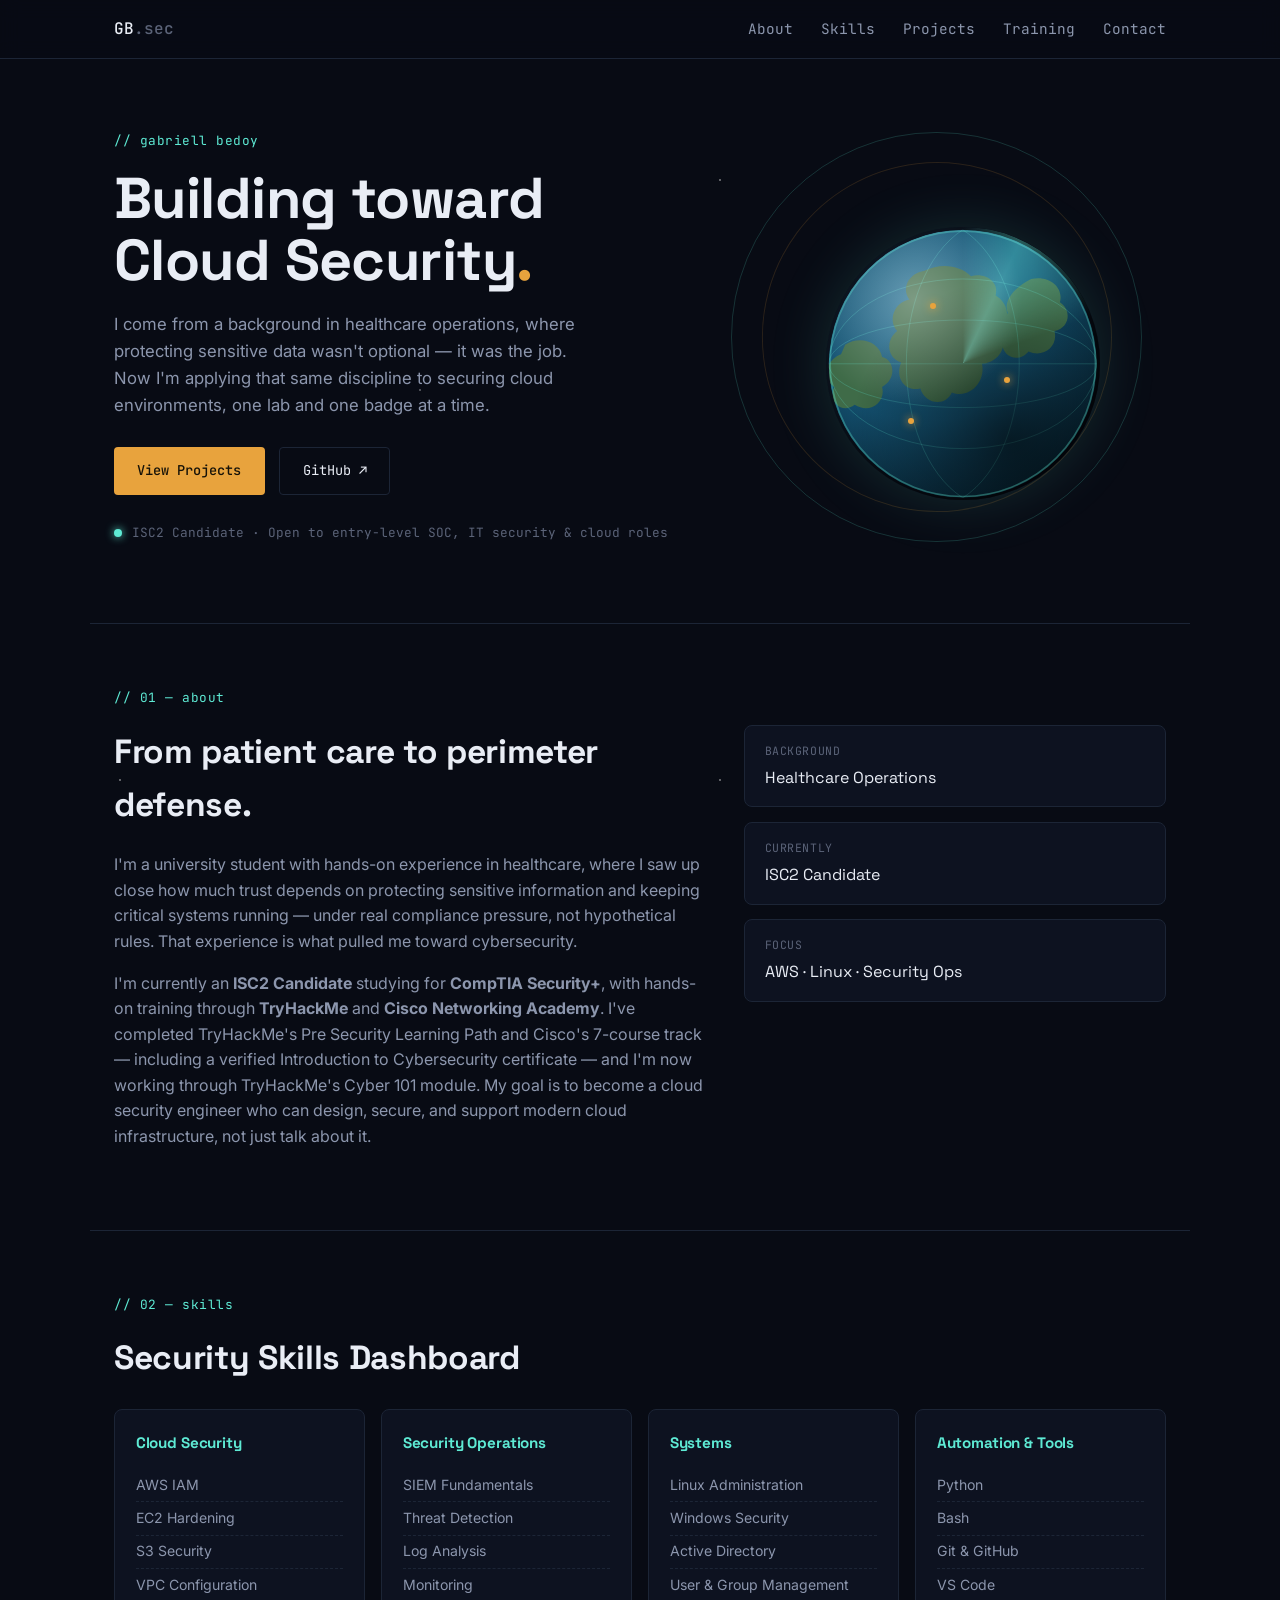
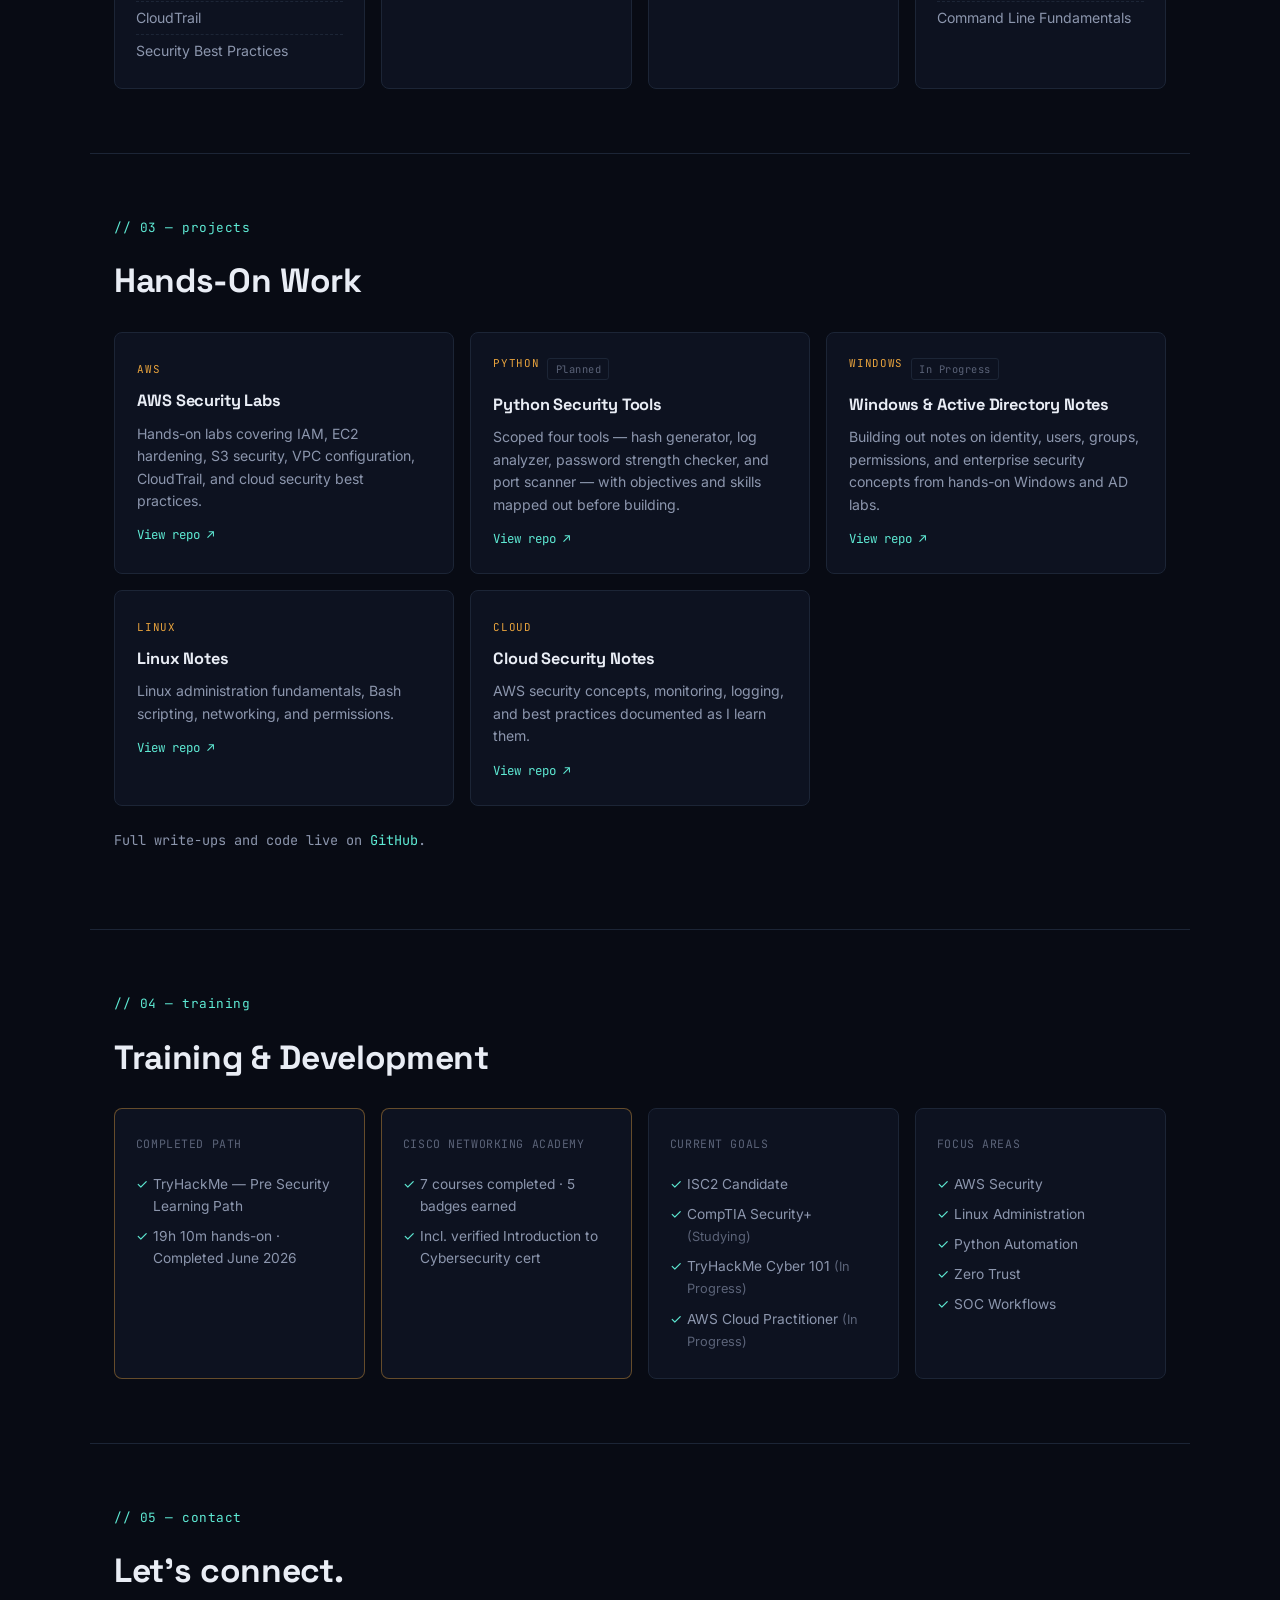
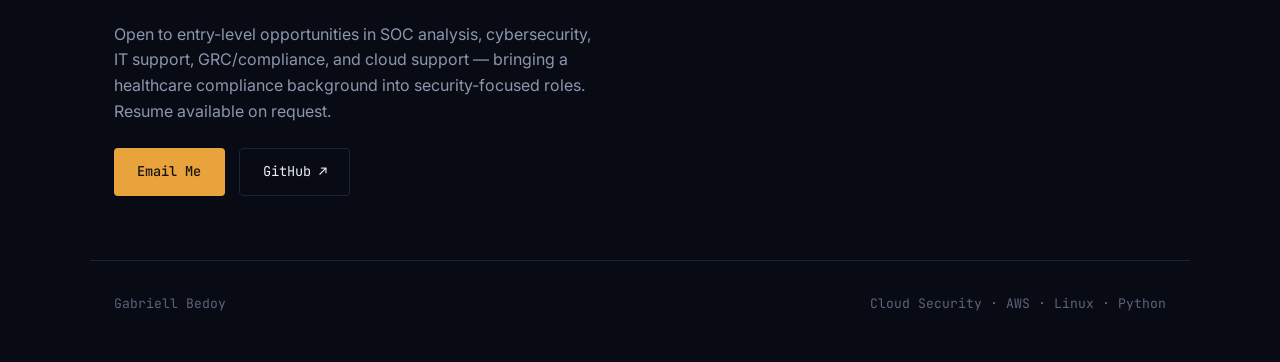
==== index.html @ 632f4a5e "Enhance SEO meta tags and update training details Updated meta tags for better SEO and modified the " ====
<!DOCTYPE html>
<html lang="en">
<head>
<meta charset="UTF-8">
<meta name="viewport" content="width=device-width, initial-scale=1.0">
<title>Gabriell Bedoy | Cloud Security Engineer in Training</title>
<meta name="description" content="Gabriell Bedoy — aspiring cloud security engineer building hands-on skills in AWS, Linux, and security fundamentals, with a background in healthcare operations.">
<meta property="og:title" content="Gabriell Bedoy | Cloud Security Portfolio">
<meta property="og:description" content="Aspiring cloud security engineer with a healthcare background. ISC2 Candidate building hands-on skills in AWS, Linux, and security fundamentals.">
<meta property="og:type" content="website">
<meta property="og:url" content="https://gabbycloudsec.github.io">
<link rel="preconnect" href="https://fonts.googleapis.com">
<link rel="preconnect" href="https://fonts.gstatic.com" crossorigin>
<link href="https://fonts.googleapis.com/css2?family=Space+Grotesk:wght@500;600;700&family=Inter:wght@400;500;600&family=JetBrains+Mono:wght@400;500&display=swap" rel="stylesheet">
<link rel="stylesheet" href="style.css">
<link rel="icon" type="image/svg+xml" href="favicon.svg">
</head>
<body>

<div class="starfield" aria-hidden="true"></div>

<header class="nav">
  <div class="nav-inner">
    <a href="#top" class="nav-brand">GB<span class="nav-brand-dim">.sec</span></a>
    <nav class="nav-links">
      <a href="#about">About</a>
      <a href="#skills">Skills</a>
      <a href="#projects">Projects</a>
      <a href="#training">Training</a>
      <a href="#contact">Contact</a>
    </nav>
  </div>
</header>

<main id="top">

  <!-- HERO -->
  <section class="hero">
    <div class="hero-grid">
      <div class="hero-text">
        <p class="eyebrow">// gabriell bedoy</p>
        <h1>Building toward<br>Cloud Security<span class="accent">.</span></h1>
        <p class="hero-lede">
          I come from a background in healthcare operations, where protecting sensitive
          data wasn't optional &mdash; it was the job. Now I'm applying that same discipline
          to securing cloud environments, one lab and one badge at a time.
        </p>
        <div class="hero-actions">
          <a href="#projects" class="btn btn-primary">View Projects</a>
          <a href="https://github.com/GabbyCloudSec" class="btn btn-ghost" target="_blank" rel="noopener">GitHub ↗</a>
        </div>
        <div class="hero-meta">
          <span class="status-dot"></span>
          <span>ISC2 Candidate &middot; Open to entry-level SOC, IT security &amp; cloud roles</span>
        </div>
      </div>

      <div class="hero-visual" aria-hidden="true">
        <div class="orbit-ring orbit-ring--outer"></div>
        <div class="orbit-ring orbit-ring--inner"></div>
        <div class="orbit-sat orbit-sat--a"></div>
        <div class="orbit-sat orbit-sat--b"></div>
        <div class="earth">
          <svg class="earth-svg" viewBox="0 0 200 200" xmlns="http://www.w3.org/2000/svg">
            <defs>
              <radialGradient id="oceanGrad" cx="35%" cy="28%" r="80%">
                <stop offset="0%" stop-color="#1f6f93"/>
                <stop offset="55%" stop-color="#134f6e"/>
                <stop offset="100%" stop-color="#06202e"/>
              </radialGradient>
              <radialGradient id="shineGrad" cx="32%" cy="26%" r="40%">
                <stop offset="0%" stop-color="rgba(255,255,255,0.32)"/>
                <stop offset="100%" stop-color="rgba(255,255,255,0)"/>
              </radialGradient>
              <radialGradient id="shadowGrad" cx="68%" cy="78%" r="60%">
                <stop offset="0%" stop-color="rgba(0,0,0,0.55)"/>
                <stop offset="100%" stop-color="rgba(0,0,0,0)"/>
              </radialGradient>
              <clipPath id="globeClip">
                <circle cx="100" cy="100" r="98"/>
              </clipPath>
            </defs>

            <g clip-path="url(#globeClip)">
              <circle cx="100" cy="100" r="98" fill="url(#oceanGrad)"/>

              <g class="earth-landmasses" fill="#3f6b48">
                <path d="M72,32 C84,26 98,28 106,36 C116,33 127,40 124,50 C133,55 136,68 127,76 C134,86 127,99 114,100 C117,113 105,126 92,121 C87,132 72,129 69,118 C58,121 50,110 55,99 C45,96 43,83 52,76 C45,68 50,55 61,53 C55,45 60,34 72,32 Z"/>
                <path class="earth-land-alt" d="M150,38 C163,35 174,44 171,55 C180,61 178,74 167,76 C170,87 159,96 148,91 C141,100 128,95 129,84 C122,80 124,67 133,63 C129,54 138,44 150,38 Z"/>
                <path class="earth-land-alt" d="M14,86 C25,79 39,84 41,95 C50,97 52,111 41,117 C44,128 32,137 21,130 C12,137 1,128 6,117 C-3,111 0,97 11,93 Z"/>
              </g>

              <g class="earth-grid" fill="none" stroke="rgba(94,234,212,0.28)" stroke-width="0.6">
                <ellipse cx="100" cy="100" rx="98" ry="32"/>
                <ellipse cx="100" cy="100" rx="98" ry="62"/>
                <path d="M100,2 C45,38 45,162 100,198"/>
                <path d="M100,2 C155,38 155,162 100,198"/>
                <line x1="2" y1="100" x2="198" y2="100"/>
              </g>

              <circle cx="100" cy="100" r="98" fill="url(#shadowGrad)"/>
              <circle cx="100" cy="100" r="98" fill="url(#shineGrad)"/>
            </g>

            <circle cx="100" cy="100" r="97" fill="none" stroke="rgba(94,234,212,0.35)" stroke-width="1.2"/>
          </svg>
          <div class="earth-scan"></div>
          <span class="earth-node earth-node--1"></span>
          <span class="earth-node earth-node--2"></span>
          <span class="earth-node earth-node--3"></span>
        </div>
      </div>
    </div>
  </section>

  <!-- ABOUT -->
  <section class="section" id="about">
    <p class="eyebrow">// 01 &mdash; about</p>
    <div class="about-grid">
      <div class="about-copy">
        <h2>From patient care to perimeter defense.</h2>
        <p>
          I'm a university student with hands-on experience in healthcare, where I saw up
          close how much trust depends on protecting sensitive information and keeping
          critical systems running &mdash; under real compliance pressure, not hypothetical
          rules. That experience is what pulled me toward cybersecurity.
        </p>
       <p>
          I'm currently an <strong>ISC2 Candidate</strong> studying for
          <strong>CompTIA Security+</strong>, with hands-on training through
          <strong>TryHackMe</strong> and <strong>Cisco Networking Academy</strong>.
          I've completed TryHackMe's Pre Security Learning Path and Cisco's
          7-course track &mdash; including a verified Introduction to
          Cybersecurity certificate &mdash; and I'm now working through
          TryHackMe's Cyber 101 module. My goal is to become a cloud security
          engineer who can design, secure, and support modern cloud
          infrastructure, not just talk about it.
        </p>
      </div>
      <div class="about-stats">
        <div class="stat-card">
          <span class="stat-label">Background</span>
          <span class="stat-value">Healthcare Operations</span>
        </div>
        <div class="stat-card">
          <span class="stat-label">Currently</span>
          <span class="stat-value">ISC2 Candidate</span>
        </div>
        <div class="stat-card">
          <span class="stat-label">Focus</span>
          <span class="stat-value">AWS &middot; Linux &middot; Security Ops</span>
        </div>
      </div>
    </div>
  </section>

  <!-- SKILLS -->
  <section class="section" id="skills">
    <p class="eyebrow">// 02 &mdash; skills</p>
    <h2>Security Skills Dashboard</h2>
    <div class="skill-grid">

      <div class="skill-card">
        <h3>Cloud Security</h3>
        <ul>
          <li>AWS IAM</li>
          <li>EC2 Hardening</li>
          <li>S3 Security</li>
          <li>VPC Configuration</li>
          <li>CloudTrail</li>
          <li>Security Best Practices</li>
        </ul>
      </div>

      <div class="skill-card">
        <h3>Security Operations</h3>
        <ul>
          <li>SIEM Fundamentals</li>
          <li>Threat Detection</li>
          <li>Log Analysis</li>
          <li>Monitoring</li>
        </ul>
      </div>

      <div class="skill-card">
        <h3>Systems</h3>
        <ul>
          <li>Linux Administration</li>
          <li>Windows Security</li>
          <li>Active Directory</li>
          <li>User &amp; Group Management</li>
        </ul>
      </div>

      <div class="skill-card">
        <h3>Automation &amp; Tools</h3>
        <ul>
          <li>Python</li>
          <li>Bash</li>
          <li>Git &amp; GitHub</li>
          <li>VS Code</li>
          <li>Command Line Fundamentals</li>
        </ul>
      </div>

    </div>
  </section>

  <!-- PROJECTS -->
  <section class="section" id="projects">
    <p class="eyebrow">// 03 &mdash; projects</p>
    <h2>Hands-On Work</h2>
    <div class="project-grid">

      <a class="project-card" href="https://github.com/GabbyCloudSec/aws-security-labs" target="_blank" rel="noopener">
        <span class="project-tag">AWS</span>
        <h3>AWS Security Labs</h3>
        <p>Hands-on labs covering IAM, EC2 hardening, S3 security, VPC configuration,
          CloudTrail, and cloud security best practices.</p>
        <span class="project-link">View repo ↗</span>
      </a>

      <a class="project-card" href="https://github.com/GabbyCloudSec/python-security-tools" target="_blank" rel="noopener">
        <div class="project-tags">
          <span class="project-tag">PYTHON</span>
          <span class="project-status">Planned</span>
        </div>
        <h3>Python Security Tools</h3>
        <p>Scoped four tools &mdash; hash generator, log analyzer, password
          strength checker, and port scanner &mdash; with objectives and skills
          mapped out before building.</p>
        <span class="project-link">View repo ↗</span>
      </a>

      <a class="project-card" href="https://github.com/GabbyCloudSec/windows-ad-notes" target="_blank" rel="noopener">
        <div class="project-tags">
          <span class="project-tag">WINDOWS</span>
          <span class="project-status">In Progress</span>
        </div>
        <h3>Windows &amp; Active Directory Notes</h3>
        <p>Building out notes on identity, users, groups, permissions, and
          enterprise security concepts from hands-on Windows and AD labs.</p>
        <span class="project-link">View repo ↗</span>
      </a>

      <a class="project-card" href="https://github.com/GabbyCloudSec/linux-notes" target="_blank" rel="noopener">
        <span class="project-tag">LINUX</span>
        <h3>Linux Notes</h3>
        <p>Linux administration fundamentals, Bash scripting, networking,
          and permissions.</p>
        <span class="project-link">View repo ↗</span>
      </a>

      <a class="project-card" href="https://github.com/GabbyCloudSec/cloud-security-notes" target="_blank" rel="noopener">
        <span class="project-tag">CLOUD</span>
        <h3>Cloud Security Notes</h3>
        <p>AWS security concepts, monitoring, logging, and best practices
          documented as I learn them.</p>
        <span class="project-link">View repo ↗</span>
      </a>

    </div>
    <p class="project-footnote">Full write-ups and code live on <a href="https://github.com/GabbyCloudSec" target="_blank" rel="noopener">GitHub</a>.</p>
  </section>

  <!-- TRAINING -->
  <section class="section" id="training">
    <p class="eyebrow">// 04 &mdash; training</p>
    <h2>Training &amp; Development</h2>
    <div class="training-grid">

      <div class="training-card training-card--highlight">
        <span class="stat-label">Completed Path</span>
        <ul class="check-list">
          <li>TryHackMe &mdash; Pre Security Learning Path</li>
          <li>19h 10m hands-on &middot; Completed June 2026</li>
        </ul>
      </div>

      <div class="training-card training-card--highlight">
        <span class="stat-label">Cisco Networking Academy</span>
        <ul class="check-list">
          <li>7 courses completed &middot; 5 badges earned</li>
          <li>Incl. verified Introduction to Cybersecurity cert</li>
        </ul>
      </div>

      <div class="training-card">
        <span class="stat-label">Current Goals</span>
        <ul class="check-list">
          <li>ISC2 Candidate</li>
          <li>CompTIA Security+ <em>(Studying)</em></li>
          <li>TryHackMe Cyber 101 <em>(In Progress)</em></li>
          <li>AWS Cloud Practitioner <em>(In Progress)</em></li>
        </ul>
      </div>

      <div class="training-card">
        <span class="stat-label">Focus Areas</span>
        <ul class="check-list">
          <li>AWS Security</li>
          <li>Linux Administration</li>
          <li>Python Automation</li>
          <li>Zero Trust</li>
          <li>SOC Workflows</li>
        </ul>
      </div>

    </div>
  </section>

  <!-- CONTACT -->
  <section class="section section--contact" id="contact">
    <p class="eyebrow">// 05 &mdash; contact</p>
    <h2>Let's connect.</h2>
    <p class="contact-lede">Open to entry-level opportunities in SOC analysis,
      cybersecurity, IT support, GRC/compliance, and cloud support &mdash;
      bringing a healthcare compliance background into security-focused roles.
      Resume available on request.</p>
    <div class="contact-links">
      <a href="mailto:GabbyCloudSec@protonmail.com" class="btn btn-primary">Email Me</a>
      <a href="https://github.com/GabbyCloudSec" class="btn btn-ghost" target="_blank" rel="noopener">GitHub ↗</a>
    </div>
  </section>

</main>

<footer class="footer">
  <span>Gabriell Bedoy</span>
  <span class="footer-dim">Cloud Security &middot; AWS &middot; Linux &middot; Python</span>
</footer>

</body>
</html>
---- style.css ----
/* ===========================================================
   GabbyCloudSec Portfolio — "Mission Control" theme
   =========================================================== */

:root {
  --bg: #080b14;
  --bg-2: #0d1220;
  --bg-3: #11172a;
  --ink: #e9edf5;
  --ink-dim: #8c96ad;
  --ink-faint: #5b6378;
  --amber: #e8a33d;
  --cyan: #5eead4;
  --line: #1c2536;

  --earth-ocean-1: #0b2e44;
  --earth-ocean-2: #134f6e;
  --earth-land-1: #3c6b48;
  --earth-land-2: #5a8456;

  --font-display: 'Space Grotesk', 'Inter', sans-serif;
  --font-body: 'Inter', -apple-system, BlinkMacSystemFont, sans-serif;
  --font-mono: 'JetBrains Mono', 'SFMono-Regular', Consolas, monospace;

  --maxw: 1100px;
}

* { box-sizing: border-box; }

html { scroll-behavior: smooth; }

body {
  margin: 0;
  background: var(--bg);
  color: var(--ink);
  font-family: var(--font-body);
  line-height: 1.6;
  -webkit-font-smoothing: antialiased;
}

a {
  color: var(--cyan);
  text-decoration: none;
}

h1, h2, h3 {
  font-family: var(--font-display);
  color: var(--ink);
  margin: 0;
  letter-spacing: -0.01em;
}

ul { margin: 0; padding: 0; list-style: none; }
p { color: var(--ink-dim); margin: 0 0 1em; }

.accent { color: var(--amber); }

.eyebrow {
  font-family: var(--font-mono);
  font-size: 0.8rem;
  color: var(--cyan);
  letter-spacing: 0.04em;
  margin: 0 0 1rem;
}

/* ---------- Starfield ---------- */
.starfield {
  position: fixed;
  inset: 0;
  z-index: -1;
  background:
    radial-gradient(1.5px 1.5px at 20% 30%, rgba(255,255,255,0.5) 50%, transparent 51%),
    radial-gradient(1.5px 1.5px at 70% 65%, rgba(255,255,255,0.4) 50%, transparent 51%),
    radial-gradient(1px 1px at 40% 80%, rgba(255,255,255,0.35) 50%, transparent 51%),
    radial-gradient(1px 1px at 85% 15%, rgba(255,255,255,0.4) 50%, transparent 51%),
    radial-gradient(1.5px 1.5px at 55% 45%, rgba(255,255,255,0.3) 50%, transparent 51%),
    radial-gradient(1px 1px at 10% 60%, rgba(255,255,255,0.3) 50%, transparent 51%),
    radial-gradient(1px 1px at 92% 85%, rgba(255,255,255,0.3) 50%, transparent 51%);
  background-size: 600px 600px;
  background-repeat: repeat;
  opacity: 0.7;
}

/* ---------- Nav ---------- */
.nav {
  position: sticky;
  top: 0;
  z-index: 10;
  background: rgba(8, 11, 20, 0.85);
  backdrop-filter: blur(10px);
  border-bottom: 1px solid var(--line);
}

.nav-inner {
  max-width: var(--maxw);
  margin: 0 auto;
  display: flex;
  align-items: center;
  justify-content: space-between;
  padding: 1rem 1.5rem;
}

.nav-brand {
  font-family: var(--font-mono);
  font-weight: 500;
  color: var(--ink);
  font-size: 1rem;
}
.nav-brand-dim { color: var(--ink-faint); }

.nav-links {
  display: flex;
  gap: 1.75rem;
}
.nav-links a {
  color: var(--ink-dim);
  font-size: 0.9rem;
  font-family: var(--font-mono);
}
.nav-links a:hover { color: var(--cyan); }

/* ---------- Hero ---------- */
.hero {
  max-width: var(--maxw);
  margin: 0 auto;
  padding: 4.5rem 1.5rem 5rem;
}

.hero-grid {
  display: grid;
  grid-template-columns: 1.1fr 0.9fr;
  align-items: center;
  gap: 2rem;
}

.hero-text h1 {
  font-size: clamp(2.4rem, 5vw, 3.6rem);
  line-height: 1.08;
  margin-bottom: 1.25rem;
}

.hero-lede {
  font-size: 1.05rem;
  max-width: 480px;
  color: var(--ink-dim);
}

.hero-actions {
  display: flex;
  gap: 0.9rem;
  margin: 1.75rem 0 1.75rem;
}

.btn {
  font-family: var(--font-mono);
  font-size: 0.85rem;
  padding: 0.75rem 1.4rem;
  border-radius: 4px;
  border: 1px solid transparent;
  display: inline-block;
}
.btn-primary {
  background: var(--amber);
  color: #161208;
  font-weight: 500;
}
.btn-primary:hover { background: #f2b157; }
.btn-ghost {
  border-color: var(--line);
  color: var(--ink);
}
.btn-ghost:hover { border-color: var(--cyan); color: var(--cyan); }

.hero-meta {
  display: flex;
  align-items: center;
  gap: 0.6rem;
  font-family: var(--font-mono);
  font-size: 0.8rem;
  color: var(--ink-faint);
}
.status-dot {
  width: 8px; height: 8px;
  border-radius: 50%;
  background: var(--cyan);
  box-shadow: 0 0 8px var(--cyan);
  flex-shrink: 0;
  animation: pulse 2.2s ease-in-out infinite;
}
@keyframes pulse {
  0%, 100% { opacity: 1; }
  50% { opacity: 0.35; }
}

/* ---------- Earth visual ---------- */
.hero-visual {
  position: relative;
  width: 100%;
  max-width: 380px;
  height: 380px;
  margin: 0 auto;
}

.earth {
  position: absolute;
  inset: 0;
  margin: auto;
  width: 72%;
  height: 72%;
  top: 14%;
  left: 14%;
  border-radius: 50%;
  overflow: hidden;
  box-shadow:
    inset -18px -14px 40px rgba(0,0,0,0.65),
    inset 10px 10px 30px rgba(120,200,255,0.08),
    0 0 60px rgba(94,234,212,0.15);
  animation: rotate-wobble 16s ease-in-out infinite;
}

.earth-sphere {
  position: absolute;
  inset: 0;
  background:
    radial-gradient(circle at 32% 28%, rgba(255,255,255,0.25), transparent 45%),
    radial-gradient(ellipse 70% 50% at 30% 35%, var(--earth-land-2) 0%, transparent 60%),
    radial-gradient(ellipse 55% 40% at 70% 65%, var(--earth-land-1) 0%, transparent 55%),
    radial-gradient(ellipse 40% 30% at 60% 20%, var(--earth-land-2) 0%, transparent 60%),
    linear-gradient(160deg, var(--earth-ocean-2), var(--earth-ocean-1) 70%);
}

.earth-scan {
  position: absolute;
  inset: -10%;
  border-radius: 50%;
  background: conic-gradient(from 0deg, transparent 0deg, rgba(94,234,212,0.35) 25deg, transparent 70deg, transparent 360deg);
  mix-blend-mode: screen;
  animation: spin 6s linear infinite;
}

.earth-node {
  position: absolute;
  width: 6px;
  height: 6px;
  border-radius: 50%;
  background: var(--amber);
  box-shadow: 0 0 8px var(--amber);
  animation: pulse 2.4s ease-in-out infinite;
}
.earth-node--1 { top: 28%; left: 38%; }
.earth-node--2 { top: 55%; left: 65%; animation-delay: 0.6s; }
.earth-node--3 { top: 70%; left: 30%; animation-delay: 1.2s; }

.orbit-ring {
  position: absolute;
  border: 1px solid var(--line);
  border-radius: 50%;
  inset: 0;
}
.orbit-ring--outer {
  margin: -4%;
  border-color: rgba(94,234,212,0.18);
}
.orbit-ring--inner {
  margin: 4%;
  border-color: rgba(232,163,61,0.15);
  transform: rotate(15deg);
}

.orbit-sat {
  position: absolute;
  width: 5px;
  height: 5px;
  border-radius: 50%;
  background: var(--cyan);
  box-shadow: 0 0 6px var(--cyan);
  top: 50%;
  left: 50%;
  transform-origin: 0 0;
}
.orbit-sat--a {
  animation: orbit 9s linear infinite;
}
.orbit-sat--b {
  background: var(--amber);
  box-shadow: 0 0 6px var(--amber);
  animation: orbit-rev 13s linear infinite;
}

@keyframes spin { to { transform: rotate(360deg); } }
@keyframes rotate-wobble {
  0%, 100% { transform: rotate(-1.5deg); }
  50% { transform: rotate(1.5deg); }
}
@keyframes orbit {
  from { transform: rotate(0deg) translateX(190px); }
  to   { transform: rotate(360deg) translateX(190px); }
}
@keyframes orbit-rev {
  from { transform: rotate(360deg) translateX(165px); }
  to   { transform: rotate(0deg) translateX(165px); }
}

/* ---------- Sections ---------- */
.section {
  max-width: var(--maxw);
  margin: 0 auto;
  padding: 4rem 1.5rem;
  border-top: 1px solid var(--line);
}

.section h2 {
  font-size: clamp(1.6rem, 3vw, 2.1rem);
  margin-bottom: 1.5rem;
}

/* About */
.about-grid {
  display: grid;
  grid-template-columns: 1.4fr 1fr;
  gap: 2.5rem;
  align-items: start;
}
.about-copy h2 { margin-bottom: 1.25rem; }
.about-stats {
  display: flex;
  flex-direction: column;
  gap: 0.9rem;
}
.stat-card {
  background: var(--bg-2);
  border: 1px solid var(--line);
  border-radius: 8px;
  padding: 1rem 1.2rem;
  display: flex;
  flex-direction: column;
  gap: 0.3rem;
}
.stat-label {
  font-family: var(--font-mono);
  font-size: 0.72rem;
  color: var(--ink-faint);
  letter-spacing: 0.05em;
  text-transform: uppercase;
}
.stat-value {
  font-family: var(--font-display);
  font-size: 1rem;
  color: var(--ink);
}

/* Skills */
.skill-grid {
  display: grid;
  grid-template-columns: repeat(4, 1fr);
  gap: 1rem;
}
.skill-card {
  background: var(--bg-2);
  border: 1px solid var(--line);
  border-radius: 8px;
  padding: 1.3rem;
}
.skill-card h3 {
  font-size: 0.95rem;
  margin-bottom: 0.9rem;
  color: var(--cyan);
}
.skill-card ul li {
  font-size: 0.88rem;
  color: var(--ink-dim);
  padding: 0.3rem 0;
  border-bottom: 1px dashed var(--line);
}
.skill-card ul li:last-child { border-bottom: none; }

/* Projects */
.project-grid {
  display: grid;
  grid-template-columns: repeat(3, 1fr);
  gap: 1rem;
}
.project-card {
  display: block;
  background: var(--bg-2);
  border: 1px solid var(--line);
  border-radius: 8px;
  padding: 1.4rem;
  transition: border-color 0.2s ease, transform 0.2s ease;
}
.project-card:hover {
  border-color: var(--amber);
  transform: translateY(-2px);
}
.project-link {
  display: inline-block;
  margin-top: 0.8rem;
  font-family: var(--font-mono);
  font-size: 0.78rem;
  color: var(--cyan);
}
.project-tags {
  display: flex;
  align-items: center;
  gap: 0.5rem;
  margin-bottom: 0.6rem;
}
.project-status {
  font-family: var(--font-mono);
  font-size: 0.65rem;
  letter-spacing: 0.05em;
  color: var(--ink-faint);
  border: 1px solid var(--line);
  border-radius: 3px;
  padding: 0.1rem 0.45rem;
}
.project-tag {
  font-family: var(--font-mono);
  font-size: 0.68rem;
  color: var(--amber);
  letter-spacing: 0.06em;
  display: inline-block;
  margin-bottom: 0.6rem;
}
.project-card h3 {
  font-size: 1.02rem;
  margin-bottom: 0.5rem;
}
.project-card p { font-size: 0.88rem; margin-bottom: 0; }
.project-footnote {
  margin-top: 1.5rem;
  font-size: 0.85rem;
  font-family: var(--font-mono);
}

/* Training */
.training-grid {
  display: grid;
  grid-template-columns: repeat(4, 1fr);
  gap: 1rem;
}
.training-card {
  background: var(--bg-2);
  border: 1px solid var(--line);
  border-radius: 8px;
  padding: 1.3rem;
}
.training-card--highlight {
  border-color: rgba(232,163,61,0.4);
}
.check-list { margin-top: 0.8rem; }
.check-list li {
  font-size: 0.86rem;
  color: var(--ink-dim);
  padding: 0.25rem 0 0.25rem 1.1rem;
  position: relative;
}
.check-list li::before {
  content: '✓';
  position: absolute;
  left: 0;
  color: var(--cyan);
}
.check-list li em { color: var(--ink-faint); font-style: normal; font-size: 0.8rem; }

/* Contact */
.section--contact { text-align: left; }
.contact-lede { max-width: 480px; }
.contact-links {
  display: flex;
  gap: 0.9rem;
  margin-top: 1.5rem;
}

/* Footer */
.footer {
  max-width: var(--maxw);
  margin: 0 auto;
  padding: 2rem 1.5rem 3rem;
  display: flex;
  justify-content: space-between;
  font-family: var(--font-mono);
  font-size: 0.82rem;
  color: var(--ink-faint);
  border-top: 1px solid var(--line);
}

/* ---------- Responsive ---------- */
@media (max-width: 860px) {
  .hero-grid { grid-template-columns: 1fr; }
  .hero-visual { height: 300px; margin-top: 1rem; }
  .about-grid { grid-template-columns: 1fr; }
  .skill-grid { grid-template-columns: repeat(2, 1fr); }
  .project-grid { grid-template-columns: repeat(2, 1fr); }
  .training-grid { grid-template-columns: repeat(2, 1fr); }
}

@media (max-width: 540px) {
  .skill-grid, .project-grid, .training-grid { grid-template-columns: 1fr; }
  .nav-links { gap: 1rem; }
  .nav-links a { font-size: 0.8rem; }
  .footer { flex-direction: column; gap: 0.4rem; }
}

@media (prefers-reduced-motion: reduce) {
  .earth, .earth-scan, .orbit-sat, .status-dot, .earth-node {
    animation: none !important;
  }
}
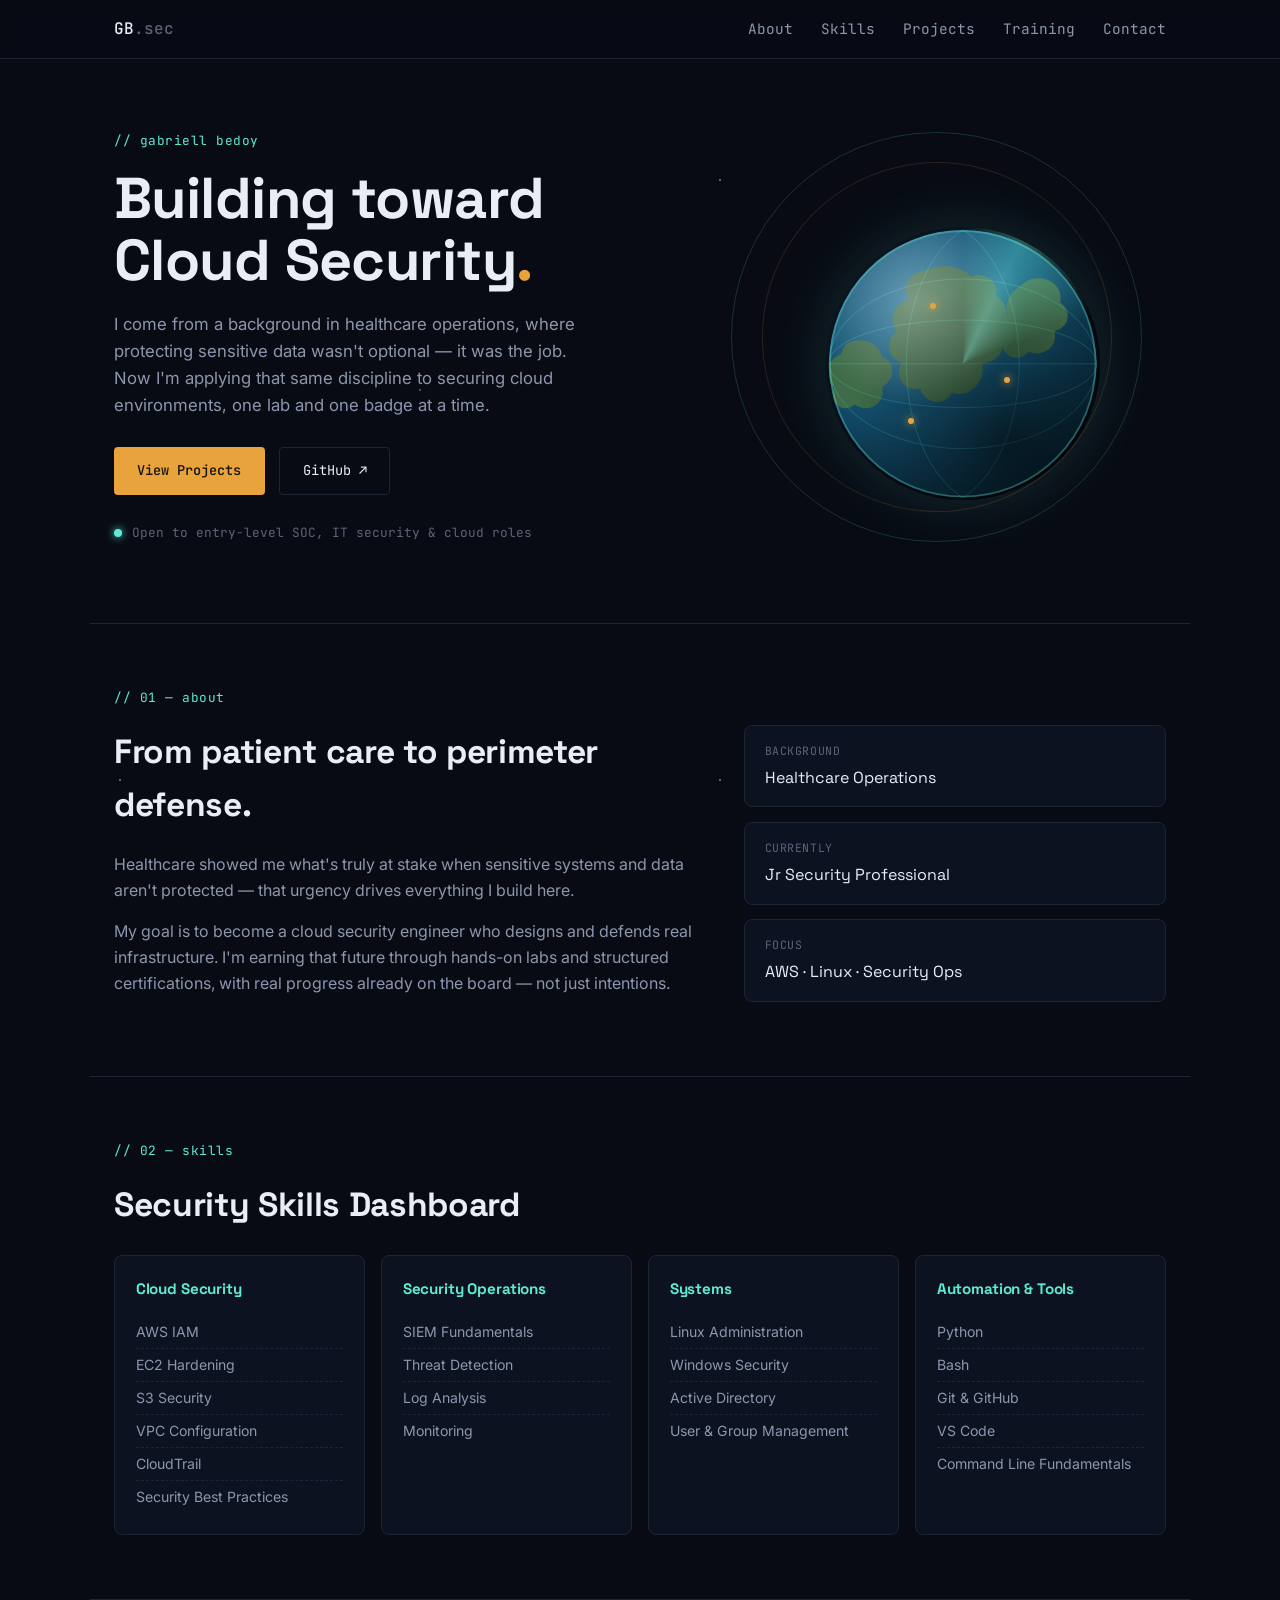
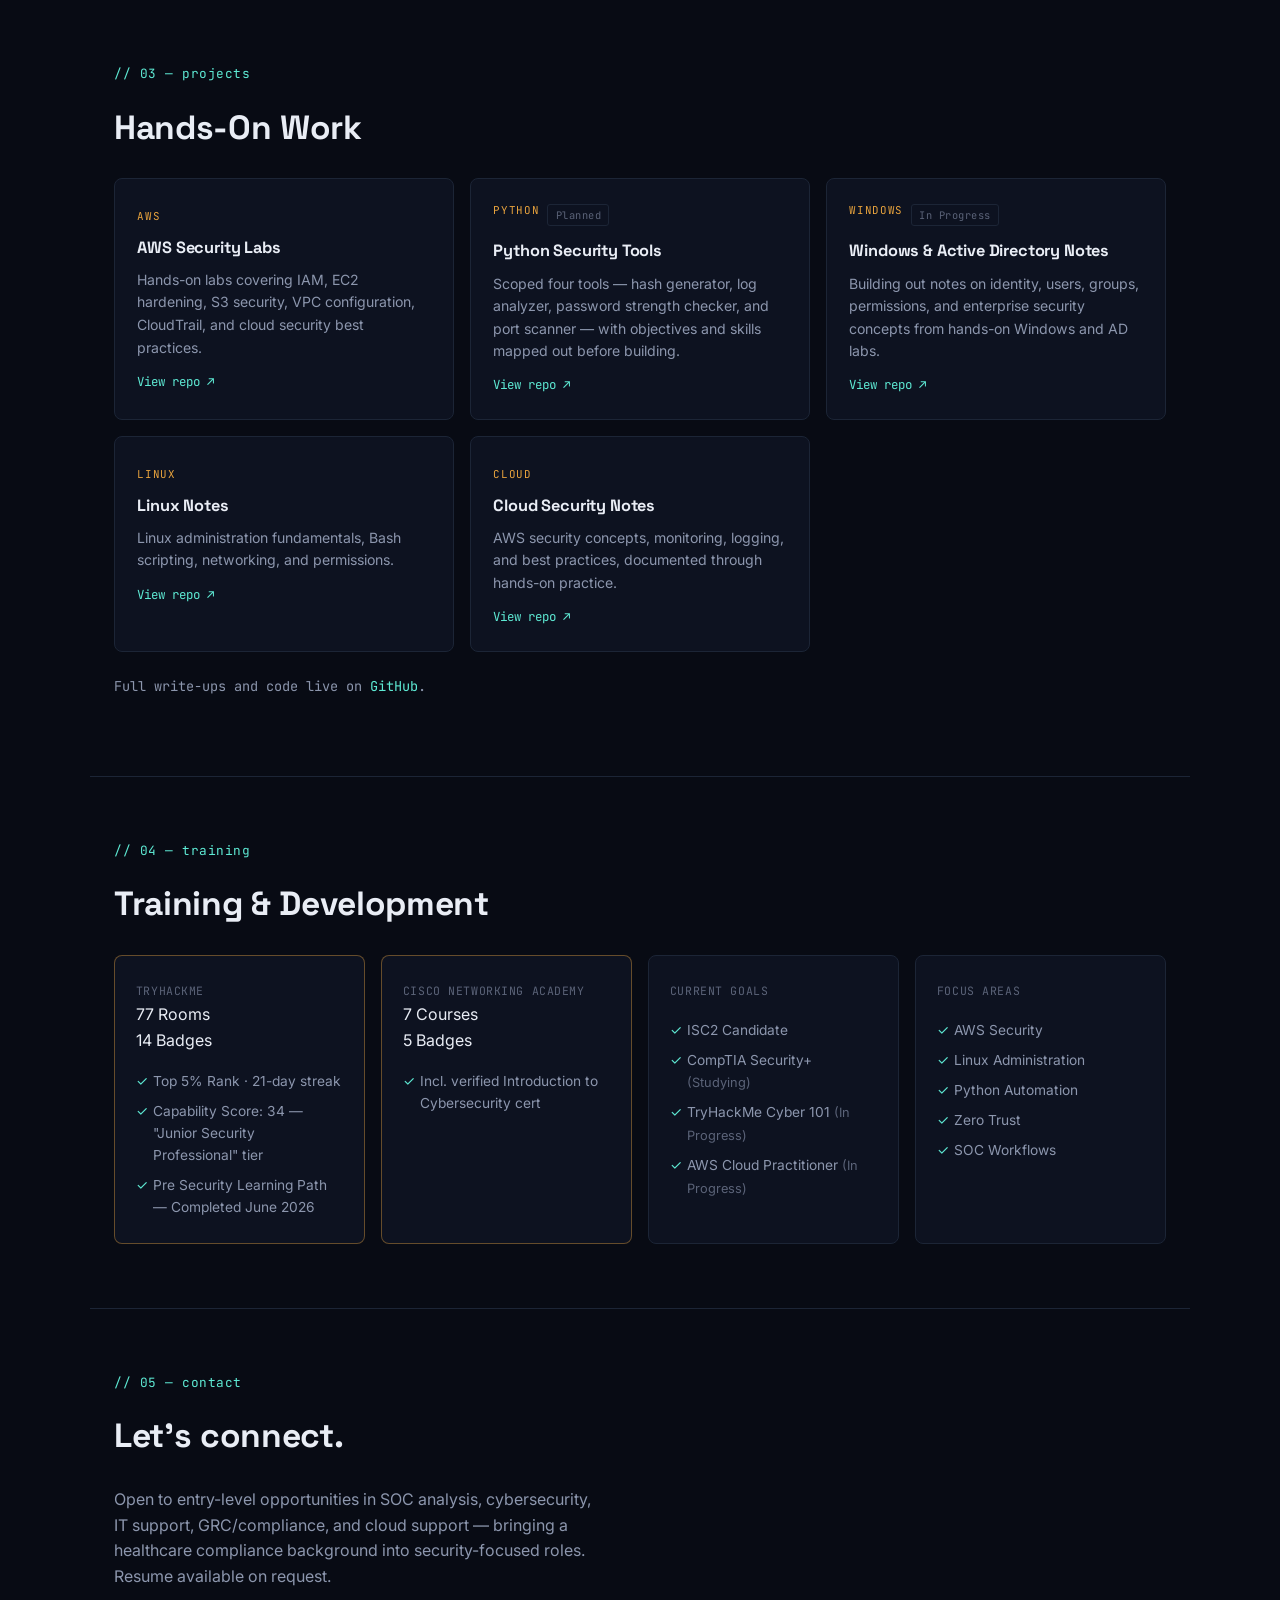
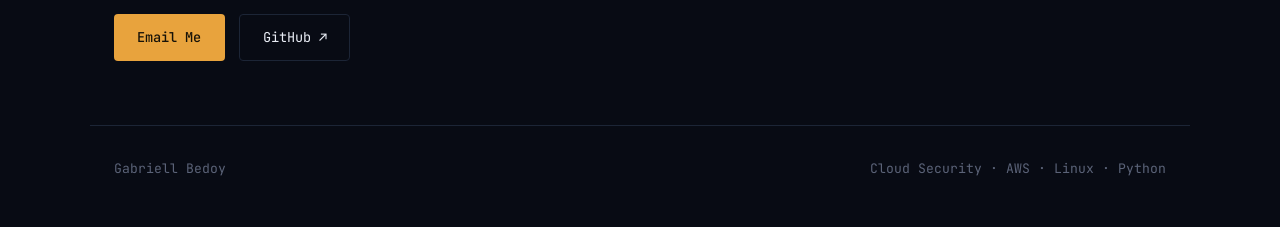
==== commit f75a9409: "Update index.html" ====
--- a/index.html
+++ b/index.html
@@ -51,7 +51,7 @@
         </div>
         <div class="hero-meta">
           <span class="status-dot"></span>
-          <span>ISC2 Candidate &middot; Open to entry-level SOC, IT security &amp; cloud roles</span>
+          <span>Open to entry-level SOC, IT security &amp; cloud roles</span>
         </div>
       </div>
 
@@ -113,6 +113,10 @@
     </div>
   </section>
 
+  <div class="scroll-cue" aria-hidden="true">
+    <span></span>
+  </div>
+
   <!-- ABOUT -->
   <section class="section" id="about">
     <p class="eyebrow">// 01 &mdash; about</p>
@@ -120,21 +124,15 @@
       <div class="about-copy">
         <h2>From patient care to perimeter defense.</h2>
         <p>
-          I'm a university student with hands-on experience in healthcare, where I saw up
-          close how much trust depends on protecting sensitive information and keeping
-          critical systems running &mdash; under real compliance pressure, not hypothetical
-          rules. That experience is what pulled me toward cybersecurity.
+          Healthcare showed me what's truly at stake when sensitive systems
+          and data aren't protected &mdash; that urgency drives everything
+          I build here.
         </p>
-       <p>
-          I'm currently an <strong>ISC2 Candidate</strong> studying for
-          <strong>CompTIA Security+</strong>, with hands-on training through
-          <strong>TryHackMe</strong> and <strong>Cisco Networking Academy</strong>.
-          I've completed TryHackMe's Pre Security Learning Path and Cisco's
-          7-course track &mdash; including a verified Introduction to
-          Cybersecurity certificate &mdash; and I'm now working through
-          TryHackMe's Cyber 101 module. My goal is to become a cloud security
-          engineer who can design, secure, and support modern cloud
-          infrastructure, not just talk about it.
+        <p>
+          My goal is to become a cloud security engineer who designs and
+          defends real infrastructure. I'm earning that future through
+          hands-on labs and structured certifications, with real progress
+          already on the board &mdash; not just intentions.
         </p>
       </div>
       <div class="about-stats">
@@ -144,7 +142,7 @@
         </div>
         <div class="stat-card">
           <span class="stat-label">Currently</span>
-          <span class="stat-value">ISC2 Candidate</span>
+          <span class="stat-value">Jr Security Professional</span>
         </div>
         <div class="stat-card">
           <span class="stat-label">Focus</span>
@@ -163,43 +161,43 @@
       <div class="skill-card">
         <h3>Cloud Security</h3>
         <ul>
-          <li>AWS IAM</li>
-          <li>EC2 Hardening</li>
-          <li>S3 Security</li>
-          <li>VPC Configuration</li>
-          <li>CloudTrail</li>
-          <li>Security Best Practices</li>
+          <li><span>AWS IAM</span><span class="dots" data-level="4"></span></li>
+          <li><span>EC2 Hardening</span><span class="dots" data-level="3"></span></li>
+          <li><span>S3 Security</span><span class="dots" data-level="4"></span></li>
+          <li><span>VPC Configuration</span><span class="dots" data-level="3"></span></li>
+          <li><span>CloudTrail</span><span class="dots" data-level="3"></span></li>
+          <li><span>Security Best Practices</span><span class="dots" data-level="4"></span></li>
         </ul>
       </div>
 
       <div class="skill-card">
         <h3>Security Operations</h3>
         <ul>
-          <li>SIEM Fundamentals</li>
-          <li>Threat Detection</li>
-          <li>Log Analysis</li>
-          <li>Monitoring</li>
+          <li><span>SIEM Fundamentals</span><span class="dots" data-level="3"></span></li>
+          <li><span>Threat Detection</span><span class="dots" data-level="3"></span></li>
+          <li><span>Log Analysis</span><span class="dots" data-level="3"></span></li>
+          <li><span>Monitoring</span><span class="dots" data-level="3"></span></li>
         </ul>
       </div>
 
       <div class="skill-card">
         <h3>Systems</h3>
         <ul>
-          <li>Linux Administration</li>
-          <li>Windows Security</li>
-          <li>Active Directory</li>
-          <li>User &amp; Group Management</li>
+          <li><span>Linux Administration</span><span class="dots" data-level="4"></span></li>
+          <li><span>Windows Security</span><span class="dots" data-level="3"></span></li>
+          <li><span>Active Directory</span><span class="dots" data-level="2"></span></li>
+          <li><span>User &amp; Group Management</span><span class="dots" data-level="3"></span></li>
         </ul>
       </div>
 
       <div class="skill-card">
         <h3>Automation &amp; Tools</h3>
         <ul>
-          <li>Python</li>
-          <li>Bash</li>
-          <li>Git &amp; GitHub</li>
-          <li>VS Code</li>
-          <li>Command Line Fundamentals</li>
+          <li><span>Python</span><span class="dots" data-level="3"></span></li>
+          <li><span>Bash</span><span class="dots" data-level="3"></span></li>
+          <li><span>Git &amp; GitHub</span><span class="dots" data-level="4"></span></li>
+          <li><span>VS Code</span><span class="dots" data-level="4"></span></li>
+          <li><span>Command Line Fundamentals</span><span class="dots" data-level="4"></span></li>
         </ul>
       </div>
 
@@ -212,7 +210,7 @@
     <h2>Hands-On Work</h2>
     <div class="project-grid">
 
-      <a class="project-card" href="https://github.com/GabbyCloudSec/aws-security-labs" target="_blank" rel="noopener">
+      <a class="project-card" href="https://github.com/GabbyCloudSec/aws-security-labs" target="_blank" rel="noopener" data-cat="aws">
         <span class="project-tag">AWS</span>
         <h3>AWS Security Labs</h3>
         <p>Hands-on labs covering IAM, EC2 hardening, S3 security, VPC configuration,
@@ -220,7 +218,7 @@
         <span class="project-link">View repo ↗</span>
       </a>
 
-      <a class="project-card" href="https://github.com/GabbyCloudSec/python-security-tools" target="_blank" rel="noopener">
+      <a class="project-card" href="https://github.com/GabbyCloudSec/python-security-tools" target="_blank" rel="noopener" data-cat="python">
         <div class="project-tags">
           <span class="project-tag">PYTHON</span>
           <span class="project-status">Planned</span>
@@ -232,7 +230,7 @@
         <span class="project-link">View repo ↗</span>
       </a>
 
-      <a class="project-card" href="https://github.com/GabbyCloudSec/windows-ad-notes" target="_blank" rel="noopener">
+      <a class="project-card" href="https://github.com/GabbyCloudSec/windows-ad-notes" target="_blank" rel="noopener" data-cat="windows">
         <div class="project-tags">
           <span class="project-tag">WINDOWS</span>
           <span class="project-status">In Progress</span>
@@ -243,7 +241,7 @@
         <span class="project-link">View repo ↗</span>
       </a>
 
-      <a class="project-card" href="https://github.com/GabbyCloudSec/linux-notes" target="_blank" rel="noopener">
+      <a class="project-card" href="https://github.com/GabbyCloudSec/linux-notes" target="_blank" rel="noopener" data-cat="linux">
         <span class="project-tag">LINUX</span>
         <h3>Linux Notes</h3>
         <p>Linux administration fundamentals, Bash scripting, networking,
@@ -251,11 +249,11 @@
         <span class="project-link">View repo ↗</span>
       </a>
 
-      <a class="project-card" href="https://github.com/GabbyCloudSec/cloud-security-notes" target="_blank" rel="noopener">
+      <a class="project-card" href="https://github.com/GabbyCloudSec/cloud-security-notes" target="_blank" rel="noopener" data-cat="cloud">
         <span class="project-tag">CLOUD</span>
         <h3>Cloud Security Notes</h3>
-        <p>AWS security concepts, monitoring, logging, and best practices
-          documented as I learn them.</p>
+        <p>AWS security concepts, monitoring, logging, and best practices,
+          documented through hands-on practice.</p>
         <span class="project-link">View repo ↗</span>
       </a>
 
@@ -270,17 +268,37 @@
     <div class="training-grid">
 
       <div class="training-card training-card--highlight">
-        <span class="stat-label">Completed Path</span>
+        <span class="stat-label">TryHackMe</span>
+        <div class="count-row">
+          <div class="count-block">
+            <span class="count-num">77</span>
+            <span class="count-label">Rooms</span>
+          </div>
+          <div class="count-block">
+            <span class="count-num">14</span>
+            <span class="count-label">Badges</span>
+          </div>
+        </div>
         <ul class="check-list">
-          <li>TryHackMe &mdash; Pre Security Learning Path</li>
-          <li>19h 10m hands-on &middot; Completed June 2026</li>
+          <li>Top 5% Rank &middot; 21-day streak</li>
+          <li>Capability Score: 34 &mdash; "Junior Security Professional" tier</li>
+          <li>Pre Security Learning Path &mdash; Completed June 2026</li>
         </ul>
       </div>
 
       <div class="training-card training-card--highlight">
         <span class="stat-label">Cisco Networking Academy</span>
+        <div class="count-row">
+          <div class="count-block">
+            <span class="count-num">7</span>
+            <span class="count-label">Courses</span>
+          </div>
+          <div class="count-block">
+            <span class="count-num">5</span>
+            <span class="count-label">Badges</span>
+          </div>
+        </div>
         <ul class="check-list">
-          <li>7 courses completed &middot; 5 badges earned</li>
           <li>Incl. verified Introduction to Cybersecurity cert</li>
         </ul>
       </div>
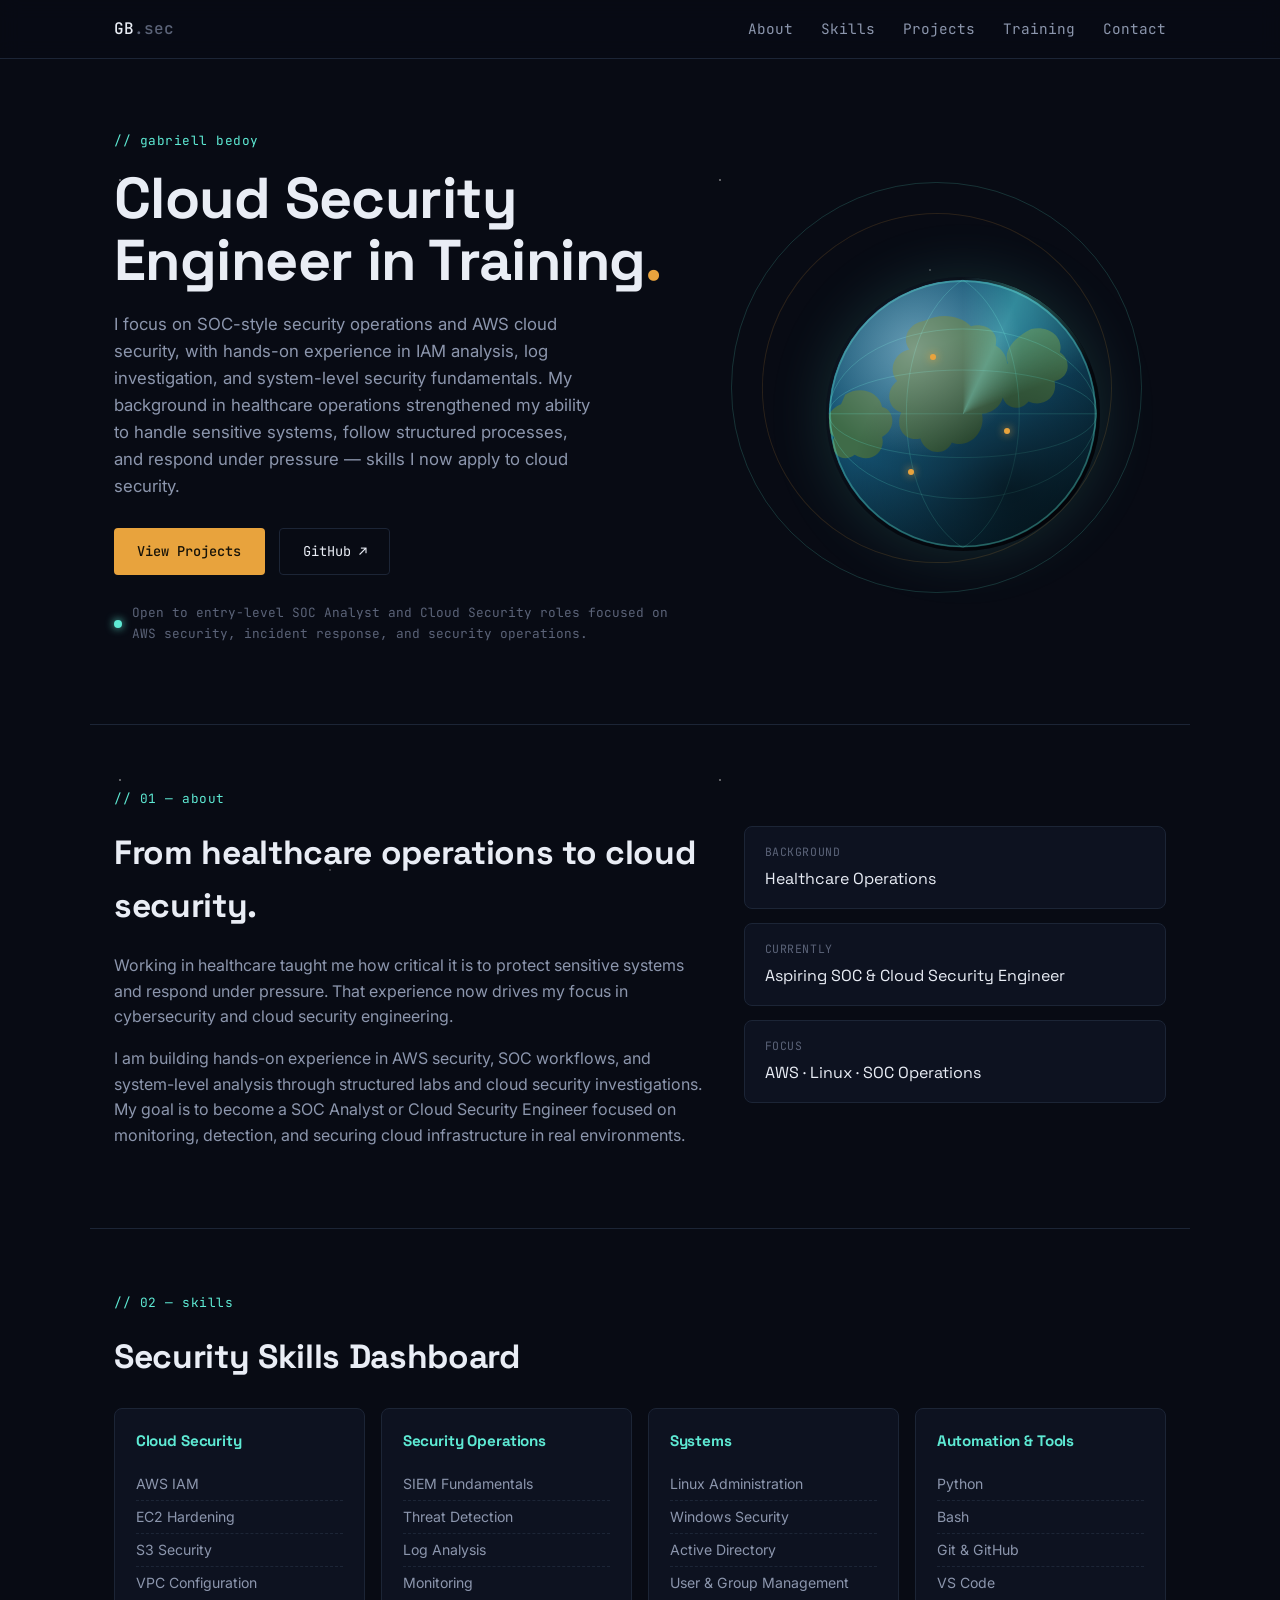
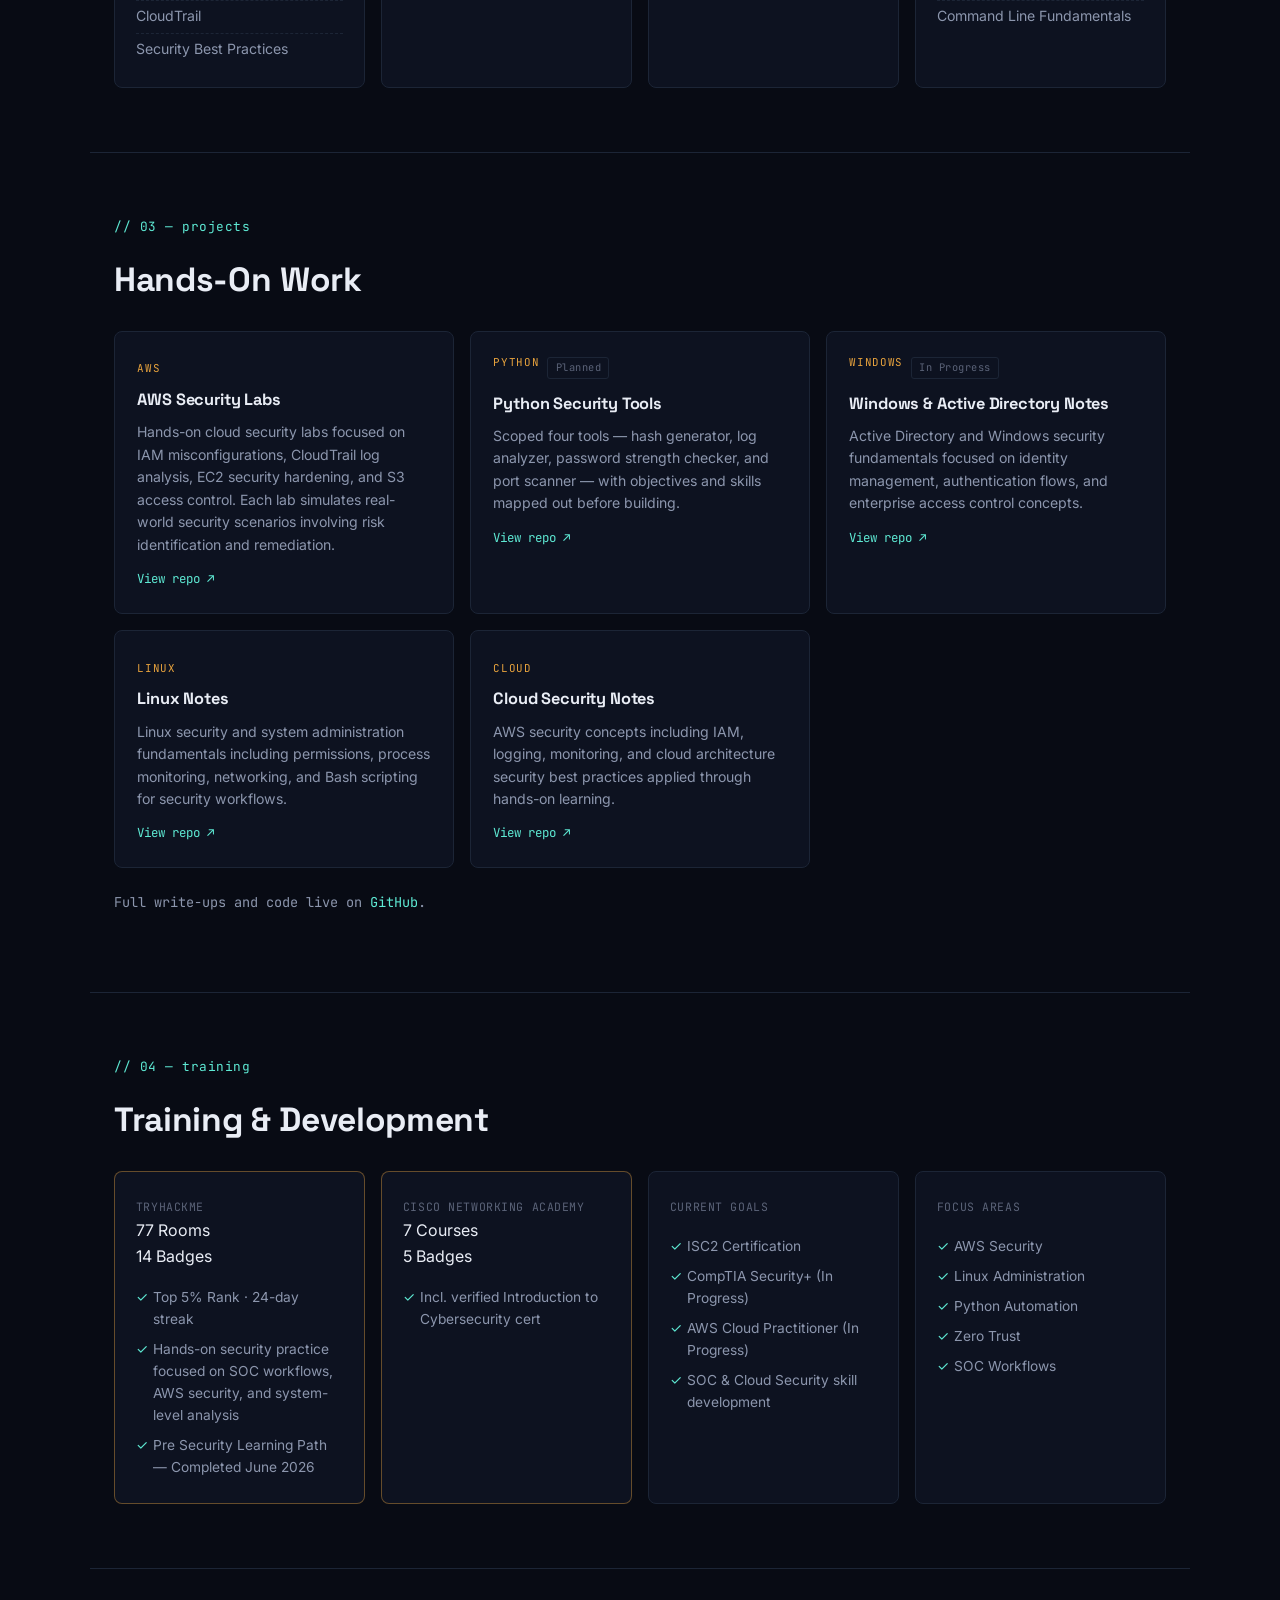
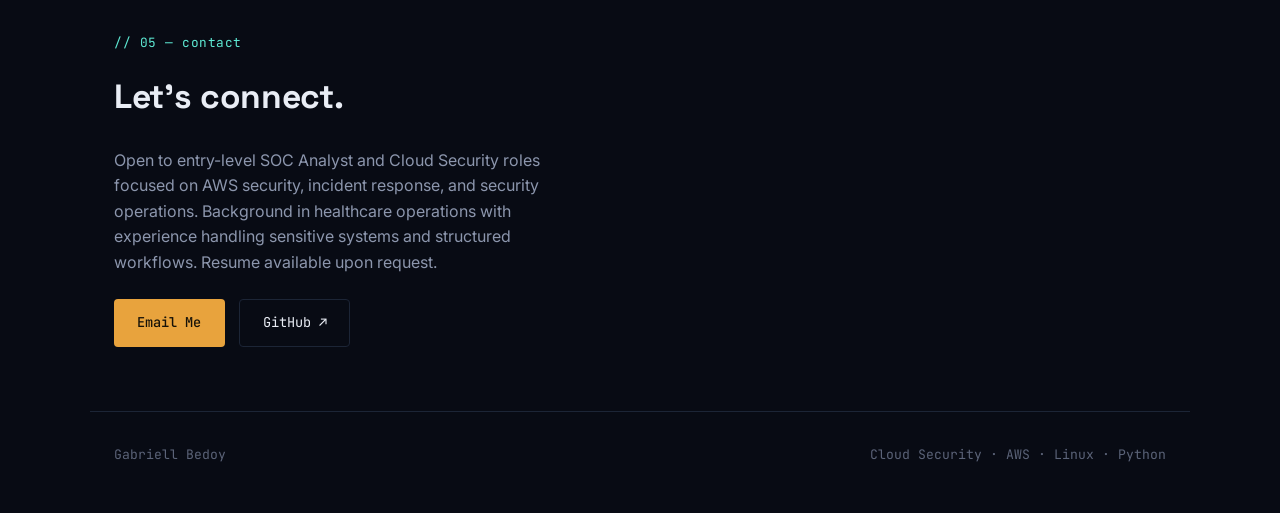
==== commit 38382556: "Update page title Updated meta description and Open Graph tags to reflect current focus and skills." ====
--- a/index.html
+++ b/index.html
@@ -1,12 +1,13 @@
 <!DOCTYPE html>
-<html lang="en">
-<head>
+<html lang="en"><head>
 <meta charset="UTF-8">
 <meta name="viewport" content="width=device-width, initial-scale=1.0">
-<title>Gabriell Bedoy | Cloud Security Engineer in Training</title>
-<meta name="description" content="Gabriell Bedoy — aspiring cloud security engineer building hands-on skills in AWS, Linux, and security fundamentals, with a background in healthcare operations.">
+
+<title>Gabriell Bedoy | SOC Analyst & Cloud Security (AWS) Focus</title>
+
+<meta name="description" content="Gabriell Bedoy — aspiring SOC Analyst & Cloud Security engineer building hands-on AWS security and incident response skills.">
 <meta property="og:title" content="Gabriell Bedoy | Cloud Security Portfolio">
-<meta property="og:description" content="Aspiring cloud security engineer with a healthcare background. ISC2 Candidate building hands-on skills in AWS, Linux, and security fundamentals.">
+<meta property="og:description" content="Aspiring cloud security engineer with a healthcare background. Building hands-on skills in AWS, Linux, and security fundamentals.">
 <meta property="og:type" content="website">
 <meta property="og:url" content="https://gabbycloudsec.github.io">
 <link rel="preconnect" href="https://fonts.googleapis.com">
@@ -39,19 +40,20 @@
     <div class="hero-grid">
       <div class="hero-text">
         <p class="eyebrow">// gabriell bedoy</p>
-        <h1>Building toward<br>Cloud Security<span class="accent">.</span></h1>
-        <p class="hero-lede">
-          I come from a background in healthcare operations, where protecting sensitive
-          data wasn't optional &mdash; it was the job. Now I'm applying that same discipline
-          to securing cloud environments, one lab and one badge at a time.
-        </p>
+        <h1>Cloud Security<br>Engineer in Training<span class="accent">.</span></h1>
+
+<p class="hero-lede">
+I focus on SOC-style security operations and AWS cloud security, with hands-on experience in IAM analysis, log investigation, and system-level security fundamentals.
+
+My background in healthcare operations strengthened my ability to handle sensitive systems, follow structured processes, and respond under pressure — skills I now apply to cloud security.
+</p>
         <div class="hero-actions">
           <a href="#projects" class="btn btn-primary">View Projects</a>
           <a href="https://github.com/GabbyCloudSec" class="btn btn-ghost" target="_blank" rel="noopener">GitHub ↗</a>
         </div>
         <div class="hero-meta">
           <span class="status-dot"></span>
-          <span>Open to entry-level SOC, IT security &amp; cloud roles</span>
+          <span>Open to entry-level SOC Analyst and Cloud Security roles focused on AWS security, incident response, and security operations.</span>
         </div>
       </div>
 
@@ -122,18 +124,17 @@
     <p class="eyebrow">// 01 &mdash; about</p>
     <div class="about-grid">
       <div class="about-copy">
-        <h2>From patient care to perimeter defense.</h2>
-        <p>
-          Healthcare showed me what's truly at stake when sensitive systems
-          and data aren't protected &mdash; that urgency drives everything
-          I build here.
-        </p>
-        <p>
-          My goal is to become a cloud security engineer who designs and
-          defends real infrastructure. I'm earning that future through
-          hands-on labs and structured certifications, with real progress
-          already on the board &mdash; not just intentions.
-        </p>
+        <h2>From healthcare operations to cloud security.</h2>
+
+<p>
+Working in healthcare taught me how critical it is to protect sensitive systems and respond under pressure.
+That experience now drives my focus in cybersecurity and cloud security engineering.
+</p>
+
+<p>I am building hands-on experience in AWS security, SOC workflows, and system-level analysis through structured labs and cloud security investigations.
+
+My goal is to become a SOC Analyst or Cloud Security Engineer focused on monitoring, detection, and securing cloud infrastructure in real environments.
+</p>
       </div>
       <div class="about-stats">
         <div class="stat-card">
@@ -142,11 +143,11 @@
         </div>
         <div class="stat-card">
           <span class="stat-label">Currently</span>
-          <span class="stat-value">Jr Security Professional</span>
+          <span class="stat-value">Aspiring SOC & Cloud Security Engineer</span>
         </div>
         <div class="stat-card">
           <span class="stat-label">Focus</span>
-          <span class="stat-value">AWS &middot; Linux &middot; Security Ops</span>
+          <span class="stat-value">AWS &middot; Linux &middot; SOC Operations</span>
         </div>
       </div>
     </div>
@@ -213,8 +214,10 @@
       <a class="project-card" href="https://github.com/GabbyCloudSec/aws-security-labs" target="_blank" rel="noopener" data-cat="aws">
         <span class="project-tag">AWS</span>
         <h3>AWS Security Labs</h3>
-        <p>Hands-on labs covering IAM, EC2 hardening, S3 security, VPC configuration,
-          CloudTrail, and cloud security best practices.</p>
+     <p>
+Hands-on cloud security labs focused on IAM misconfigurations, CloudTrail log analysis, EC2 security hardening, and S3 access control.
+Each lab simulates real-world security scenarios involving risk identification and remediation.
+</p>
         <span class="project-link">View repo ↗</span>
       </a>
 
@@ -236,24 +239,27 @@
           <span class="project-status">In Progress</span>
         </div>
         <h3>Windows &amp; Active Directory Notes</h3>
-        <p>Building out notes on identity, users, groups, permissions, and
-          enterprise security concepts from hands-on Windows and AD labs.</p>
+       <p>
+Active Directory and Windows security fundamentals focused on identity management, authentication flows, and enterprise access control concepts.
+</p>
         <span class="project-link">View repo ↗</span>
       </a>
 
       <a class="project-card" href="https://github.com/GabbyCloudSec/linux-notes" target="_blank" rel="noopener" data-cat="linux">
         <span class="project-tag">LINUX</span>
         <h3>Linux Notes</h3>
-        <p>Linux administration fundamentals, Bash scripting, networking,
-          and permissions.</p>
+      <p>
+Linux security and system administration fundamentals including permissions, process monitoring, networking, and Bash scripting for security workflows.
+</p>
         <span class="project-link">View repo ↗</span>
       </a>
 
       <a class="project-card" href="https://github.com/GabbyCloudSec/cloud-security-notes" target="_blank" rel="noopener" data-cat="cloud">
         <span class="project-tag">CLOUD</span>
         <h3>Cloud Security Notes</h3>
-        <p>AWS security concepts, monitoring, logging, and best practices,
-          documented through hands-on practice.</p>
+       <p>
+AWS security concepts including IAM, logging, monitoring, and cloud architecture security best practices applied through hands-on learning.
+</p>
         <span class="project-link">View repo ↗</span>
       </a>
 
@@ -280,8 +286,8 @@
           </div>
         </div>
         <ul class="check-list">
-          <li>Top 5% Rank &middot; 21-day streak</li>
-          <li>Capability Score: 34 &mdash; "Junior Security Professional" tier</li>
+          <li>Top 5% Rank &middot; 24-day streak</li>
+        <li>Hands-on security practice focused on SOC workflows, AWS security, and system-level analysis</li>
           <li>Pre Security Learning Path &mdash; Completed June 2026</li>
         </ul>
       </div>
@@ -306,10 +312,10 @@
       <div class="training-card">
         <span class="stat-label">Current Goals</span>
         <ul class="check-list">
-          <li>ISC2 Candidate</li>
-          <li>CompTIA Security+ <em>(Studying)</em></li>
-          <li>TryHackMe Cyber 101 <em>(In Progress)</em></li>
-          <li>AWS Cloud Practitioner <em>(In Progress)</em></li>
+          <li>ISC2 Certification</li>
+          <li>CompTIA Security+ (In Progress)</li>
+<li>AWS Cloud Practitioner (In Progress)</li>
+<li>SOC & Cloud Security skill development</li>
         </ul>
       </div>
 
@@ -331,10 +337,11 @@
   <section class="section section--contact" id="contact">
     <p class="eyebrow">// 05 &mdash; contact</p>
     <h2>Let's connect.</h2>
-    <p class="contact-lede">Open to entry-level opportunities in SOC analysis,
-      cybersecurity, IT support, GRC/compliance, and cloud support &mdash;
-      bringing a healthcare compliance background into security-focused roles.
-      Resume available on request.</p>
+    <p class="contact-lede">Open to entry-level SOC Analyst and Cloud Security roles focused on AWS security, incident response, and security operations.
+
+Background in healthcare operations with experience handling sensitive systems and structured workflows.
+
+Resume available upon request.</p>
     <div class="contact-links">
       <a href="mailto:GabbyCloudSec@protonmail.com" class="btn btn-primary">Email Me</a>
       <a href="https://github.com/GabbyCloudSec" class="btn btn-ghost" target="_blank" rel="noopener">GitHub ↗</a>
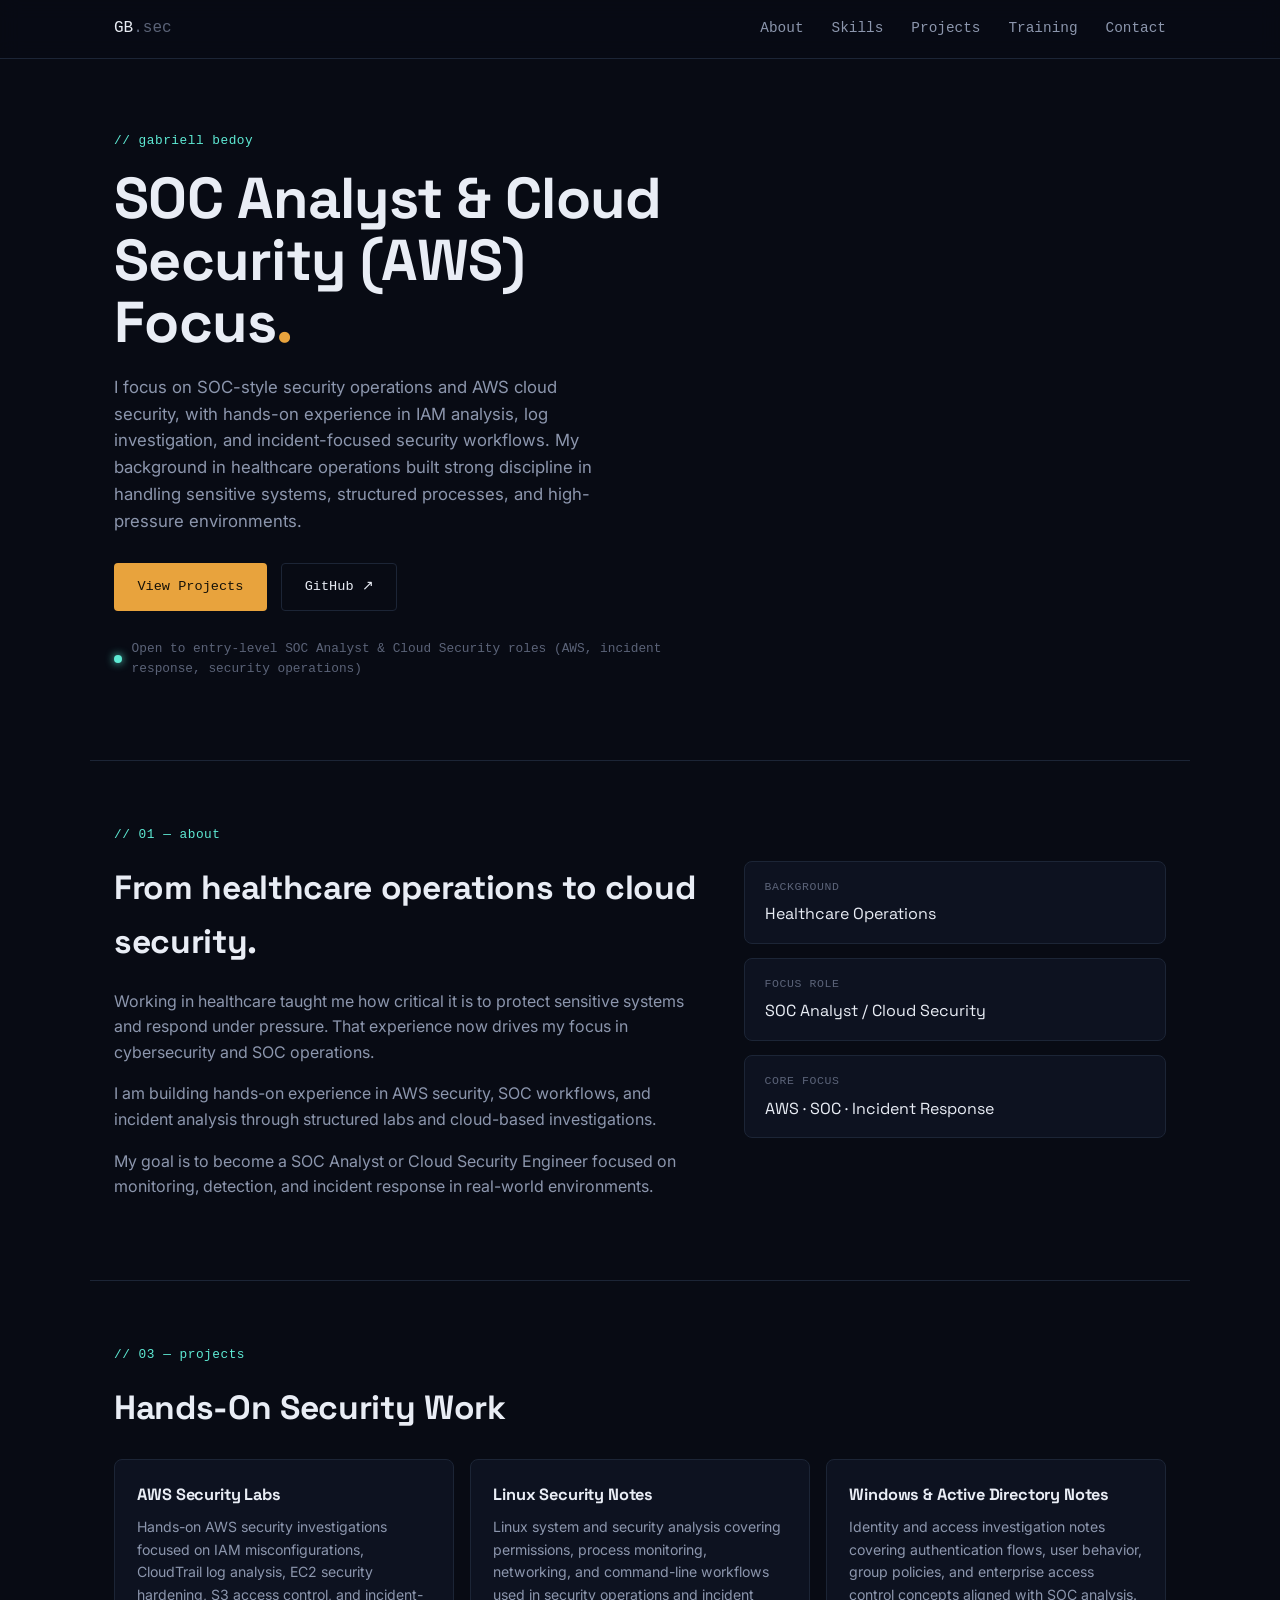
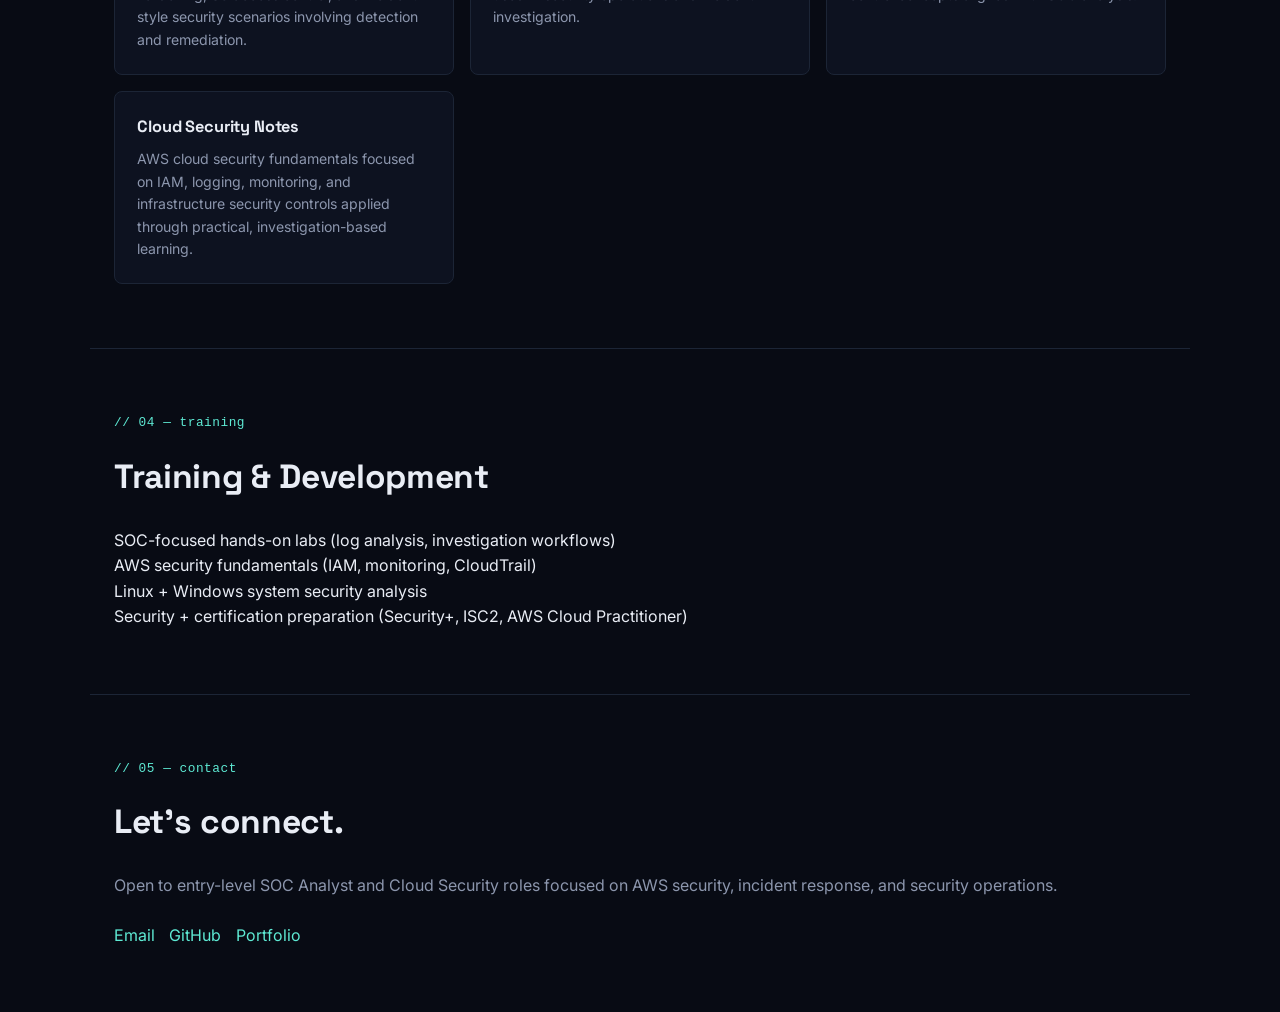
==== commit 64397b85: "Revise project descriptions in index.html Updated project descriptions for clarity and detail." ====
--- a/index.html
+++ b/index.html
@@ -1,24 +1,26 @@
 <!DOCTYPE html>
-<html lang="en"><head>
+<html lang="en">
+<head>
 <meta charset="UTF-8">
 <meta name="viewport" content="width=device-width, initial-scale=1.0">
 
 <title>Gabriell Bedoy | SOC Analyst & Cloud Security (AWS) Focus</title>
 
-<meta name="description" content="Gabriell Bedoy — aspiring SOC Analyst & Cloud Security engineer building hands-on AWS security and incident response skills.">
-<meta property="og:title" content="Gabriell Bedoy | Cloud Security Portfolio">
-<meta property="og:description" content="Aspiring cloud security engineer with a healthcare background. Building hands-on skills in AWS, Linux, and security fundamentals.">
+<meta name="description" content="Gabriell Bedoy — aspiring SOC Analyst & Cloud Security Engineer building hands-on AWS security, incident response, and SOC operations skills.">
+<meta property="og:title" content="Gabriell Bedoy | SOC & Cloud Security Portfolio">
+<meta property="og:description" content="Aspiring SOC Analyst & Cloud Security Engineer focused on AWS security, log analysis, and incident response.">
 <meta property="og:type" content="website">
 <meta property="og:url" content="https://gabbycloudsec.github.io">
+
 <link rel="preconnect" href="https://fonts.googleapis.com">
 <link rel="preconnect" href="https://fonts.gstatic.com" crossorigin>
-<link href="https://fonts.googleapis.com/css2?family=Space+Grotesk:wght@500;600;700&family=Inter:wght@400;500;600&family=JetBrains+Mono:wght@400;500&display=swap" rel="stylesheet">
+<link href="https://fonts.googleapis.com/css2?family=Space+Grotesk:wght@500;600;700&family=Inter:wght@400;500;600&display=swap" rel="stylesheet">
+
 <link rel="stylesheet" href="style.css">
 <link rel="icon" type="image/svg+xml" href="favicon.svg">
 </head>
+
 <body>
-
-<div class="starfield" aria-hidden="true"></div>
 
 <header class="nav">
   <div class="nav-inner">
@@ -35,325 +37,154 @@
 
 <main id="top">
 
-  <!-- HERO -->
-  <section class="hero">
-    <div class="hero-grid">
-      <div class="hero-text">
-        <p class="eyebrow">// gabriell bedoy</p>
-        <h1>Cloud Security<br>Engineer in Training<span class="accent">.</span></h1>
-
-<p class="hero-lede">
-I focus on SOC-style security operations and AWS cloud security, with hands-on experience in IAM analysis, log investigation, and system-level security fundamentals.
-
-My background in healthcare operations strengthened my ability to handle sensitive systems, follow structured processes, and respond under pressure — skills I now apply to cloud security.
-</p>
-        <div class="hero-actions">
-          <a href="#projects" class="btn btn-primary">View Projects</a>
-          <a href="https://github.com/GabbyCloudSec" class="btn btn-ghost" target="_blank" rel="noopener">GitHub ↗</a>
-        </div>
-        <div class="hero-meta">
-          <span class="status-dot"></span>
-          <span>Open to entry-level SOC Analyst and Cloud Security roles focused on AWS security, incident response, and security operations.</span>
-        </div>
-      </div>
-
-      <div class="hero-visual" aria-hidden="true">
-        <div class="orbit-ring orbit-ring--outer"></div>
-        <div class="orbit-ring orbit-ring--inner"></div>
-        <div class="orbit-sat orbit-sat--a"></div>
-        <div class="orbit-sat orbit-sat--b"></div>
-        <div class="earth">
-          <svg class="earth-svg" viewBox="0 0 200 200" xmlns="http://www.w3.org/2000/svg">
-            <defs>
-              <radialGradient id="oceanGrad" cx="35%" cy="28%" r="80%">
-                <stop offset="0%" stop-color="#1f6f93"/>
-                <stop offset="55%" stop-color="#134f6e"/>
-                <stop offset="100%" stop-color="#06202e"/>
-              </radialGradient>
-              <radialGradient id="shineGrad" cx="32%" cy="26%" r="40%">
-                <stop offset="0%" stop-color="rgba(255,255,255,0.32)"/>
-                <stop offset="100%" stop-color="rgba(255,255,255,0)"/>
-              </radialGradient>
-              <radialGradient id="shadowGrad" cx="68%" cy="78%" r="60%">
-                <stop offset="0%" stop-color="rgba(0,0,0,0.55)"/>
-                <stop offset="100%" stop-color="rgba(0,0,0,0)"/>
-              </radialGradient>
-              <clipPath id="globeClip">
-                <circle cx="100" cy="100" r="98"/>
-              </clipPath>
-            </defs>
-
-            <g clip-path="url(#globeClip)">
-              <circle cx="100" cy="100" r="98" fill="url(#oceanGrad)"/>
-
-              <g class="earth-landmasses" fill="#3f6b48">
-                <path d="M72,32 C84,26 98,28 106,36 C116,33 127,40 124,50 C133,55 136,68 127,76 C134,86 127,99 114,100 C117,113 105,126 92,121 C87,132 72,129 69,118 C58,121 50,110 55,99 C45,96 43,83 52,76 C45,68 50,55 61,53 C55,45 60,34 72,32 Z"/>
-                <path class="earth-land-alt" d="M150,38 C163,35 174,44 171,55 C180,61 178,74 167,76 C170,87 159,96 148,91 C141,100 128,95 129,84 C122,80 124,67 133,63 C129,54 138,44 150,38 Z"/>
-                <path class="earth-land-alt" d="M14,86 C25,79 39,84 41,95 C50,97 52,111 41,117 C44,128 32,137 21,130 C12,137 1,128 6,117 C-3,111 0,97 11,93 Z"/>
-              </g>
-
-              <g class="earth-grid" fill="none" stroke="rgba(94,234,212,0.28)" stroke-width="0.6">
-                <ellipse cx="100" cy="100" rx="98" ry="32"/>
-                <ellipse cx="100" cy="100" rx="98" ry="62"/>
-                <path d="M100,2 C45,38 45,162 100,198"/>
-                <path d="M100,2 C155,38 155,162 100,198"/>
-                <line x1="2" y1="100" x2="198" y2="100"/>
-              </g>
-
-              <circle cx="100" cy="100" r="98" fill="url(#shadowGrad)"/>
-              <circle cx="100" cy="100" r="98" fill="url(#shineGrad)"/>
-            </g>
-
-            <circle cx="100" cy="100" r="97" fill="none" stroke="rgba(94,234,212,0.35)" stroke-width="1.2"/>
-          </svg>
-          <div class="earth-scan"></div>
-          <span class="earth-node earth-node--1"></span>
-          <span class="earth-node earth-node--2"></span>
-          <span class="earth-node earth-node--3"></span>
-        </div>
+<!-- HERO -->
+<section class="hero">
+  <div class="hero-grid">
+
+    <div class="hero-text">
+      <p class="eyebrow">// gabriell bedoy</p>
+
+      <h1>SOC Analyst & Cloud Security (AWS) Focus<span class="accent">.</span></h1>
+
+      <p class="hero-lede">
+        I focus on SOC-style security operations and AWS cloud security, with hands-on experience in IAM analysis, log investigation, and incident-focused security workflows.
+
+        My background in healthcare operations built strong discipline in handling sensitive systems, structured processes, and high-pressure environments.
+      </p>
+
+      <div class="hero-actions">
+        <a href="#projects" class="btn btn-primary">View Projects</a>
+        <a href="https://github.com/GabbyCloudSec" class="btn btn-ghost" target="_blank">GitHub ↗</a>
+      </div>
+
+      <div class="hero-meta">
+        <span class="status-dot"></span>
+        <span>Open to entry-level SOC Analyst & Cloud Security roles (AWS, incident response, security operations)</span>
       </div>
     </div>
-  </section>
-
-  <div class="scroll-cue" aria-hidden="true">
-    <span></span>
-  </div>
-
-  <!-- ABOUT -->
-  <section class="section" id="about">
-    <p class="eyebrow">// 01 &mdash; about</p>
-    <div class="about-grid">
-      <div class="about-copy">
-        <h2>From healthcare operations to cloud security.</h2>
-
-<p>
-Working in healthcare taught me how critical it is to protect sensitive systems and respond under pressure.
-That experience now drives my focus in cybersecurity and cloud security engineering.
-</p>
-
-<p>I am building hands-on experience in AWS security, SOC workflows, and system-level analysis through structured labs and cloud security investigations.
-
-My goal is to become a SOC Analyst or Cloud Security Engineer focused on monitoring, detection, and securing cloud infrastructure in real environments.
-</p>
-      </div>
-      <div class="about-stats">
-        <div class="stat-card">
-          <span class="stat-label">Background</span>
-          <span class="stat-value">Healthcare Operations</span>
-        </div>
-        <div class="stat-card">
-          <span class="stat-label">Currently</span>
-          <span class="stat-value">Aspiring SOC & Cloud Security Engineer</span>
-        </div>
-        <div class="stat-card">
-          <span class="stat-label">Focus</span>
-          <span class="stat-value">AWS &middot; Linux &middot; SOC Operations</span>
-        </div>
-      </div>
+
+  </div>
+</section>
+
+<!-- ABOUT -->
+<section class="section" id="about">
+  <p class="eyebrow">// 01 — about</p>
+
+  <div class="about-grid">
+    <div class="about-copy">
+
+      <h2>From healthcare operations to cloud security.</h2>
+
+      <p>
+        Working in healthcare taught me how critical it is to protect sensitive systems and respond under pressure.
+        That experience now drives my focus in cybersecurity and SOC operations.
+      </p>
+
+      <p>
+        I am building hands-on experience in AWS security, SOC workflows, and incident analysis through structured labs and cloud-based investigations.
+      </p>
+
+      <p>
+        My goal is to become a SOC Analyst or Cloud Security Engineer focused on monitoring, detection, and incident response in real-world environments.
+      </p>
+
     </div>
-  </section>
-
-  <!-- SKILLS -->
-  <section class="section" id="skills">
-    <p class="eyebrow">// 02 &mdash; skills</p>
-    <h2>Security Skills Dashboard</h2>
-    <div class="skill-grid">
-
-      <div class="skill-card">
-        <h3>Cloud Security</h3>
-        <ul>
-          <li><span>AWS IAM</span><span class="dots" data-level="4"></span></li>
-          <li><span>EC2 Hardening</span><span class="dots" data-level="3"></span></li>
-          <li><span>S3 Security</span><span class="dots" data-level="4"></span></li>
-          <li><span>VPC Configuration</span><span class="dots" data-level="3"></span></li>
-          <li><span>CloudTrail</span><span class="dots" data-level="3"></span></li>
-          <li><span>Security Best Practices</span><span class="dots" data-level="4"></span></li>
-        </ul>
-      </div>
-
-      <div class="skill-card">
-        <h3>Security Operations</h3>
-        <ul>
-          <li><span>SIEM Fundamentals</span><span class="dots" data-level="3"></span></li>
-          <li><span>Threat Detection</span><span class="dots" data-level="3"></span></li>
-          <li><span>Log Analysis</span><span class="dots" data-level="3"></span></li>
-          <li><span>Monitoring</span><span class="dots" data-level="3"></span></li>
-        </ul>
-      </div>
-
-      <div class="skill-card">
-        <h3>Systems</h3>
-        <ul>
-          <li><span>Linux Administration</span><span class="dots" data-level="4"></span></li>
-          <li><span>Windows Security</span><span class="dots" data-level="3"></span></li>
-          <li><span>Active Directory</span><span class="dots" data-level="2"></span></li>
-          <li><span>User &amp; Group Management</span><span class="dots" data-level="3"></span></li>
-        </ul>
-      </div>
-
-      <div class="skill-card">
-        <h3>Automation &amp; Tools</h3>
-        <ul>
-          <li><span>Python</span><span class="dots" data-level="3"></span></li>
-          <li><span>Bash</span><span class="dots" data-level="3"></span></li>
-          <li><span>Git &amp; GitHub</span><span class="dots" data-level="4"></span></li>
-          <li><span>VS Code</span><span class="dots" data-level="4"></span></li>
-          <li><span>Command Line Fundamentals</span><span class="dots" data-level="4"></span></li>
-        </ul>
-      </div>
-
+
+    <div class="about-stats">
+      <div class="stat-card">
+        <span class="stat-label">Background</span>
+        <span class="stat-value">Healthcare Operations</span>
+      </div>
+
+      <div class="stat-card">
+        <span class="stat-label">Focus Role</span>
+        <span class="stat-value">SOC Analyst / Cloud Security</span>
+      </div>
+
+      <div class="stat-card">
+        <span class="stat-label">Core Focus</span>
+        <span class="stat-value">AWS · SOC · Incident Response</span>
+      </div>
     </div>
-  </section>
-
-  <!-- PROJECTS -->
-  <section class="section" id="projects">
-    <p class="eyebrow">// 03 &mdash; projects</p>
-    <h2>Hands-On Work</h2>
-    <div class="project-grid">
-
-      <a class="project-card" href="https://github.com/GabbyCloudSec/aws-security-labs" target="_blank" rel="noopener" data-cat="aws">
-        <span class="project-tag">AWS</span>
-        <h3>AWS Security Labs</h3>
-     <p>
-Hands-on cloud security labs focused on IAM misconfigurations, CloudTrail log analysis, EC2 security hardening, and S3 access control.
-Each lab simulates real-world security scenarios involving risk identification and remediation.
-</p>
-        <span class="project-link">View repo ↗</span>
-      </a>
-
-      <a class="project-card" href="https://github.com/GabbyCloudSec/python-security-tools" target="_blank" rel="noopener" data-cat="python">
-        <div class="project-tags">
-          <span class="project-tag">PYTHON</span>
-          <span class="project-status">Planned</span>
-        </div>
-        <h3>Python Security Tools</h3>
-        <p>Scoped four tools &mdash; hash generator, log analyzer, password
-          strength checker, and port scanner &mdash; with objectives and skills
-          mapped out before building.</p>
-        <span class="project-link">View repo ↗</span>
-      </a>
-
-      <a class="project-card" href="https://github.com/GabbyCloudSec/windows-ad-notes" target="_blank" rel="noopener" data-cat="windows">
-        <div class="project-tags">
-          <span class="project-tag">WINDOWS</span>
-          <span class="project-status">In Progress</span>
-        </div>
-        <h3>Windows &amp; Active Directory Notes</h3>
-       <p>
-Active Directory and Windows security fundamentals focused on identity management, authentication flows, and enterprise access control concepts.
-</p>
-        <span class="project-link">View repo ↗</span>
-      </a>
-
-      <a class="project-card" href="https://github.com/GabbyCloudSec/linux-notes" target="_blank" rel="noopener" data-cat="linux">
-        <span class="project-tag">LINUX</span>
-        <h3>Linux Notes</h3>
-      <p>
-Linux security and system administration fundamentals including permissions, process monitoring, networking, and Bash scripting for security workflows.
-</p>
-        <span class="project-link">View repo ↗</span>
-      </a>
-
-      <a class="project-card" href="https://github.com/GabbyCloudSec/cloud-security-notes" target="_blank" rel="noopener" data-cat="cloud">
-        <span class="project-tag">CLOUD</span>
-        <h3>Cloud Security Notes</h3>
-       <p>
-AWS security concepts including IAM, logging, monitoring, and cloud architecture security best practices applied through hands-on learning.
-</p>
-        <span class="project-link">View repo ↗</span>
-      </a>
-
-    </div>
-    <p class="project-footnote">Full write-ups and code live on <a href="https://github.com/GabbyCloudSec" target="_blank" rel="noopener">GitHub</a>.</p>
-  </section>
-
-  <!-- TRAINING -->
-  <section class="section" id="training">
-    <p class="eyebrow">// 04 &mdash; training</p>
-    <h2>Training &amp; Development</h2>
-    <div class="training-grid">
-
-      <div class="training-card training-card--highlight">
-        <span class="stat-label">TryHackMe</span>
-        <div class="count-row">
-          <div class="count-block">
-            <span class="count-num">77</span>
-            <span class="count-label">Rooms</span>
-          </div>
-          <div class="count-block">
-            <span class="count-num">14</span>
-            <span class="count-label">Badges</span>
-          </div>
-        </div>
-        <ul class="check-list">
-          <li>Top 5% Rank &middot; 24-day streak</li>
-        <li>Hands-on security practice focused on SOC workflows, AWS security, and system-level analysis</li>
-          <li>Pre Security Learning Path &mdash; Completed June 2026</li>
-        </ul>
-      </div>
-
-      <div class="training-card training-card--highlight">
-        <span class="stat-label">Cisco Networking Academy</span>
-        <div class="count-row">
-          <div class="count-block">
-            <span class="count-num">7</span>
-            <span class="count-label">Courses</span>
-          </div>
-          <div class="count-block">
-            <span class="count-num">5</span>
-            <span class="count-label">Badges</span>
-          </div>
-        </div>
-        <ul class="check-list">
-          <li>Incl. verified Introduction to Cybersecurity cert</li>
-        </ul>
-      </div>
-
-      <div class="training-card">
-        <span class="stat-label">Current Goals</span>
-        <ul class="check-list">
-          <li>ISC2 Certification</li>
-          <li>CompTIA Security+ (In Progress)</li>
-<li>AWS Cloud Practitioner (In Progress)</li>
-<li>SOC & Cloud Security skill development</li>
-        </ul>
-      </div>
-
-      <div class="training-card">
-        <span class="stat-label">Focus Areas</span>
-        <ul class="check-list">
-          <li>AWS Security</li>
-          <li>Linux Administration</li>
-          <li>Python Automation</li>
-          <li>Zero Trust</li>
-          <li>SOC Workflows</li>
-        </ul>
-      </div>
-
-    </div>
-  </section>
-
-  <!-- CONTACT -->
-  <section class="section section--contact" id="contact">
-    <p class="eyebrow">// 05 &mdash; contact</p>
-    <h2>Let's connect.</h2>
-    <p class="contact-lede">Open to entry-level SOC Analyst and Cloud Security roles focused on AWS security, incident response, and security operations.
-
-Background in healthcare operations with experience handling sensitive systems and structured workflows.
-
-Resume available upon request.</p>
-    <div class="contact-links">
-      <a href="mailto:GabbyCloudSec@protonmail.com" class="btn btn-primary">Email Me</a>
-      <a href="https://github.com/GabbyCloudSec" class="btn btn-ghost" target="_blank" rel="noopener">GitHub ↗</a>
-    </div>
-  </section>
+  </div>
+</section>
+
+<!-- PROJECTS -->
+<section class="section" id="projects">
+  <p class="eyebrow">// 03 — projects</p>
+
+  <h2>Hands-On Security Work</h2>
+
+<div class="project-grid">
+
+  <a class="project-card" href="https://github.com/GabbyCloudSec/aws-security-labs" target="_blank">
+    <h3>AWS Security Labs</h3>
+    <p>
+      Hands-on AWS security investigations focused on IAM misconfigurations, CloudTrail log analysis,
+      EC2 security hardening, S3 access control, and incident-style security scenarios involving detection and remediation.
+    </p>
+  </a>
+
+  <a class="project-card" href="https://github.com/GabbyCloudSec/linux-notes" target="_blank">
+    <h3>Linux Security Notes</h3>
+    <p>
+      Linux system and security analysis covering permissions, process monitoring, networking,
+      and command-line workflows used in security operations and incident investigation.
+    </p>
+  </a>
+
+  <a class="project-card" href="https://github.com/GabbyCloudSec/windows-ad-notes" target="_blank">
+    <h3>Windows & Active Directory Notes</h3>
+    <p>
+      Identity and access investigation notes covering authentication flows, user behavior, group policies,
+      and enterprise access control concepts aligned with SOC analysis.
+    </p>
+  </a>
+
+  <a class="project-card" href="https://github.com/GabbyCloudSec/cloud-security-notes" target="_blank">
+    <h3>Cloud Security Notes</h3>
+    <p>
+      AWS cloud security fundamentals focused on IAM, logging, monitoring, and infrastructure security controls
+      applied through practical, investigation-based learning.
+    </p>
+  </a>
+
+</div>
+</section>
+
+<!-- TRAINING -->
+<section class="section" id="training">
+  <p class="eyebrow">// 04 — training</p>
+
+  <h2>Training & Development</h2>
+
+  <ul>
+    <li>SOC-focused hands-on labs (log analysis, investigation workflows)</li>
+    <li>AWS security fundamentals (IAM, monitoring, CloudTrail)</li>
+    <li>Linux + Windows system security analysis</li>
+    <li>Security + certification preparation (Security+, ISC2, AWS Cloud Practitioner)</li>
+  </ul>
+</section>
+
+<!-- CONTACT -->
+<section class="section" id="contact">
+  <p class="eyebrow">// 05 — contact</p>
+
+  <h2>Let’s connect.</h2>
+
+  <p>
+    Open to entry-level SOC Analyst and Cloud Security roles focused on AWS security,
+    incident response, and security operations.
+  </p>
+
+  <div class="contact-links">
+    <a href="mailto:GabbyCloudSec@protonmail.com">Email</a>
+    <a href="https://github.com/GabbyCloudSec" target="_blank">GitHub</a>
+    <a href="https://gabbycloudsec.github.io" target="_blank">Portfolio</a>
+  </div>
+</section>
 
 </main>
-
-<footer class="footer">
-  <span>Gabriell Bedoy</span>
-  <span class="footer-dim">Cloud Security &middot; AWS &middot; Linux &middot; Python</span>
-</footer>
 
 </body>
 </html>
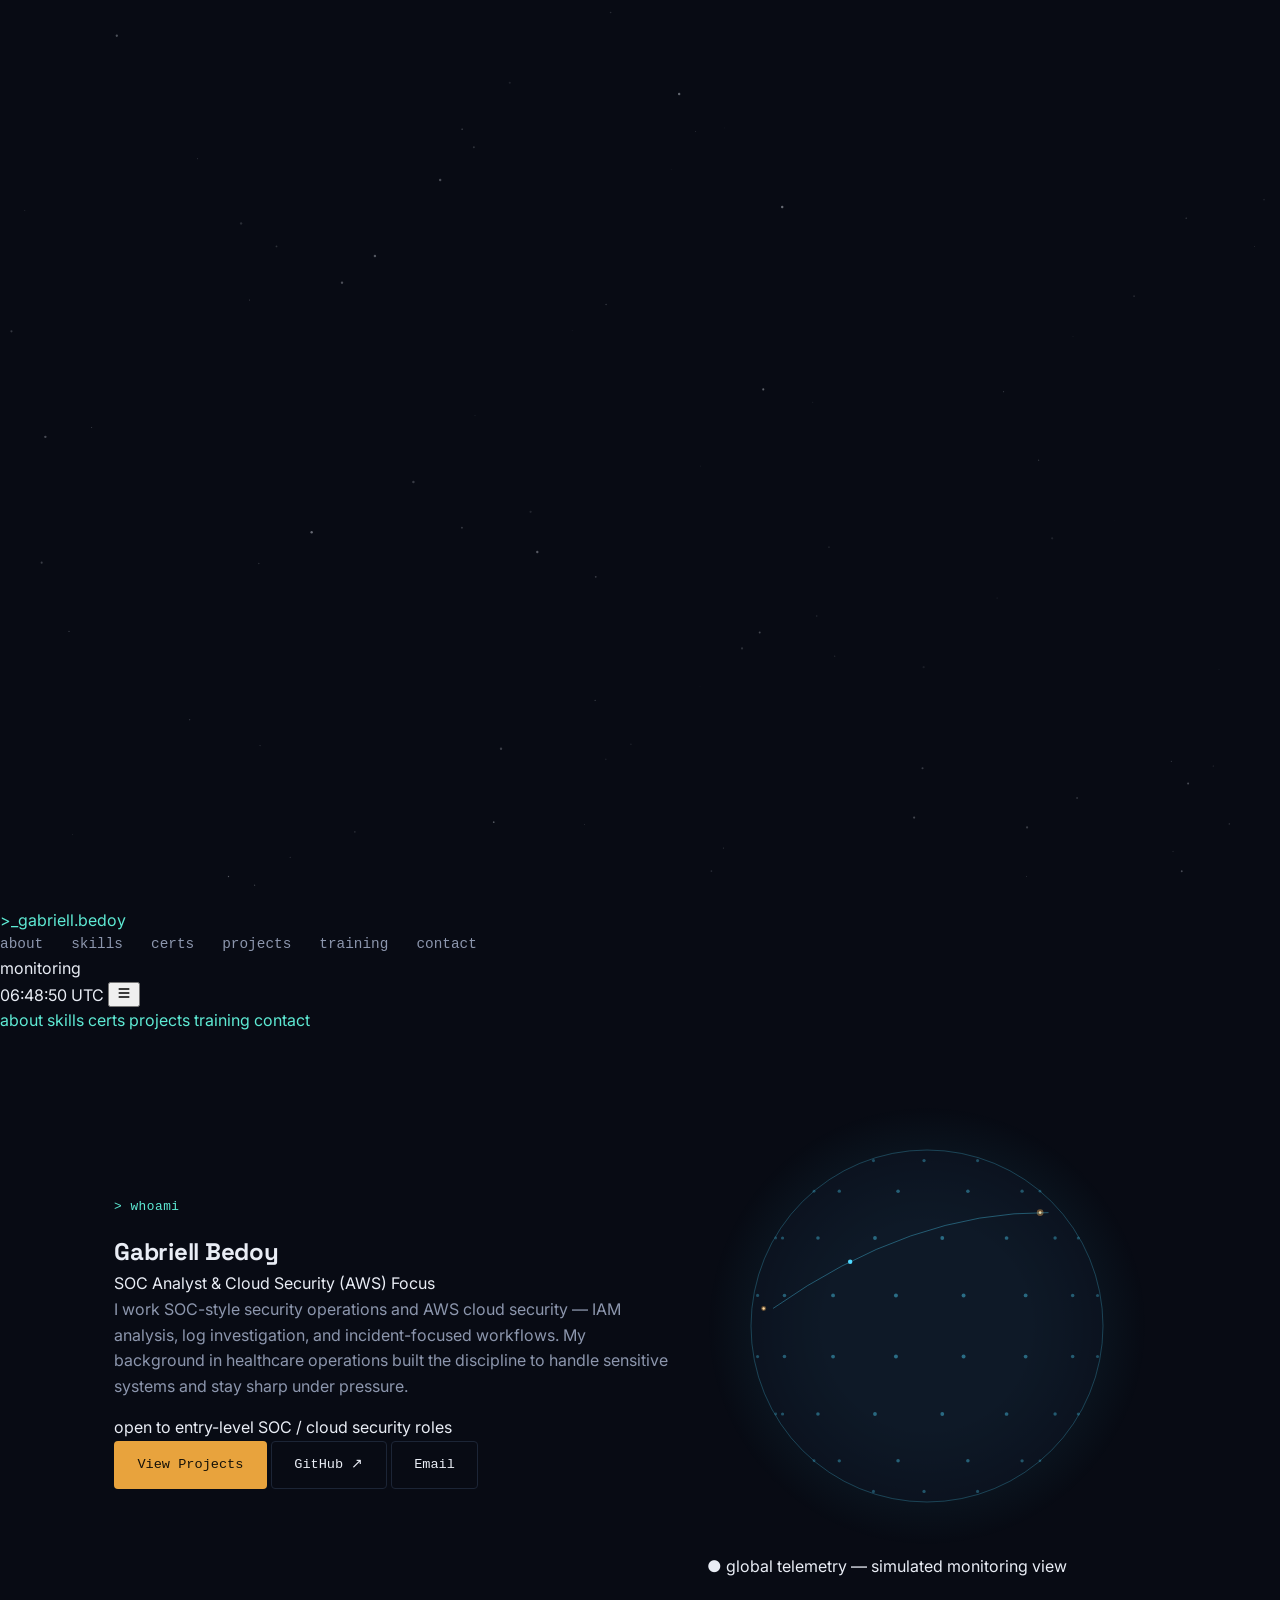
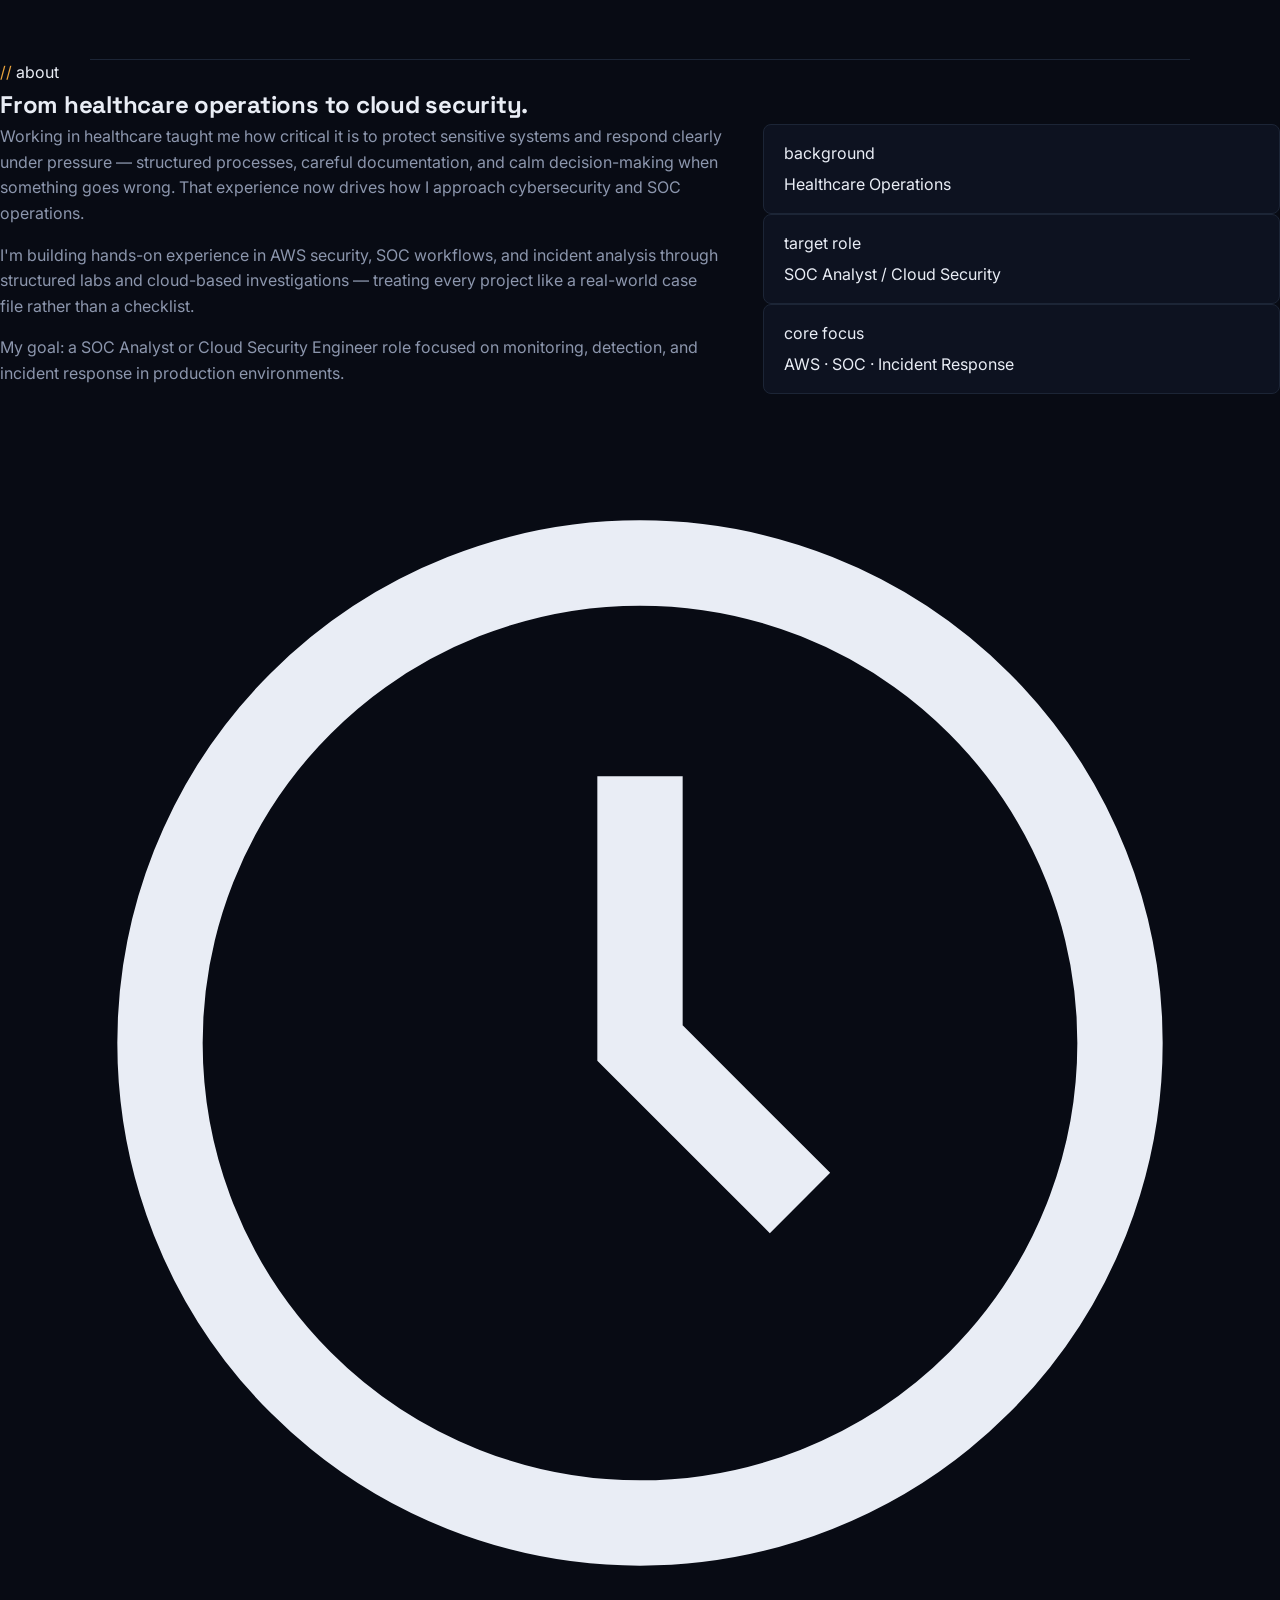
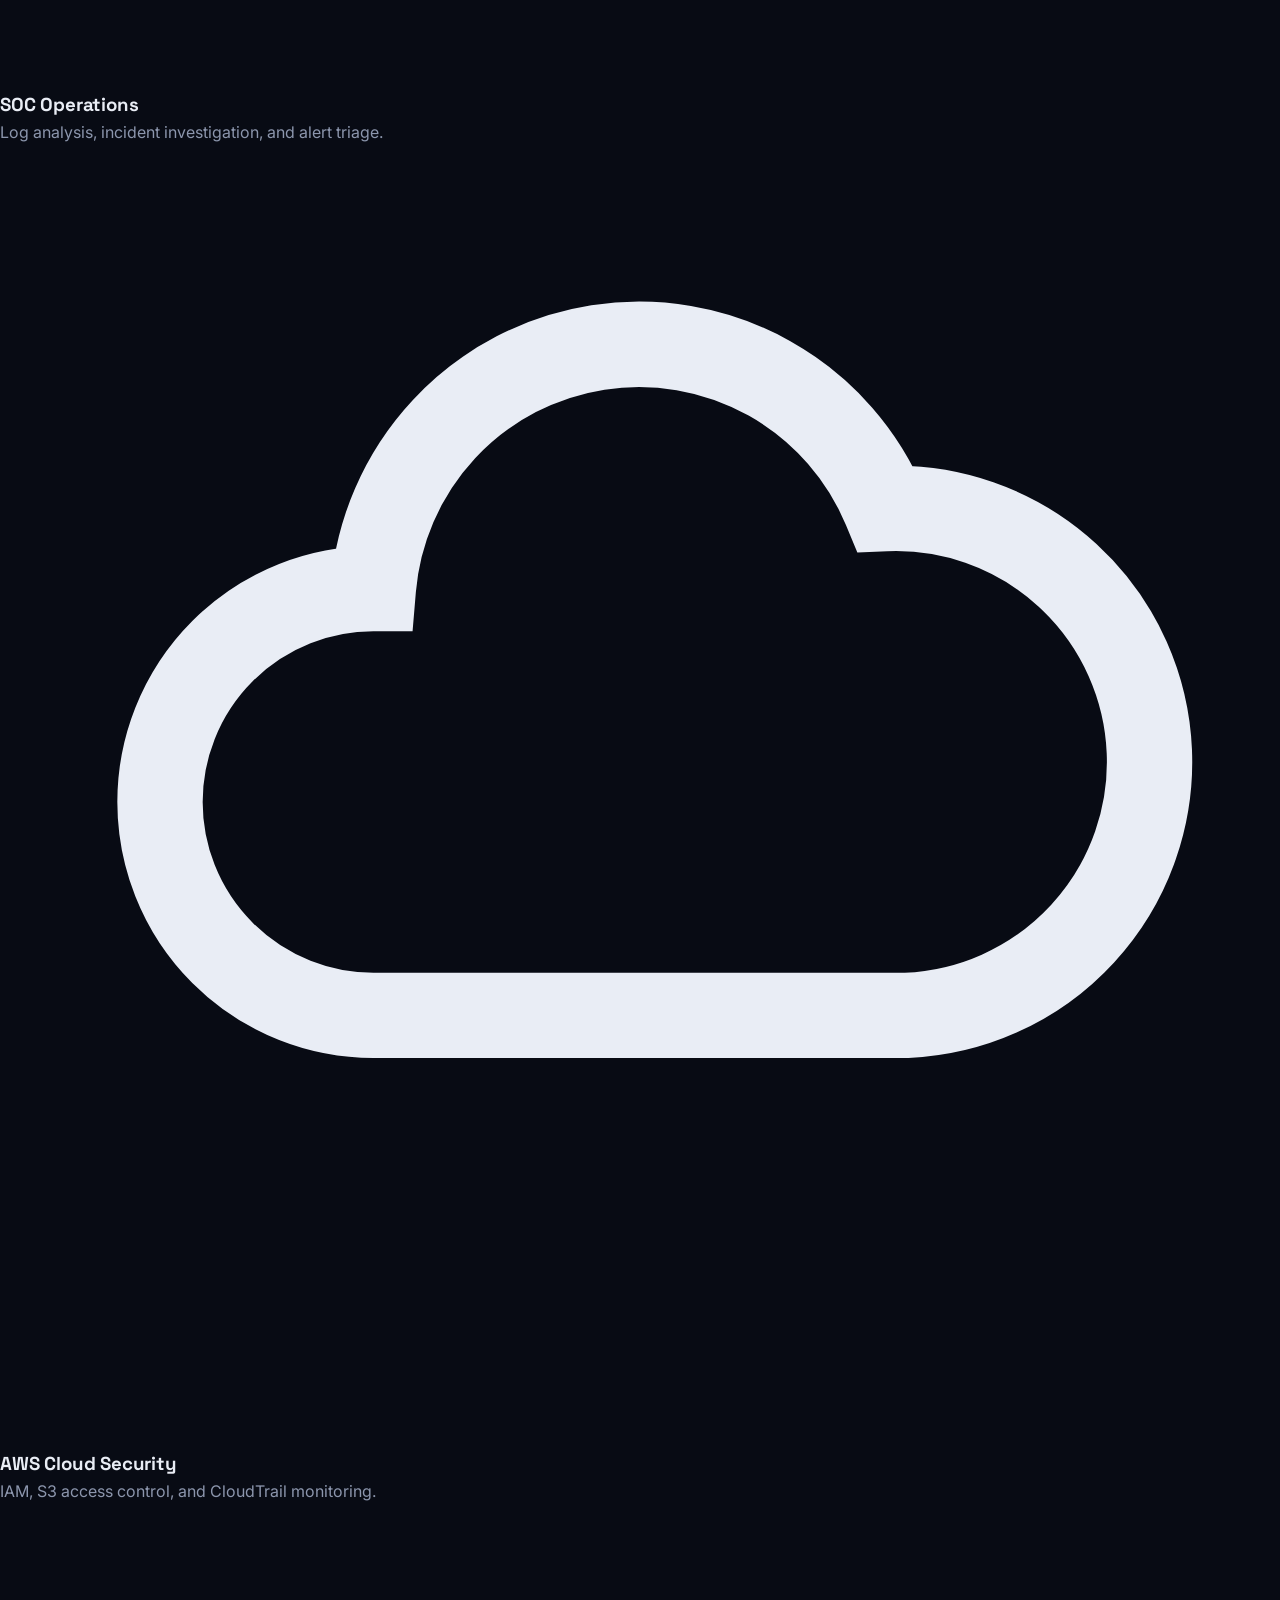
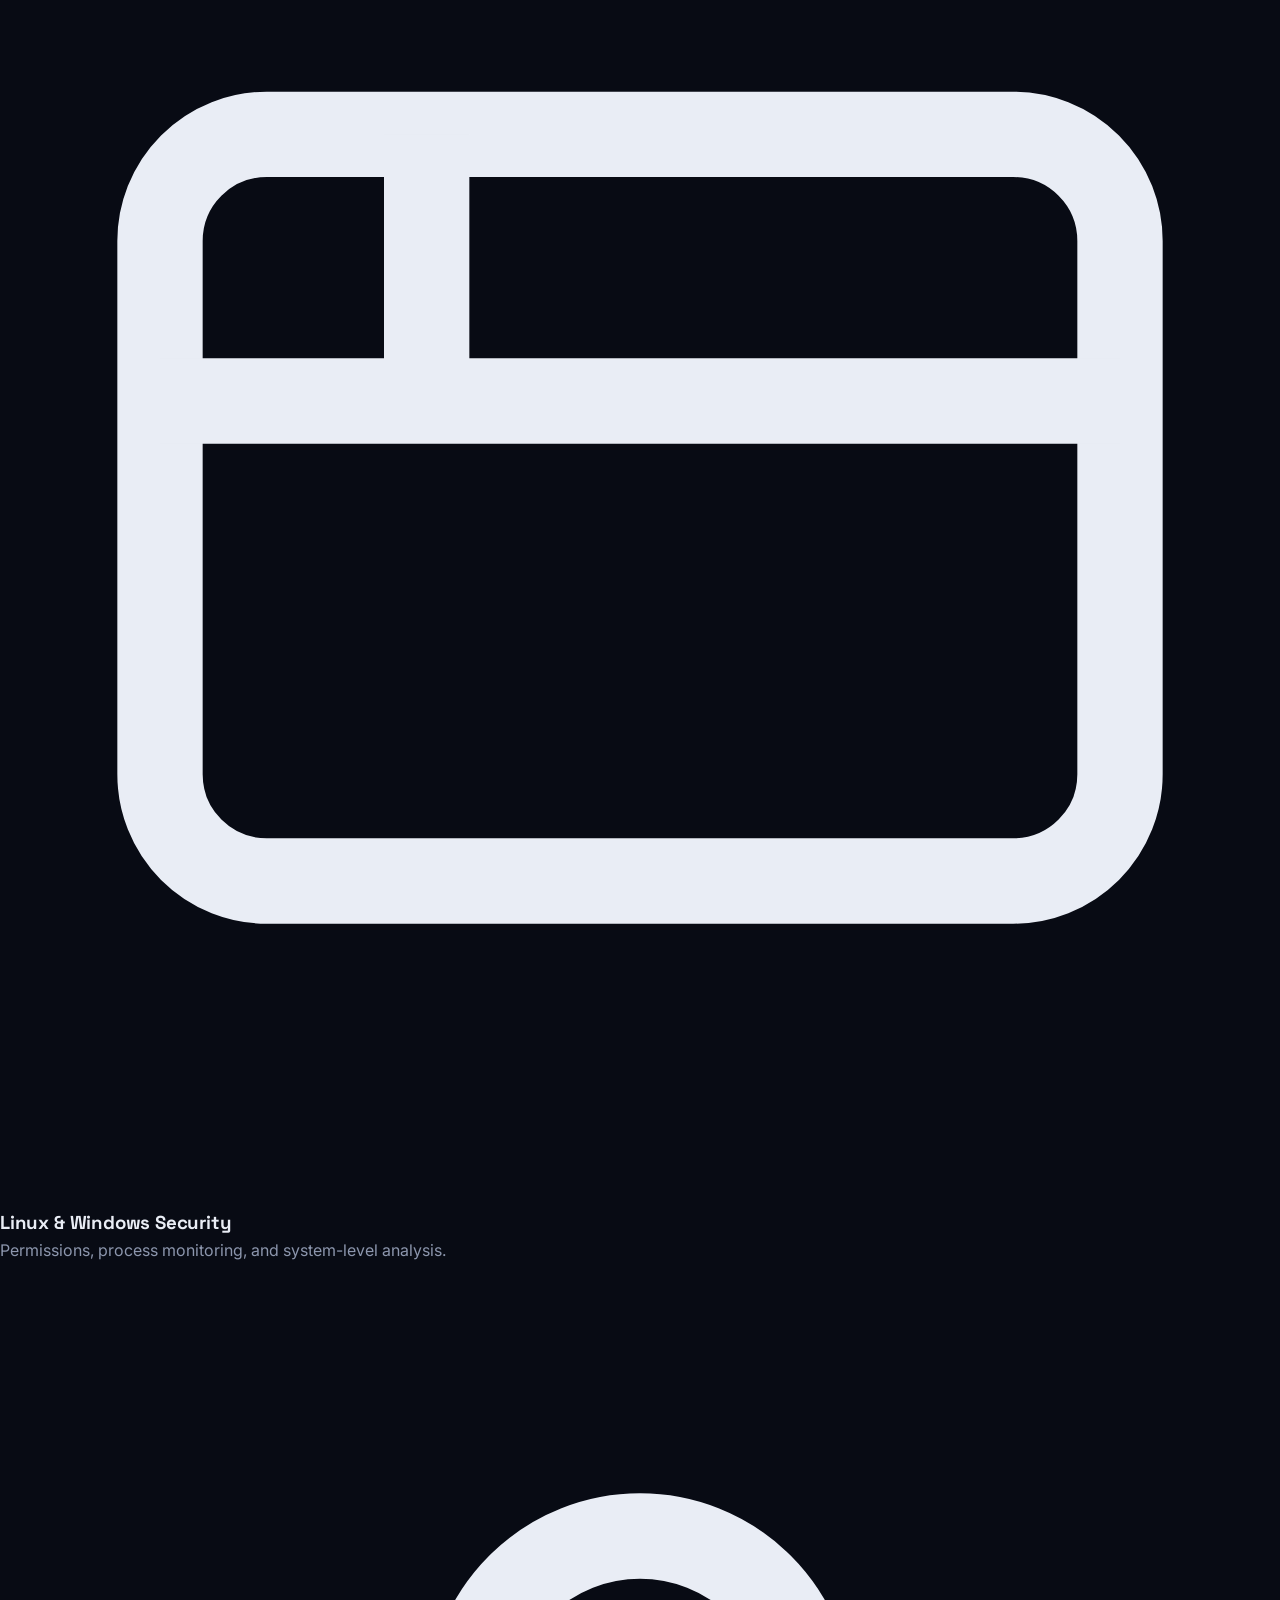
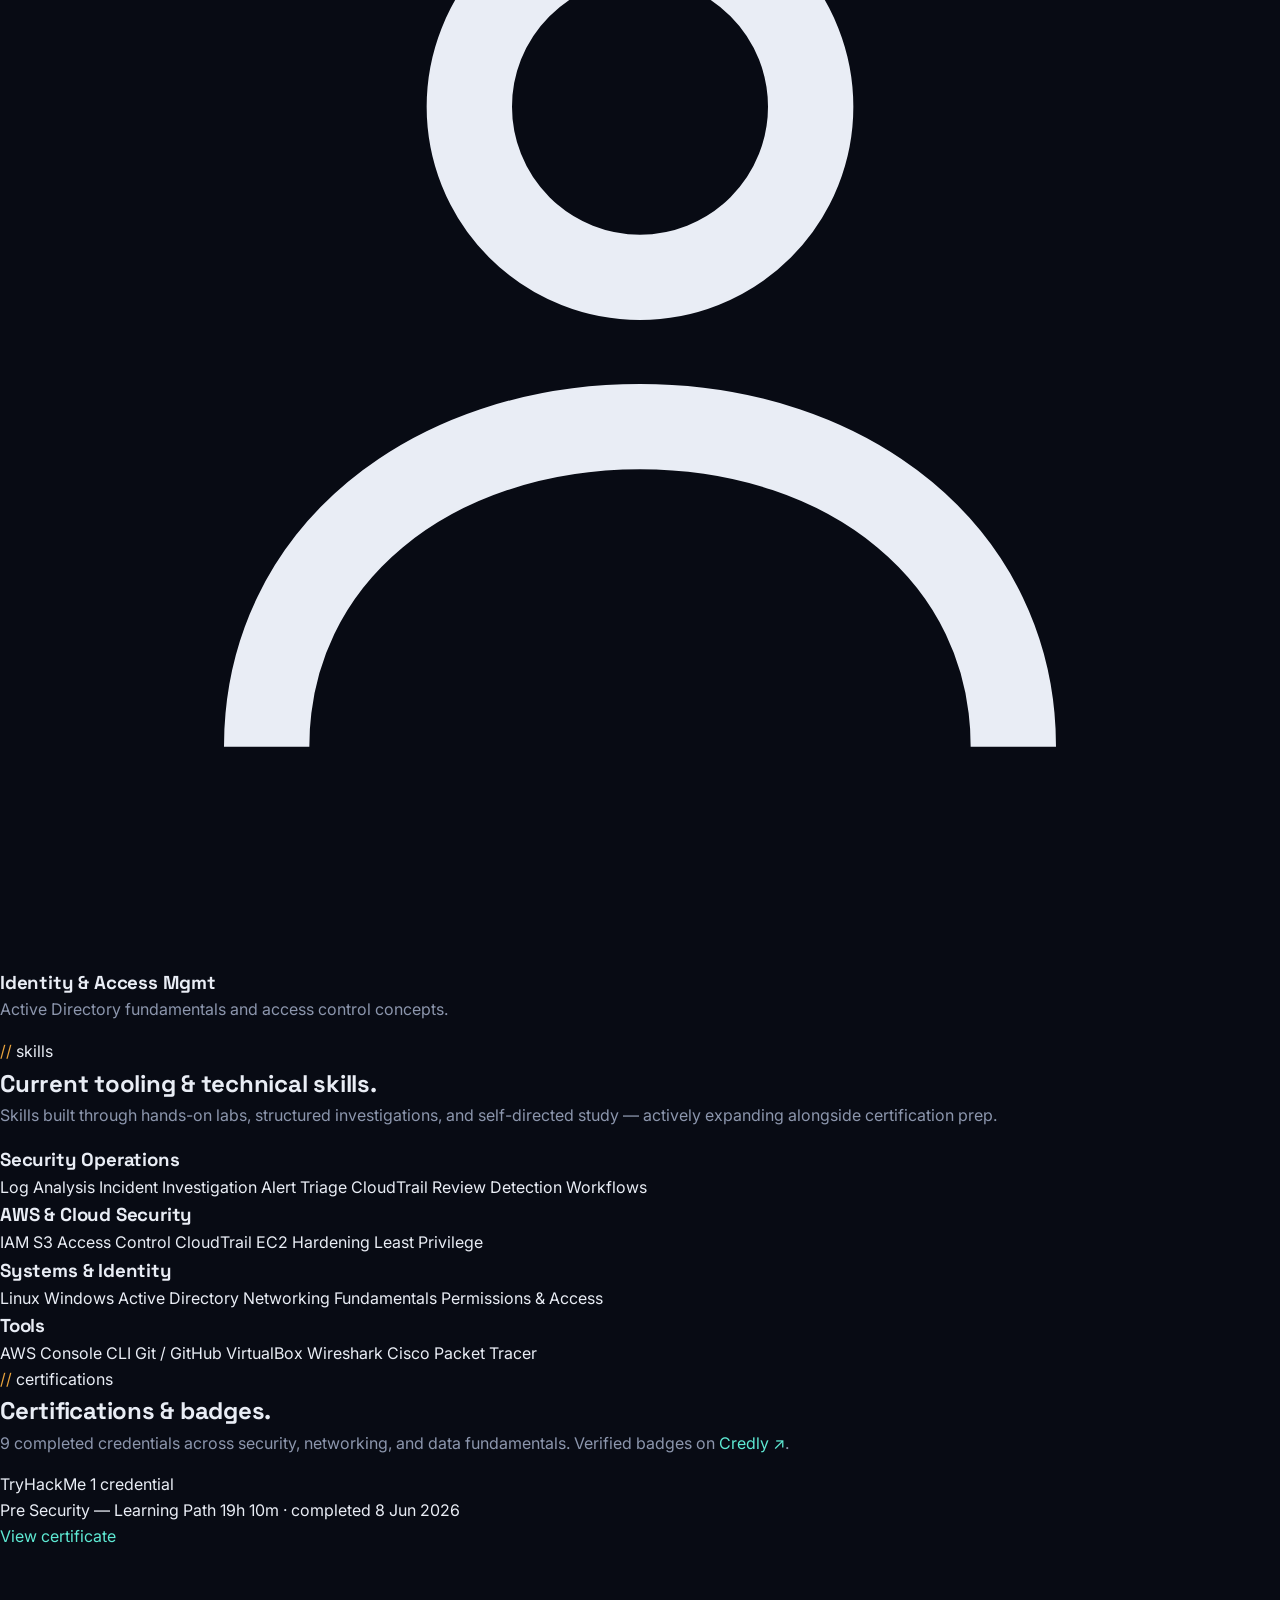
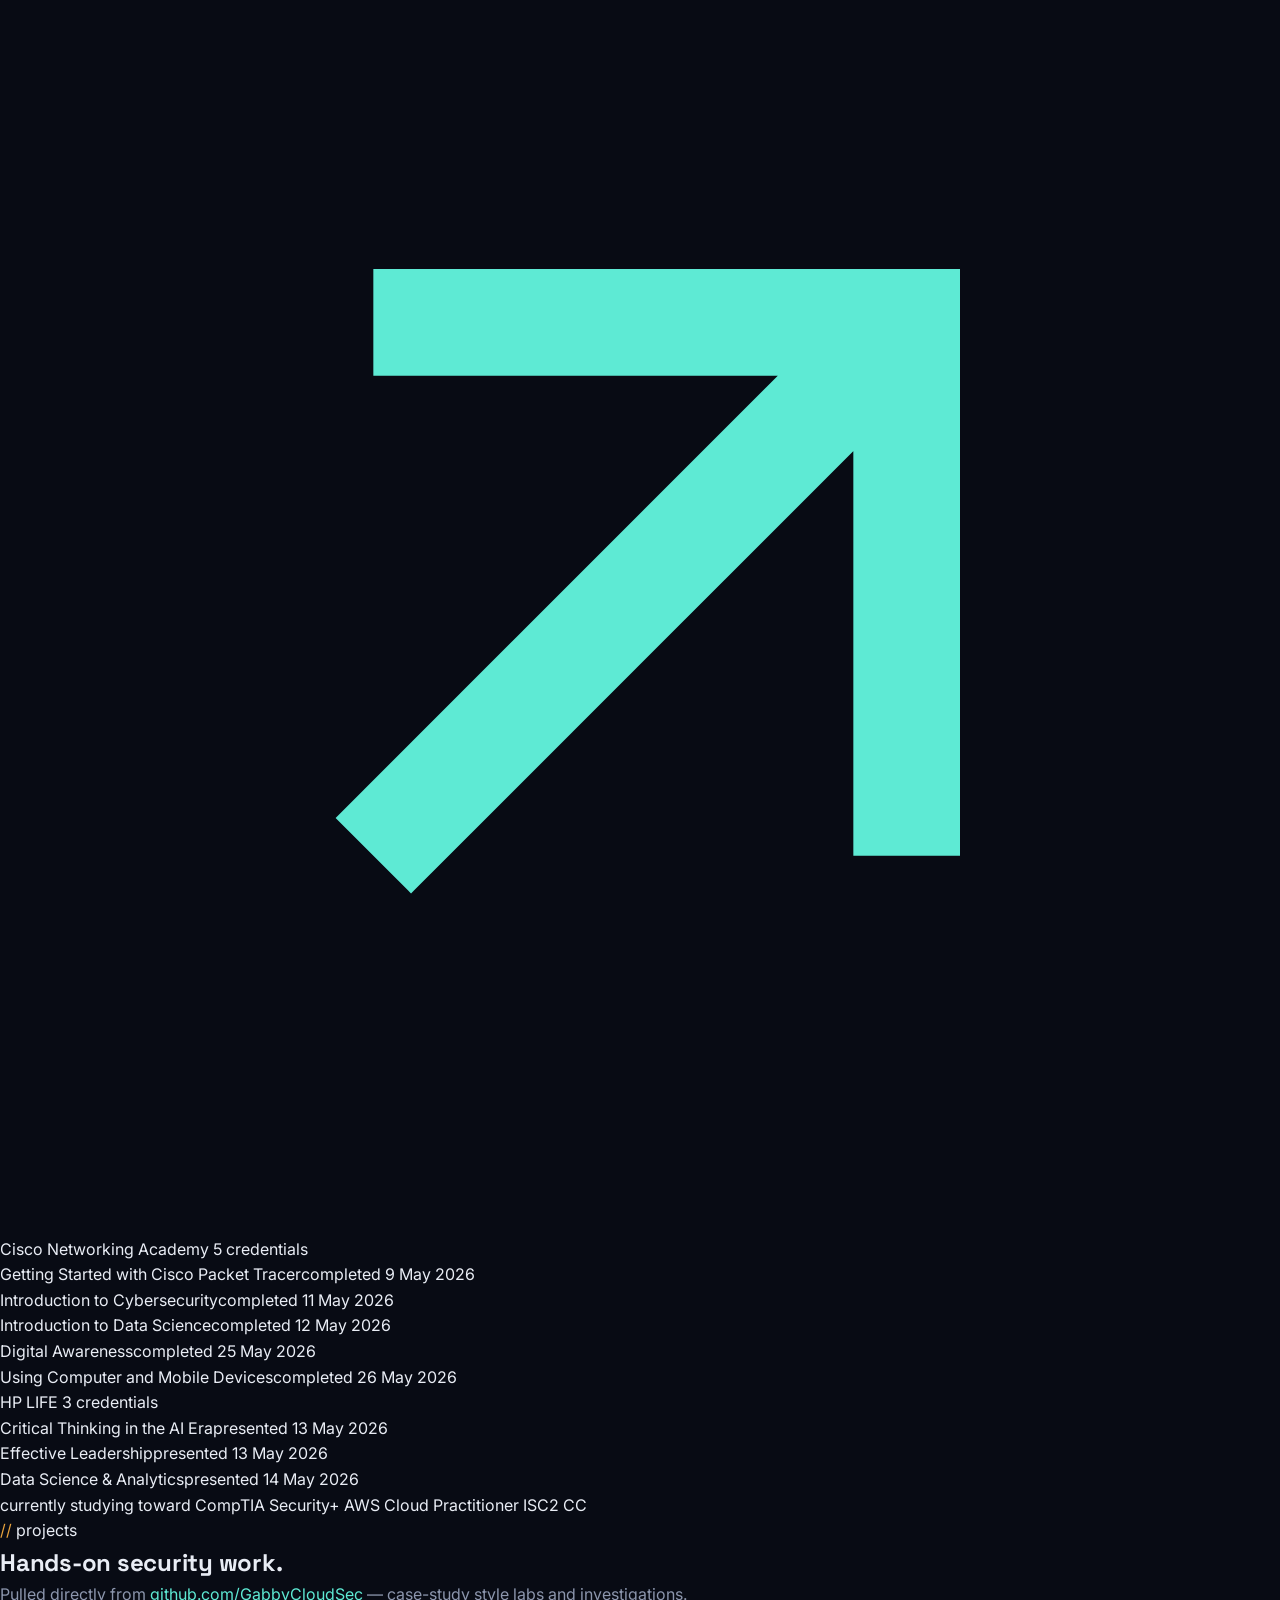
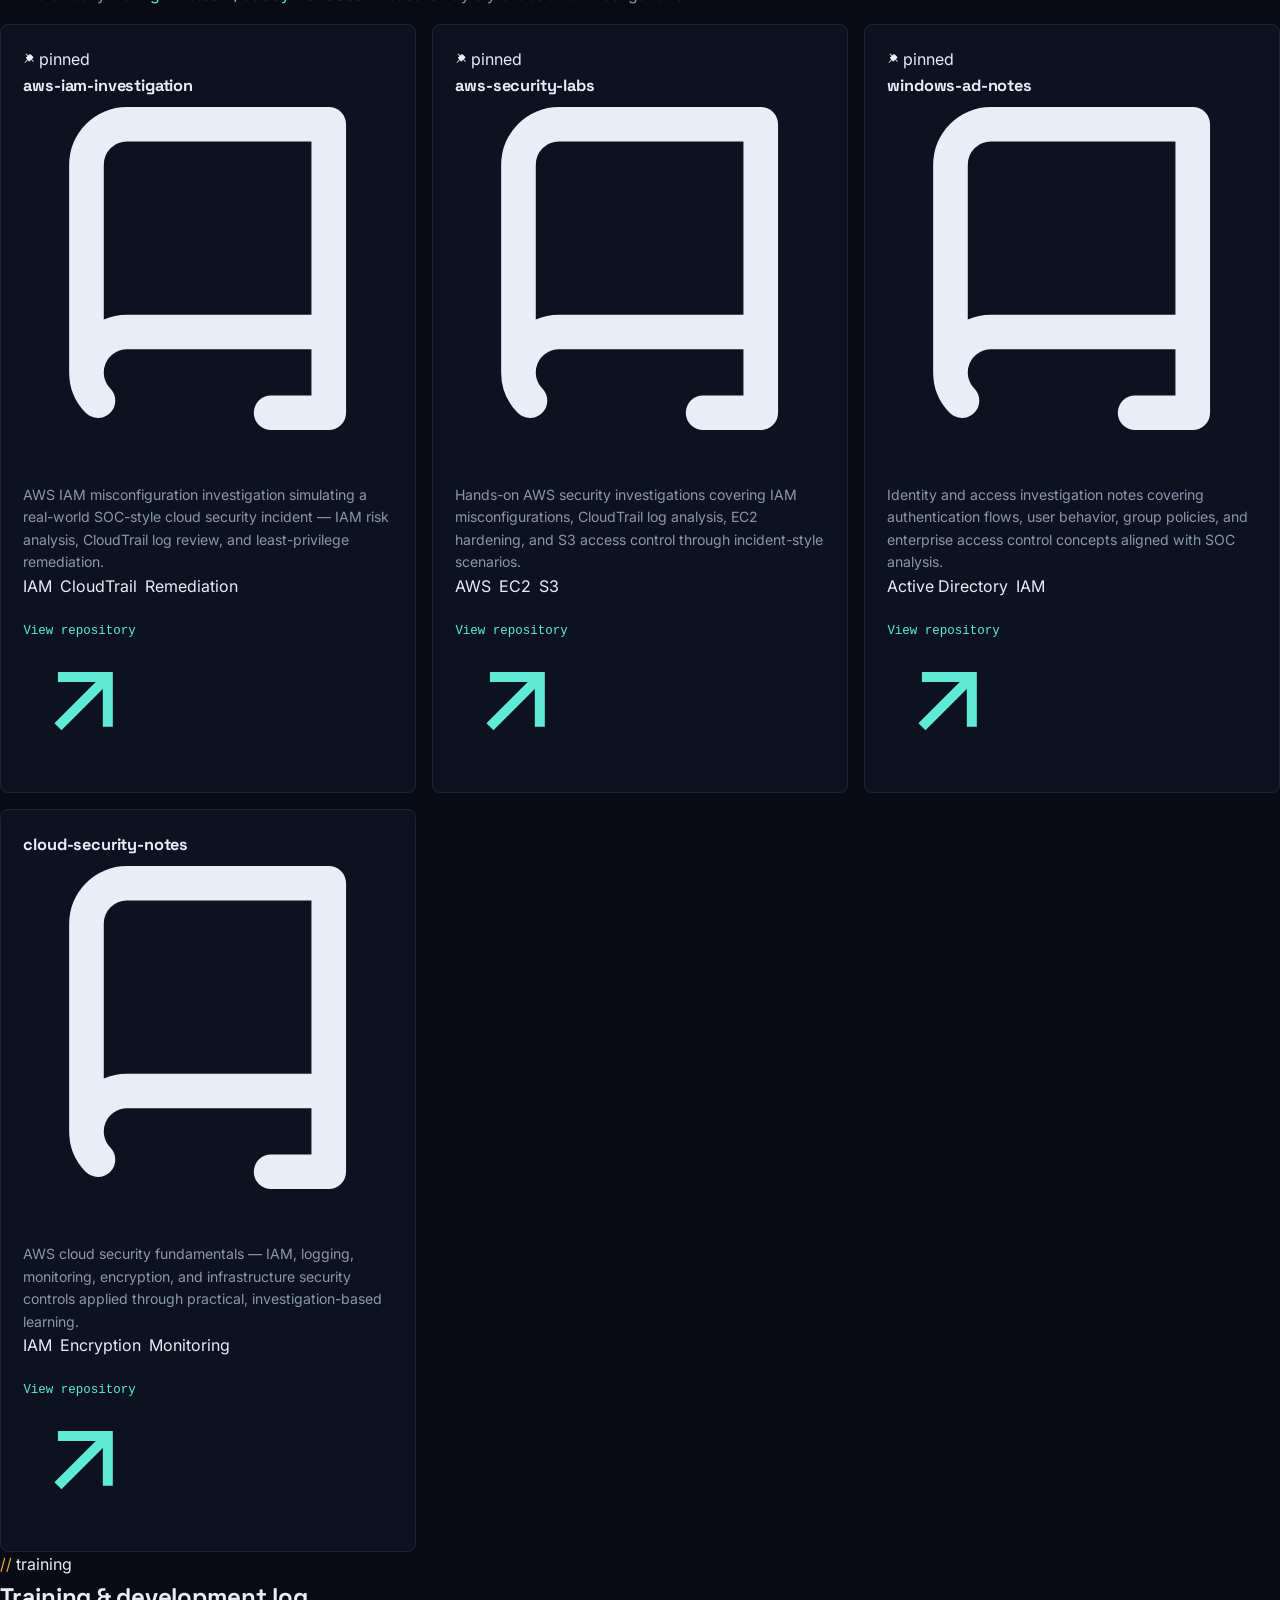
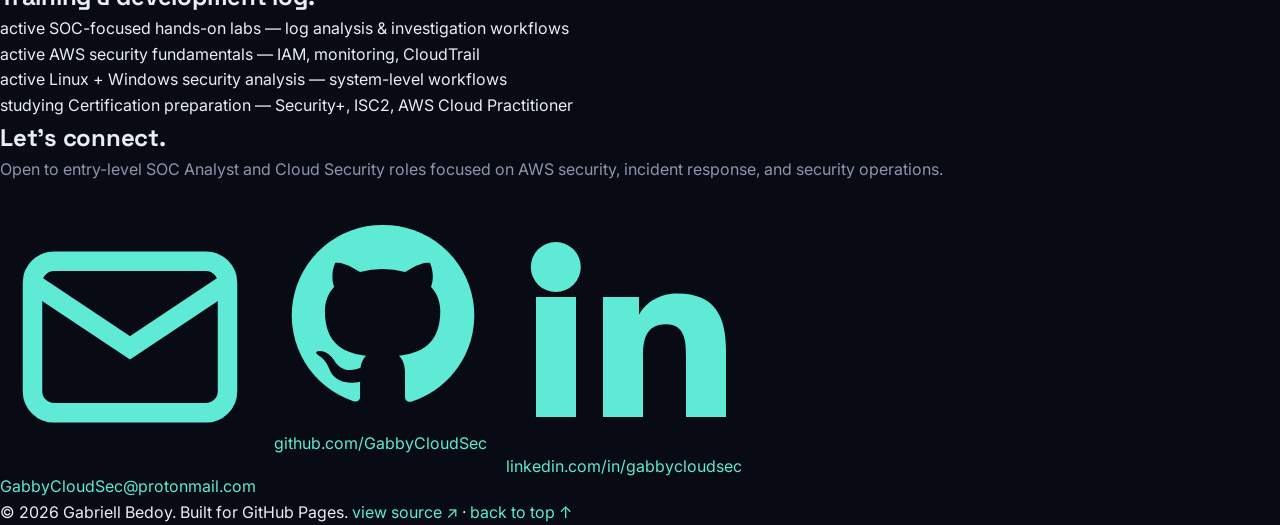
==== commit c913baca: "Change stylesheet link from styles.css to style.css" ====
--- a/index.html
+++ b/index.html
@@ -3,188 +3,575 @@
 <head>
 <meta charset="UTF-8">
 <meta name="viewport" content="width=device-width, initial-scale=1.0">
-
-<title>Gabriell Bedoy | SOC Analyst & Cloud Security (AWS) Focus</title>
-
-<meta name="description" content="Gabriell Bedoy — aspiring SOC Analyst & Cloud Security Engineer building hands-on AWS security, incident response, and SOC operations skills.">
-<meta property="og:title" content="Gabriell Bedoy | SOC & Cloud Security Portfolio">
-<meta property="og:description" content="Aspiring SOC Analyst & Cloud Security Engineer focused on AWS security, log analysis, and incident response.">
+<title>Gabriell Bedoy | SOC Analyst &amp; Cloud Security (AWS)</title>
+<meta name="description" content="Gabriell Bedoy — aspiring SOC Analyst &amp; Cloud Security Engineer building hands-on AWS security, incident response, and SOC operations skills.">
+<meta property="og:title" content="Gabriell Bedoy | SOC Analyst &amp; Cloud Security (AWS)">
+<meta property="og:description" content="Aspiring SOC Analyst &amp; Cloud Security Engineer focused on AWS security, log analysis, and incident response.">
 <meta property="og:type" content="website">
 <meta property="og:url" content="https://gabbycloudsec.github.io">
-
+<link rel="icon" href="data:image/svg+xml,%3Csvg xmlns='http://www.w3.org/2000/svg' viewBox='0 0 100 100'%3E%3Ccircle cx='50' cy='50' r='46' fill='%23060A12' stroke='%234FD8FF' stroke-width='4'/%3E%3Ccircle cx='50' cy='50' r='10' fill='%234FD8FF'/%3E%3C/svg%3E">
 <link rel="preconnect" href="https://fonts.googleapis.com">
 <link rel="preconnect" href="https://fonts.gstatic.com" crossorigin>
-<link href="https://fonts.googleapis.com/css2?family=Space+Grotesk:wght@500;600;700&family=Inter:wght@400;500;600&display=swap" rel="stylesheet">
-
+<link href="https://fonts.googleapis.com/css2?family=Space+Grotesk:wght@400;500;600;700&family=Inter:wght@400;500;600&family=IBM+Plex+Mono:wght@400;500;600&display=swap" rel="stylesheet">
 <link rel="stylesheet" href="style.css">
-<link rel="icon" type="image/svg+xml" href="favicon.svg">
 </head>
-
 <body>
 
-<header class="nav">
-  <div class="nav-inner">
-    <a href="#top" class="nav-brand">GB<span class="nav-brand-dim">.sec</span></a>
-    <nav class="nav-links">
-      <a href="#about">About</a>
-      <a href="#skills">Skills</a>
-      <a href="#projects">Projects</a>
-      <a href="#training">Training</a>
-      <a href="#contact">Contact</a>
+<div id="starfield"><canvas id="starCanvas"></canvas></div>
+
+<!-- ================= STATUS BAR / NAV ================= -->
+<header class="statusbar">
+  <div class="statusbar-inner">
+    <a href="#top" class="brand"><span class="caret">&gt;_</span>gabriell.bedoy</a>
+    <nav class="nav-links" id="navLinks">
+      <a href="#about">about</a>
+      <a href="#skills">skills</a>
+      <a href="#certifications">certs</a>
+      <a href="#projects">projects</a>
+      <a href="#training">training</a>
+      <a href="#contact">contact</a>
     </nav>
+    <div class="status-cluster mono">
+      <div class="status-dot-row"><span class="pulse-dot"></span> monitoring</div>
+      <span id="clock">--:--:-- UTC</span>
+      <button class="menu-toggle" id="menuToggle" aria-label="Open menu" aria-expanded="false">
+        <svg width="16" height="16" viewBox="0 0 24 24" fill="none" stroke="currentColor" stroke-width="2"><path d="M4 6h16M4 12h16M4 18h16"/></svg>
+      </button>
+    </div>
+  </div>
+  <div class="mobile-menu" id="mobileMenu">
+    <a href="#about">about</a>
+    <a href="#skills">skills</a>
+    <a href="#certifications">certs</a>
+    <a href="#projects">projects</a>
+    <a href="#training">training</a>
+    <a href="#contact">contact</a>
   </div>
 </header>
 
 <main id="top">
 
-<!-- HERO -->
-<section class="hero">
-  <div class="hero-grid">
-
-    <div class="hero-text">
-      <p class="eyebrow">// gabriell bedoy</p>
-
-      <h1>SOC Analyst & Cloud Security (AWS) Focus<span class="accent">.</span></h1>
-
-      <p class="hero-lede">
-        I focus on SOC-style security operations and AWS cloud security, with hands-on experience in IAM analysis, log investigation, and incident-focused security workflows.
-
-        My background in healthcare operations built strong discipline in handling sensitive systems, structured processes, and high-pressure environments.
-      </p>
-
-      <div class="hero-actions">
-        <a href="#projects" class="btn btn-primary">View Projects</a>
-        <a href="https://github.com/GabbyCloudSec" class="btn btn-ghost" target="_blank">GitHub ↗</a>
-      </div>
-
-      <div class="hero-meta">
-        <span class="status-dot"></span>
-        <span>Open to entry-level SOC Analyst & Cloud Security roles (AWS, incident response, security operations)</span>
-      </div>
-    </div>
-
+  <!-- ================= HERO ================= -->
+  <section class="hero" style="border-bottom:1px solid var(--line);">
+    <div class="wrap hero-grid">
+      <div>
+        <div class="eyebrow"><span class="blink">&gt;</span> whoami</div>
+        <h1 class="name">Gabriell Bedoy</h1>
+        <div class="role-line">SOC Analyst &amp; Cloud Security (AWS) Focus</div>
+        <p class="lede">I work SOC-style security operations and AWS cloud security — IAM analysis, log investigation, and incident-focused workflows. My background in healthcare operations built the discipline to handle sensitive systems and stay sharp under pressure.</p>
+        <div class="pill-row">
+          <span class="pill"><span class="dot"></span> open to entry-level SOC / cloud security roles</span>
+        </div>
+        <div class="cta-row">
+          <a href="#projects" class="btn btn-primary">View Projects</a>
+          <a href="https://github.com/GabbyCloudSec" target="_blank" rel="noopener" class="btn btn-ghost">GitHub ↗</a>
+          <a href="mailto:GabbyCloudSec@protonmail.com" class="btn btn-ghost">Email</a>
+        </div>
+      </div>
+      <div class="globe-stage">
+        <canvas id="globeCanvas" width="440" height="440"></canvas>
+        <div class="globe-caption"><span>●</span> global telemetry — simulated monitoring view</div>
+      </div>
+    </div>
+  </section>
+
+  <!-- ================= ABOUT ================= -->
+  <section id="about">
+    <div class="wrap">
+      <div class="sec-eyebrow"><span class="accent">//</span> about</div>
+      <h2 class="sec-title">From healthcare operations to cloud security.</h2>
+      <div class="about-grid">
+        <div class="about-copy">
+          <p>Working in healthcare taught me how critical it is to protect sensitive systems and respond clearly under pressure — structured processes, careful documentation, and calm decision-making when something goes wrong. That experience now drives how I approach cybersecurity and SOC operations.</p>
+          <p>I'm building hands-on experience in AWS security, SOC workflows, and incident analysis through structured labs and cloud-based investigations — treating every project like a real-world case file rather than a checklist.</p>
+          <p>My goal: a SOC Analyst or Cloud Security Engineer role focused on monitoring, detection, and incident response in production environments.</p>
+        </div>
+        <div class="stat-stack">
+          <div class="stat-card"><div class="k">background</div><div class="v">Healthcare Operations</div></div>
+          <div class="stat-card"><div class="k">target role</div><div class="v">SOC Analyst / Cloud Security</div></div>
+          <div class="stat-card"><div class="k">core focus</div><div class="v">AWS · SOC · Incident Response</div></div>
+        </div>
+      </div>
+
+      <div class="focus-grid">
+        <div class="focus-card">
+          <svg class="icon" viewBox="0 0 24 24" fill="none" stroke="currentColor" stroke-width="1.6"><circle cx="12" cy="12" r="9"/><path d="M12 7v5l3 3"/></svg>
+          <h3>SOC Operations</h3>
+          <p>Log analysis, incident investigation, and alert triage.</p>
+        </div>
+        <div class="focus-card">
+          <svg class="icon" viewBox="0 0 24 24" fill="none" stroke="currentColor" stroke-width="1.6"><path d="M7 16a4 4 0 0 1 0-8 5 5 0 0 1 9.6-1.5A4.5 4.5 0 0 1 17 16H7Z"/></svg>
+          <h3>AWS Cloud Security</h3>
+          <p>IAM, S3 access control, and CloudTrail monitoring.</p>
+        </div>
+        <div class="focus-card">
+          <svg class="icon" viewBox="0 0 24 24" fill="none" stroke="currentColor" stroke-width="1.6"><rect x="3" y="4" width="18" height="14" rx="2"/><path d="M3 9h18M8 4v5"/></svg>
+          <h3>Linux &amp; Windows Security</h3>
+          <p>Permissions, process monitoring, and system-level analysis.</p>
+        </div>
+        <div class="focus-card">
+          <svg class="icon" viewBox="0 0 24 24" fill="none" stroke="currentColor" stroke-width="1.6"><circle cx="12" cy="8" r="3.2"/><path d="M5 20c0-3.6 3.1-6 7-6s7 2.4 7 6"/></svg>
+          <h3>Identity &amp; Access Mgmt</h3>
+          <p>Active Directory fundamentals and access control concepts.</p>
+        </div>
+      </div>
+    </div>
+  </section>
+
+  <!-- ================= SKILLS ================= -->
+  <section id="skills">
+    <div class="wrap">
+      <div class="sec-eyebrow"><span class="accent">//</span> skills</div>
+      <h2 class="sec-title">Current tooling &amp; technical skills.</h2>
+      <p class="sec-intro">Skills built through hands-on labs, structured investigations, and self-directed study — actively expanding alongside certification prep.</p>
+      <div class="skills-grid">
+        <div class="skill-group">
+          <h3>Security Operations</h3>
+          <div class="tag-row">
+            <span class="tag">Log Analysis</span>
+            <span class="tag">Incident Investigation</span>
+            <span class="tag">Alert Triage</span>
+            <span class="tag">CloudTrail Review</span>
+            <span class="tag">Detection Workflows</span>
+          </div>
+        </div>
+        <div class="skill-group">
+          <h3>AWS &amp; Cloud Security</h3>
+          <div class="tag-row">
+            <span class="tag">IAM</span>
+            <span class="tag">S3 Access Control</span>
+            <span class="tag">CloudTrail</span>
+            <span class="tag">EC2 Hardening</span>
+            <span class="tag">Least Privilege</span>
+          </div>
+        </div>
+        <div class="skill-group">
+          <h3>Systems &amp; Identity</h3>
+          <div class="tag-row">
+            <span class="tag">Linux</span>
+            <span class="tag">Windows</span>
+            <span class="tag">Active Directory</span>
+            <span class="tag">Networking Fundamentals</span>
+            <span class="tag">Permissions &amp; Access</span>
+          </div>
+        </div>
+        <div class="skill-group">
+          <h3>Tools</h3>
+          <div class="tag-row">
+            <span class="tag">AWS Console</span>
+            <span class="tag">CLI</span>
+            <span class="tag">Git / GitHub</span>
+            <span class="tag">VirtualBox</span>
+            <span class="tag">Wireshark</span>
+            <span class="tag">Cisco Packet Tracer</span>
+          </div>
+        </div>
+      </div>
+    </div>
+  </section>
+
+  <!-- ================= CERTIFICATIONS ================= -->
+  <section id="certifications">
+    <div class="wrap">
+      <div class="sec-eyebrow"><span class="accent">//</span> certifications</div>
+      <h2 class="sec-title">Certifications &amp; badges.</h2>
+      <p class="sec-intro">9 completed credentials across security, networking, and data fundamentals. Verified badges on <a href="https://www.credly.com/users/gabriell-bedoy/badges/credly" target="_blank" rel="noopener" style="color:var(--cyan);">Credly ↗</a>.</p>
+
+      <div class="cred-groups">
+
+        <div class="cred-group">
+          <div class="cred-group-head">
+            <span class="cred-issuer">TryHackMe</span>
+            <span class="cred-count">1 credential</span>
+          </div>
+          <div class="cred-row">
+            <div class="cred-main">
+              <span class="cred-title">Pre Security — Learning Path</span>
+              <span class="cred-sub">19h 10m · completed 8 Jun 2026</span>
+            </div>
+            <a href="https://tryhackme.com/certificate/THM-MPXLUWFHU9" target="_blank" rel="noopener" class="cred-link">
+              View certificate <svg viewBox="0 0 24 24" fill="none" stroke="currentColor" stroke-width="2"><path d="M7 17 17 7M7 7h10v10"/></svg>
+            </a>
+          </div>
+        </div>
+
+        <div class="cred-group">
+          <div class="cred-group-head">
+            <span class="cred-issuer">Cisco Networking Academy</span>
+            <span class="cred-count">5 credentials</span>
+          </div>
+          <div class="cred-row"><div class="cred-main"><span class="cred-title">Getting Started with Cisco Packet Tracer</span><span class="cred-sub">completed 9 May 2026</span></div></div>
+          <div class="cred-row"><div class="cred-main"><span class="cred-title">Introduction to Cybersecurity</span><span class="cred-sub">completed 11 May 2026</span></div></div>
+          <div class="cred-row"><div class="cred-main"><span class="cred-title">Introduction to Data Science</span><span class="cred-sub">completed 12 May 2026</span></div></div>
+          <div class="cred-row"><div class="cred-main"><span class="cred-title">Digital Awareness</span><span class="cred-sub">completed 25 May 2026</span></div></div>
+          <div class="cred-row"><div class="cred-main"><span class="cred-title">Using Computer and Mobile Devices</span><span class="cred-sub">completed 26 May 2026</span></div></div>
+        </div>
+
+        <div class="cred-group">
+          <div class="cred-group-head">
+            <span class="cred-issuer">HP LIFE</span>
+            <span class="cred-count">3 credentials</span>
+          </div>
+          <div class="cred-row"><div class="cred-main"><span class="cred-title">Critical Thinking in the AI Era</span><span class="cred-sub">presented 13 May 2026</span></div></div>
+          <div class="cred-row"><div class="cred-main"><span class="cred-title">Effective Leadership</span><span class="cred-sub">presented 13 May 2026</span></div></div>
+          <div class="cred-row"><div class="cred-main"><span class="cred-title">Data Science &amp; Analytics</span><span class="cred-sub">presented 14 May 2026</span></div></div>
+        </div>
+
+      </div>
+
+      <div class="progress-strip">
+        <span class="progress-label">currently studying toward</span>
+        <span class="pill"><span class="dot" style="background:var(--amber);"></span> CompTIA Security+</span>
+        <span class="pill"><span class="dot" style="background:var(--amber);"></span> AWS Cloud Practitioner</span>
+        <span class="pill"><span class="dot" style="background:var(--text-faint);"></span> ISC2 CC</span>
+      </div>
+    </div>
+  </section>
+
+  <!-- ================= PROJECTS ================= -->
+  <section id="projects">
+    <div class="wrap">
+      <div class="sec-eyebrow"><span class="accent">//</span> projects</div>
+      <h2 class="sec-title">Hands-on security work.</h2>
+      <p class="sec-intro">Pulled directly from <a href="https://github.com/GabbyCloudSec" target="_blank" rel="noopener" style="color:var(--cyan);">github.com/GabbyCloudSec</a> — case-study style labs and investigations.</p>
+
+      <div class="project-grid">
+
+        <div class="project-card pinned">
+          <div class="pin-flag">
+            <svg width="12" height="12" viewBox="0 0 24 24" fill="currentColor"><path d="M16 2 8 10l-5 1 6 6-1 5 5-5 6 6 1-5-8-8 4-8Z" opacity="0"/><path d="M14.7 3.3a1 1 0 0 1 1.4 0l4.6 4.6a1 1 0 0 1 0 1.4l-3 3 4 4-1.4 1.4-4-4-3 3a1 1 0 0 1-1.4 0L9.5 14.3 4 19.8l-1-1L8.5 13l-2.4-2.4a1 1 0 0 1 0-1.4l3-3-4-4L6.5 1l4 4 3-3a1 1 0 0 1 1.2.3Z"/></svg>
+            pinned
+          </div>
+          <div class="project-head">
+            <h3>aws-iam-investigation</h3>
+            <svg class="repo-icon" viewBox="0 0 16 16" fill="currentColor"><path d="M2 2.5A2.5 2.5 0 0 1 4.5 0h8.75a.75.75 0 0 1 .75.75v12.5a.75.75 0 0 1-.75.75h-2.5a.75.75 0 1 1 0-1.5h1.75v-2H4.5a1 1 0 0 0-.714 1.7.75.75 0 0 1-1.072 1.05A2.495 2.495 0 0 1 2 11.5Zm10.5-1H4.5a1 1 0 0 0-1 1v6.708A2.5 2.5 0 0 1 4.5 9h8Z"/></svg>
+          </div>
+          <p class="desc">AWS IAM misconfiguration investigation simulating a real-world SOC-style cloud security incident — IAM risk analysis, CloudTrail log review, and least-privilege remediation.</p>
+          <div class="project-tags">
+            <span class="tag">IAM</span><span class="tag">CloudTrail</span><span class="tag">Remediation</span>
+          </div>
+          <a href="https://github.com/GabbyCloudSec/aws-iam-investigation" target="_blank" rel="noopener" class="project-link">
+            View repository <svg viewBox="0 0 24 24" fill="none" stroke="currentColor" stroke-width="2"><path d="M7 17 17 7M7 7h10v10"/></svg>
+          </a>
+        </div>
+
+        <div class="project-card pinned">
+          <div class="pin-flag">
+            <svg width="12" height="12" viewBox="0 0 24 24" fill="currentColor"><path d="M14.7 3.3a1 1 0 0 1 1.4 0l4.6 4.6a1 1 0 0 1 0 1.4l-3 3 4 4-1.4 1.4-4-4-3 3a1 1 0 0 1-1.4 0L9.5 14.3 4 19.8l-1-1L8.5 13l-2.4-2.4a1 1 0 0 1 0-1.4l3-3-4-4L6.5 1l4 4 3-3a1 1 0 0 1 1.2.3Z"/></svg>
+            pinned
+          </div>
+          <div class="project-head">
+            <h3>aws-security-labs</h3>
+            <svg class="repo-icon" viewBox="0 0 16 16" fill="currentColor"><path d="M2 2.5A2.5 2.5 0 0 1 4.5 0h8.75a.75.75 0 0 1 .75.75v12.5a.75.75 0 0 1-.75.75h-2.5a.75.75 0 1 1 0-1.5h1.75v-2H4.5a1 1 0 0 0-.714 1.7.75.75 0 0 1-1.072 1.05A2.495 2.495 0 0 1 2 11.5Zm10.5-1H4.5a1 1 0 0 0-1 1v6.708A2.5 2.5 0 0 1 4.5 9h8Z"/></svg>
+          </div>
+          <p class="desc">Hands-on AWS security investigations covering IAM misconfigurations, CloudTrail log analysis, EC2 hardening, and S3 access control through incident-style scenarios.</p>
+          <div class="project-tags">
+            <span class="tag">AWS</span><span class="tag">EC2</span><span class="tag">S3</span>
+          </div>
+          <a href="https://github.com/GabbyCloudSec/aws-security-labs" target="_blank" rel="noopener" class="project-link">
+            View repository <svg viewBox="0 0 24 24" fill="none" stroke="currentColor" stroke-width="2"><path d="M7 17 17 7M7 7h10v10"/></svg>
+          </a>
+        </div>
+
+        <div class="project-card pinned">
+          <div class="pin-flag">
+            <svg width="12" height="12" viewBox="0 0 24 24" fill="currentColor"><path d="M14.7 3.3a1 1 0 0 1 1.4 0l4.6 4.6a1 1 0 0 1 0 1.4l-3 3 4 4-1.4 1.4-4-4-3 3a1 1 0 0 1-1.4 0L9.5 14.3 4 19.8l-1-1L8.5 13l-2.4-2.4a1 1 0 0 1 0-1.4l3-3-4-4L6.5 1l4 4 3-3a1 1 0 0 1 1.2.3Z"/></svg>
+            pinned
+          </div>
+          <div class="project-head">
+            <h3>windows-ad-notes</h3>
+            <svg class="repo-icon" viewBox="0 0 16 16" fill="currentColor"><path d="M2 2.5A2.5 2.5 0 0 1 4.5 0h8.75a.75.75 0 0 1 .75.75v12.5a.75.75 0 0 1-.75.75h-2.5a.75.75 0 1 1 0-1.5h1.75v-2H4.5a1 1 0 0 0-.714 1.7.75.75 0 0 1-1.072 1.05A2.495 2.495 0 0 1 2 11.5Zm10.5-1H4.5a1 1 0 0 0-1 1v6.708A2.5 2.5 0 0 1 4.5 9h8Z"/></svg>
+          </div>
+          <p class="desc">Identity and access investigation notes covering authentication flows, user behavior, group policies, and enterprise access control concepts aligned with SOC analysis.</p>
+          <div class="project-tags">
+            <span class="tag">Active Directory</span><span class="tag">IAM</span>
+          </div>
+          <a href="https://github.com/GabbyCloudSec/windows-ad-notes" target="_blank" rel="noopener" class="project-link">
+            View repository <svg viewBox="0 0 24 24" fill="none" stroke="currentColor" stroke-width="2"><path d="M7 17 17 7M7 7h10v10"/></svg>
+          </a>
+        </div>
+
+        <div class="project-card">
+          <div class="project-head">
+            <h3>cloud-security-notes</h3>
+            <svg class="repo-icon" viewBox="0 0 16 16" fill="currentColor"><path d="M2 2.5A2.5 2.5 0 0 1 4.5 0h8.75a.75.75 0 0 1 .75.75v12.5a.75.75 0 0 1-.75.75h-2.5a.75.75 0 1 1 0-1.5h1.75v-2H4.5a1 1 0 0 0-.714 1.7.75.75 0 0 1-1.072 1.05A2.495 2.495 0 0 1 2 11.5Zm10.5-1H4.5a1 1 0 0 0-1 1v6.708A2.5 2.5 0 0 1 4.5 9h8Z"/></svg>
+          </div>
+          <p class="desc">AWS cloud security fundamentals — IAM, logging, monitoring, encryption, and infrastructure security controls applied through practical, investigation-based learning.</p>
+          <div class="project-tags">
+            <span class="tag">IAM</span><span class="tag">Encryption</span><span class="tag">Monitoring</span>
+          </div>
+          <a href="https://github.com/GabbyCloudSec/cloud-security-notes" target="_blank" rel="noopener" class="project-link">
+            View repository <svg viewBox="0 0 24 24" fill="none" stroke="currentColor" stroke-width="2"><path d="M7 17 17 7M7 7h10v10"/></svg>
+          </a>
+        </div>
+
+      </div>
+    </div>
+  </section>
+
+  <!-- ================= TRAINING ================= -->
+  <section id="training">
+    <div class="wrap">
+      <div class="sec-eyebrow"><span class="accent">//</span> training</div>
+      <h2 class="sec-title">Training &amp; development log.</h2>
+      <div class="training-list">
+        <div class="training-row"><span class="status-tag t-active">active</span> <span class="label">SOC-focused hands-on labs <span>— log analysis &amp; investigation workflows</span></span></div>
+        <div class="training-row"><span class="status-tag t-active">active</span> <span class="label">AWS security fundamentals <span>— IAM, monitoring, CloudTrail</span></span></div>
+        <div class="training-row"><span class="status-tag t-active">active</span> <span class="label">Linux + Windows security analysis <span>— system-level workflows</span></span></div>
+        <div class="training-row"><span class="status-tag t-progress">studying</span> <span class="label">Certification preparation <span>— Security+, ISC2, AWS Cloud Practitioner</span></span></div>
+      </div>
+    </div>
+  </section>
+
+  <!-- ================= CONTACT ================= -->
+  <section id="contact" class="contact-section">
+    <div class="wrap">
+      <div class="contact-panel">
+        <div class="contact-copy">
+          <h2>Let's connect.</h2>
+          <p>Open to entry-level SOC Analyst and Cloud Security roles focused on AWS security, incident response, and security operations.</p>
+        </div>
+        <div class="contact-links">
+          <a href="mailto:GabbyCloudSec@protonmail.com" class="contact-link-btn">
+            <svg viewBox="0 0 24 24" fill="none" stroke="currentColor" stroke-width="1.8"><rect x="3" y="5" width="18" height="14" rx="2"/><path d="m3 7 9 6 9-6"/></svg>
+            GabbyCloudSec@protonmail.com
+          </a>
+          <a href="https://github.com/GabbyCloudSec" target="_blank" rel="noopener" class="contact-link-btn">
+            <svg viewBox="0 0 24 24" fill="currentColor"><path d="M12 2a10 10 0 0 0-3.16 19.5c.5.1.68-.22.68-.48v-1.7c-2.78.6-3.37-1.34-3.37-1.34-.45-1.15-1.1-1.46-1.1-1.46-.9-.62.07-.6.07-.6 1 .07 1.53 1.03 1.53 1.03.89 1.52 2.34 1.08 2.91.83.09-.65.35-1.08.63-1.33-2.22-.25-4.56-1.11-4.56-4.94 0-1.1.39-1.99 1.03-2.69-.1-.25-.45-1.27.1-2.64 0 0 .84-.27 2.75 1.02a9.5 9.5 0 0 1 5 0c1.91-1.3 2.75-1.02 2.75-1.02.55 1.37.2 2.39.1 2.64.64.7 1.03 1.59 1.03 2.69 0 3.84-2.35 4.69-4.58 4.94.36.31.68.92.68 1.85v2.75c0 .26.18.58.69.48A10 10 0 0 0 12 2Z"/></svg>
+            github.com/GabbyCloudSec
+          </a>
+          <a href="https://www.linkedin.com/in/gabbycloudsec" target="_blank" rel="noopener" class="contact-link-btn">
+            <svg viewBox="0 0 24 24" fill="currentColor"><path d="M4.98 3.5a2.5 2.5 0 1 1 0 5 2.5 2.5 0 0 1 0-5ZM3 9h4v12H3V9Zm6.5 0h3.8v1.71h.05c.53-1 1.83-2.06 3.77-2.06C21 8.65 22 11.05 22 14.4V21h-4v-6c0-1.43-.03-3.27-2-3.27-2 0-2.3 1.56-2.3 3.17V21h-4V9Z"/></svg>
+            linkedin.com/in/gabbycloudsec
+          </a>
+        </div>
+      </div>
+    </div>
+  </section>
+
+</main>
+
+<footer>
+  <div class="wrap footer-inner">
+    <span>© 2026 Gabriell Bedoy. Built for GitHub Pages.</span>
+    <span><a href="https://github.com/GabbyCloudSec/gabbycloudsec.github.io" target="_blank" rel="noopener">view source ↗</a> · <a href="#top">back to top ↑</a></span>
   </div>
-</section>
-
-<!-- ABOUT -->
-<section class="section" id="about">
-  <p class="eyebrow">// 01 — about</p>
-
-  <div class="about-grid">
-    <div class="about-copy">
-
-      <h2>From healthcare operations to cloud security.</h2>
-
-      <p>
-        Working in healthcare taught me how critical it is to protect sensitive systems and respond under pressure.
-        That experience now drives my focus in cybersecurity and SOC operations.
-      </p>
-
-      <p>
-        I am building hands-on experience in AWS security, SOC workflows, and incident analysis through structured labs and cloud-based investigations.
-      </p>
-
-      <p>
-        My goal is to become a SOC Analyst or Cloud Security Engineer focused on monitoring, detection, and incident response in real-world environments.
-      </p>
-
-    </div>
-
-    <div class="about-stats">
-      <div class="stat-card">
-        <span class="stat-label">Background</span>
-        <span class="stat-value">Healthcare Operations</span>
-      </div>
-
-      <div class="stat-card">
-        <span class="stat-label">Focus Role</span>
-        <span class="stat-value">SOC Analyst / Cloud Security</span>
-      </div>
-
-      <div class="stat-card">
-        <span class="stat-label">Core Focus</span>
-        <span class="stat-value">AWS · SOC · Incident Response</span>
-      </div>
-    </div>
-  </div>
-</section>
-
-<!-- PROJECTS -->
-<section class="section" id="projects">
-  <p class="eyebrow">// 03 — projects</p>
-
-  <h2>Hands-On Security Work</h2>
-
-<div class="project-grid">
-
-  <a class="project-card" href="https://github.com/GabbyCloudSec/aws-security-labs" target="_blank">
-    <h3>AWS Security Labs</h3>
-    <p>
-      Hands-on AWS security investigations focused on IAM misconfigurations, CloudTrail log analysis,
-      EC2 security hardening, S3 access control, and incident-style security scenarios involving detection and remediation.
-    </p>
-  </a>
-
-  <a class="project-card" href="https://github.com/GabbyCloudSec/linux-notes" target="_blank">
-    <h3>Linux Security Notes</h3>
-    <p>
-      Linux system and security analysis covering permissions, process monitoring, networking,
-      and command-line workflows used in security operations and incident investigation.
-    </p>
-  </a>
-
-  <a class="project-card" href="https://github.com/GabbyCloudSec/windows-ad-notes" target="_blank">
-    <h3>Windows & Active Directory Notes</h3>
-    <p>
-      Identity and access investigation notes covering authentication flows, user behavior, group policies,
-      and enterprise access control concepts aligned with SOC analysis.
-    </p>
-  </a>
-
-  <a class="project-card" href="https://github.com/GabbyCloudSec/cloud-security-notes" target="_blank">
-    <h3>Cloud Security Notes</h3>
-    <p>
-      AWS cloud security fundamentals focused on IAM, logging, monitoring, and infrastructure security controls
-      applied through practical, investigation-based learning.
-    </p>
-  </a>
-
-</div>
-</section>
-
-<!-- TRAINING -->
-<section class="section" id="training">
-  <p class="eyebrow">// 04 — training</p>
-
-  <h2>Training & Development</h2>
-
-  <ul>
-    <li>SOC-focused hands-on labs (log analysis, investigation workflows)</li>
-    <li>AWS security fundamentals (IAM, monitoring, CloudTrail)</li>
-    <li>Linux + Windows system security analysis</li>
-    <li>Security + certification preparation (Security+, ISC2, AWS Cloud Practitioner)</li>
-  </ul>
-</section>
-
-<!-- CONTACT -->
-<section class="section" id="contact">
-  <p class="eyebrow">// 05 — contact</p>
-
-  <h2>Let’s connect.</h2>
-
-  <p>
-    Open to entry-level SOC Analyst and Cloud Security roles focused on AWS security,
-    incident response, and security operations.
-  </p>
-
-  <div class="contact-links">
-    <a href="mailto:GabbyCloudSec@protonmail.com">Email</a>
-    <a href="https://github.com/GabbyCloudSec" target="_blank">GitHub</a>
-    <a href="https://gabbycloudsec.github.io" target="_blank">Portfolio</a>
-  </div>
-</section>
-
-</main>
+</footer>
+
+<script>
+/* ===================== CLOCK ===================== */
+function tickClock(){
+  const el = document.getElementById('clock');
+  if(!el) return;
+  const d = new Date();
+  const hh = String(d.getUTCHours()).padStart(2,'0');
+  const mm = String(d.getUTCMinutes()).padStart(2,'0');
+  const ss = String(d.getUTCSeconds()).padStart(2,'0');
+  el.textContent = `${hh}:${mm}:${ss} UTC`;
+}
+tickClock();
+setInterval(tickClock, 1000);
+
+/* ===================== MOBILE NAV ===================== */
+(function(){
+  const btn = document.getElementById('menuToggle');
+  const menu = document.getElementById('mobileMenu');
+  if(!btn || !menu) return;
+  btn.addEventListener('click', () => {
+    const open = menu.classList.toggle('open');
+    btn.setAttribute('aria-expanded', open ? 'true' : 'false');
+  });
+  menu.querySelectorAll('a').forEach(a => a.addEventListener('click', () => {
+    menu.classList.remove('open');
+    btn.setAttribute('aria-expanded', 'false');
+  }));
+})();
+
+/* ===================== STARFIELD ===================== */
+(function(){
+  const canvas = document.getElementById('starCanvas');
+  const ctx = canvas.getContext('2d');
+  const reduceMotion = window.matchMedia('(prefers-reduced-motion: reduce)').matches;
+  let stars = [];
+  function resize(){
+    canvas.width = window.innerWidth * devicePixelRatio;
+    canvas.height = window.innerHeight * devicePixelRatio;
+    canvas.style.width = window.innerWidth + 'px';
+    canvas.style.height = window.innerHeight + 'px';
+    const count = Math.min(90, Math.floor(window.innerWidth/16));
+    stars = Array.from({length:count}, () => ({
+      x: Math.random()*canvas.width,
+      y: Math.random()*canvas.height,
+      r: Math.random()*1.0*devicePixelRatio + 0.25,
+      a: Math.random()*0.35 + 0.08,
+      tw: Math.random()*0.01 + 0.003,
+      dir: Math.random() > 0.5 ? 1 : -1
+    }));
+  }
+  function draw(){
+    ctx.clearRect(0,0,canvas.width,canvas.height);
+    for(const s of stars){
+      if(!reduceMotion){
+        s.a += s.tw*s.dir;
+        if(s.a > 0.85 || s.a < 0.1) s.dir *= -1;
+      }
+      ctx.beginPath();
+      ctx.arc(s.x, s.y, s.r, 0, Math.PI*2);
+      ctx.fillStyle = `rgba(231,236,245,${s.a})`;
+      ctx.fill();
+    }
+    if(!reduceMotion) requestAnimationFrame(draw);
+  }
+  window.addEventListener('resize', resize);
+  resize();
+  draw();
+})();
+
+/* ===================== ROTATING GLOBE (SOC monitoring visual) ===================== */
+(function(){
+  const canvas = document.getElementById('globeCanvas');
+  if(!canvas) return;
+  const ctx = canvas.getContext('2d');
+  const reduceMotion = window.matchMedia('(prefers-reduced-motion: reduce)').matches;
+  const DPR = Math.min(devicePixelRatio || 1, 2);
+
+  function fitCanvas(){
+    const size = canvas.clientWidth || 440;
+    canvas.width = size * DPR;
+    canvas.height = size * DPR;
+  }
+  fitCanvas();
+  window.addEventListener('resize', fitCanvas);
+
+  const LAT_STEPS = 9;   // latitude rings
+  const LON_STEPS = 16;  // longitude points per ring
+  const points = [];
+  for(let i=1;i<LAT_STEPS;i++){
+    const lat = (Math.PI * i/LAT_STEPS) - Math.PI/2; // -90..90
+    const ringR = Math.cos(lat);
+    const y = Math.sin(lat);
+    const steps = Math.max(6, Math.round(LON_STEPS * ringR));
+    for(let j=0;j<steps;j++){
+      const lon = (Math.PI*2*j/steps);
+      points.push({lat, lon, baseY:y, ringR});
+    }
+  }
+
+  // marker "monitored regions" at fixed lat/lon (illustrative)
+  const markers = [
+    {lat: 0.70, lon: 0.0},
+    {lat: 0.10, lon: 2.2},
+    {lat: -0.45, lon: -1.6},
+    {lat: 0.55, lon: -2.6}
+  ];
+
+  let rotation = 0;
+  let arcTimer = 0;
+  let activeArc = null; // {from, to, t}
+
+  function project(lat, lon, rot, R){
+    const totalLon = lon + rot;
+    const x = Math.cos(lat) * Math.cos(totalLon);
+    const z = Math.cos(lat) * Math.sin(totalLon);
+    const y = Math.sin(lat);
+    return { x: x*R, y: -y*R, z, visible: z > -0.15 };
+  }
+
+  function draw(){
+    const size = canvas.width;
+    const cx = size/2, cy = size/2;
+    const R = size*0.40;
+    ctx.clearRect(0,0,size,size);
+
+    // outer glow ring
+    const grad = ctx.createRadialGradient(cx,cy,R*0.6,cx,cy,R*1.25);
+    grad.addColorStop(0, 'rgba(79,216,255,0.10)');
+    grad.addColorStop(1, 'rgba(79,216,255,0)');
+    ctx.fillStyle = grad;
+    ctx.beginPath();
+    ctx.arc(cx,cy,R*1.25,0,Math.PI*2);
+    ctx.fill();
+
+    // sphere base
+    ctx.beginPath();
+    ctx.arc(cx,cy,R,0,Math.PI*2);
+    ctx.fillStyle = 'rgba(13,20,36,0.55)';
+    ctx.fill();
+    ctx.lineWidth = 1*DPR;
+    ctx.strokeStyle = 'rgba(79,216,255,0.25)';
+    ctx.stroke();
+
+    // dotted grid
+    for(const p of points){
+      const proj = project(p.lat, p.lon, rotation, R);
+      if(!proj.visible) continue;
+      const depth = (proj.z + 1) / 2; // 0..1
+      const px = cx + proj.x, py = cy + proj.y;
+      ctx.beginPath();
+      ctx.arc(px, py, (0.9 + depth*1.1)*DPR, 0, Math.PI*2);
+      ctx.fillStyle = `rgba(79,216,255,${0.10 + depth*0.35})`;
+      ctx.fill();
+    }
+
+    // markers
+    const visMarkers = [];
+    markers.forEach((m, idx) => {
+      const proj = project(m.lat, m.lon, rotation, R);
+      if(proj.visible){
+        const depth = (proj.z + 1) / 2;
+        const px = cx + proj.x, py = cy + proj.y;
+        visMarkers.push({idx, px, py, depth});
+        const pulse = 0.6 + 0.4*Math.sin(Date.now()/450 + idx*1.7);
+        ctx.beginPath();
+        ctx.arc(px, py, (3.2*DPR)*depth + pulse*1.5*DPR, 0, Math.PI*2);
+        ctx.fillStyle = `rgba(255,180,84,${0.55*depth})`;
+        ctx.fill();
+        ctx.beginPath();
+        ctx.arc(px, py, 1.8*DPR*depth, 0, Math.PI*2);
+        ctx.fillStyle = '#ffd9a0';
+        ctx.fill();
+      }
+    });
+
+    // arc between two visible markers (data flow effect)
+    if(!reduceMotion){
+      arcTimer++;
+      if(!activeArc && visMarkers.length >= 2 && arcTimer % 140 === 0){
+        const a = visMarkers[Math.floor(Math.random()*visMarkers.length)];
+        let b = visMarkers[Math.floor(Math.random()*visMarkers.length)];
+        if(b.idx === a.idx) b = visMarkers[(visMarkers.indexOf(b)+1)%visMarkers.length];
+        activeArc = {a, b, t:0};
+      }
+      if(activeArc){
+        const {a,b} = activeArc;
+        const midX = (a.px+b.px)/2, midY = (a.py+b.py)/2 - R*0.28;
+        const t = activeArc.t;
+        // draw arc path
+        ctx.beginPath();
+        ctx.moveTo(a.px,a.py);
+        ctx.quadraticCurveTo(midX, midY, b.px, b.py);
+        ctx.strokeStyle = 'rgba(79,216,255,0.35)';
+        ctx.lineWidth = 1*DPR;
+        ctx.stroke();
+        // moving dot along curve
+        const tt = t;
+        const x = (1-tt)*(1-tt)*a.px + 2*(1-tt)*tt*midX + tt*tt*b.px;
+        const y = (1-tt)*(1-tt)*a.py + 2*(1-tt)*tt*midY + tt*tt*b.py;
+        ctx.beginPath();
+        ctx.arc(x,y,2.2*DPR,0,Math.PI*2);
+        ctx.fillStyle = '#4fd8ff';
+        ctx.fill();
+        activeArc.t += 0.018;
+        if(activeArc.t >= 1) activeArc = null;
+      }
+    }
+
+    if(!reduceMotion) rotation += 0.0032;
+    requestAnimationFrame(draw);
+  }
+  draw();
+})();
+</script>
 
 </body>
 </html>
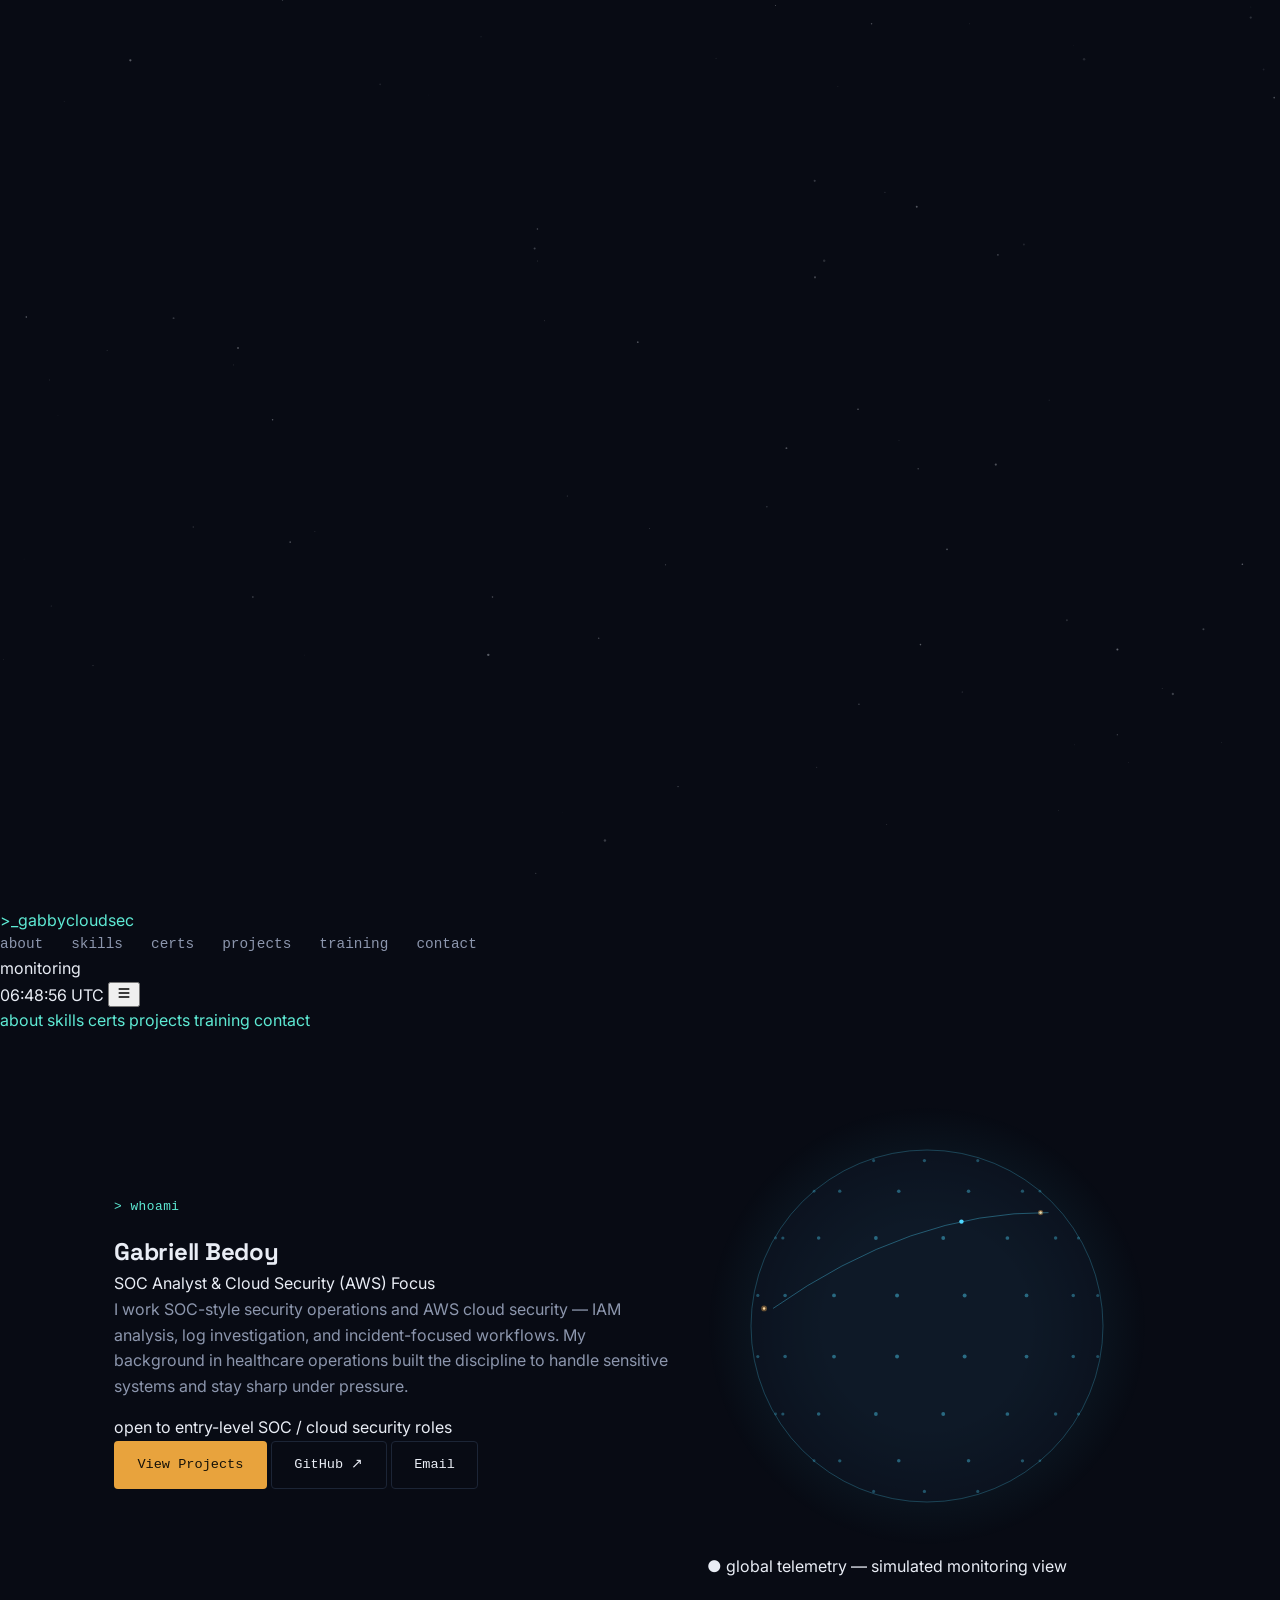
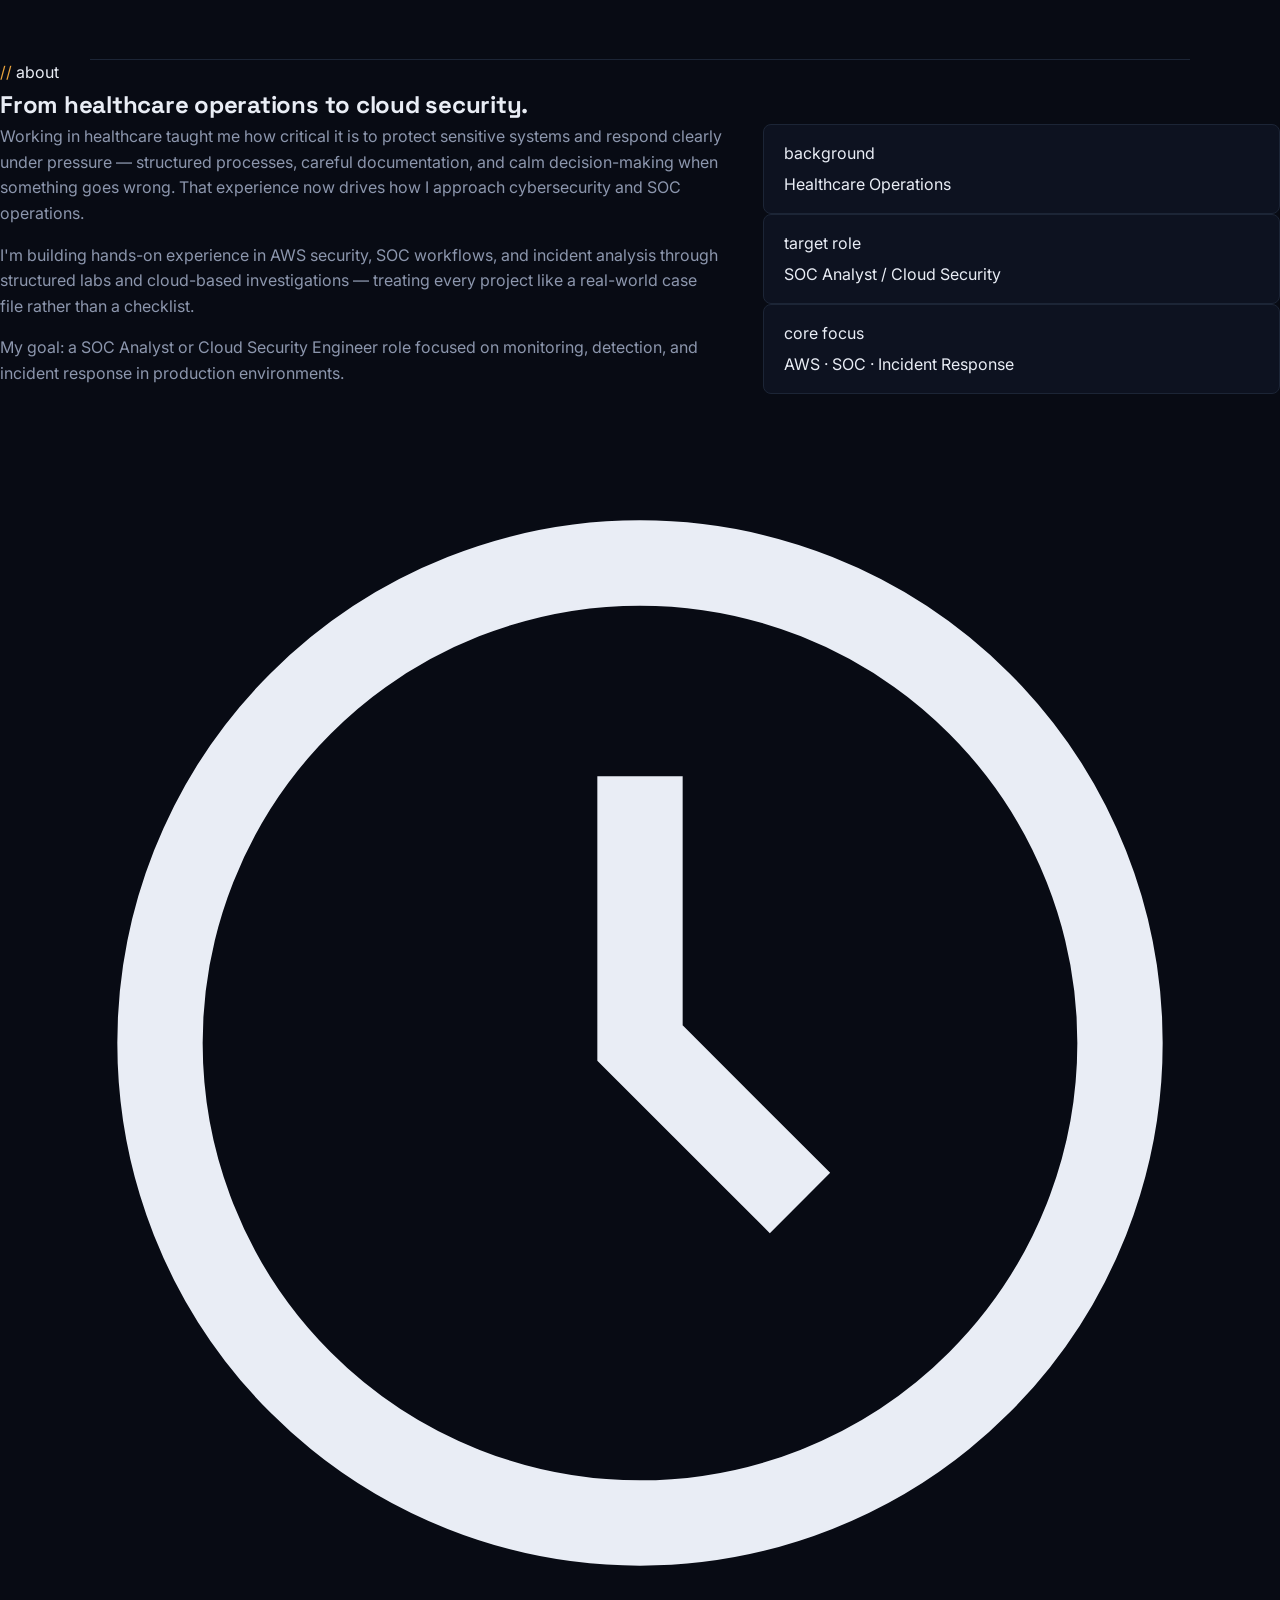
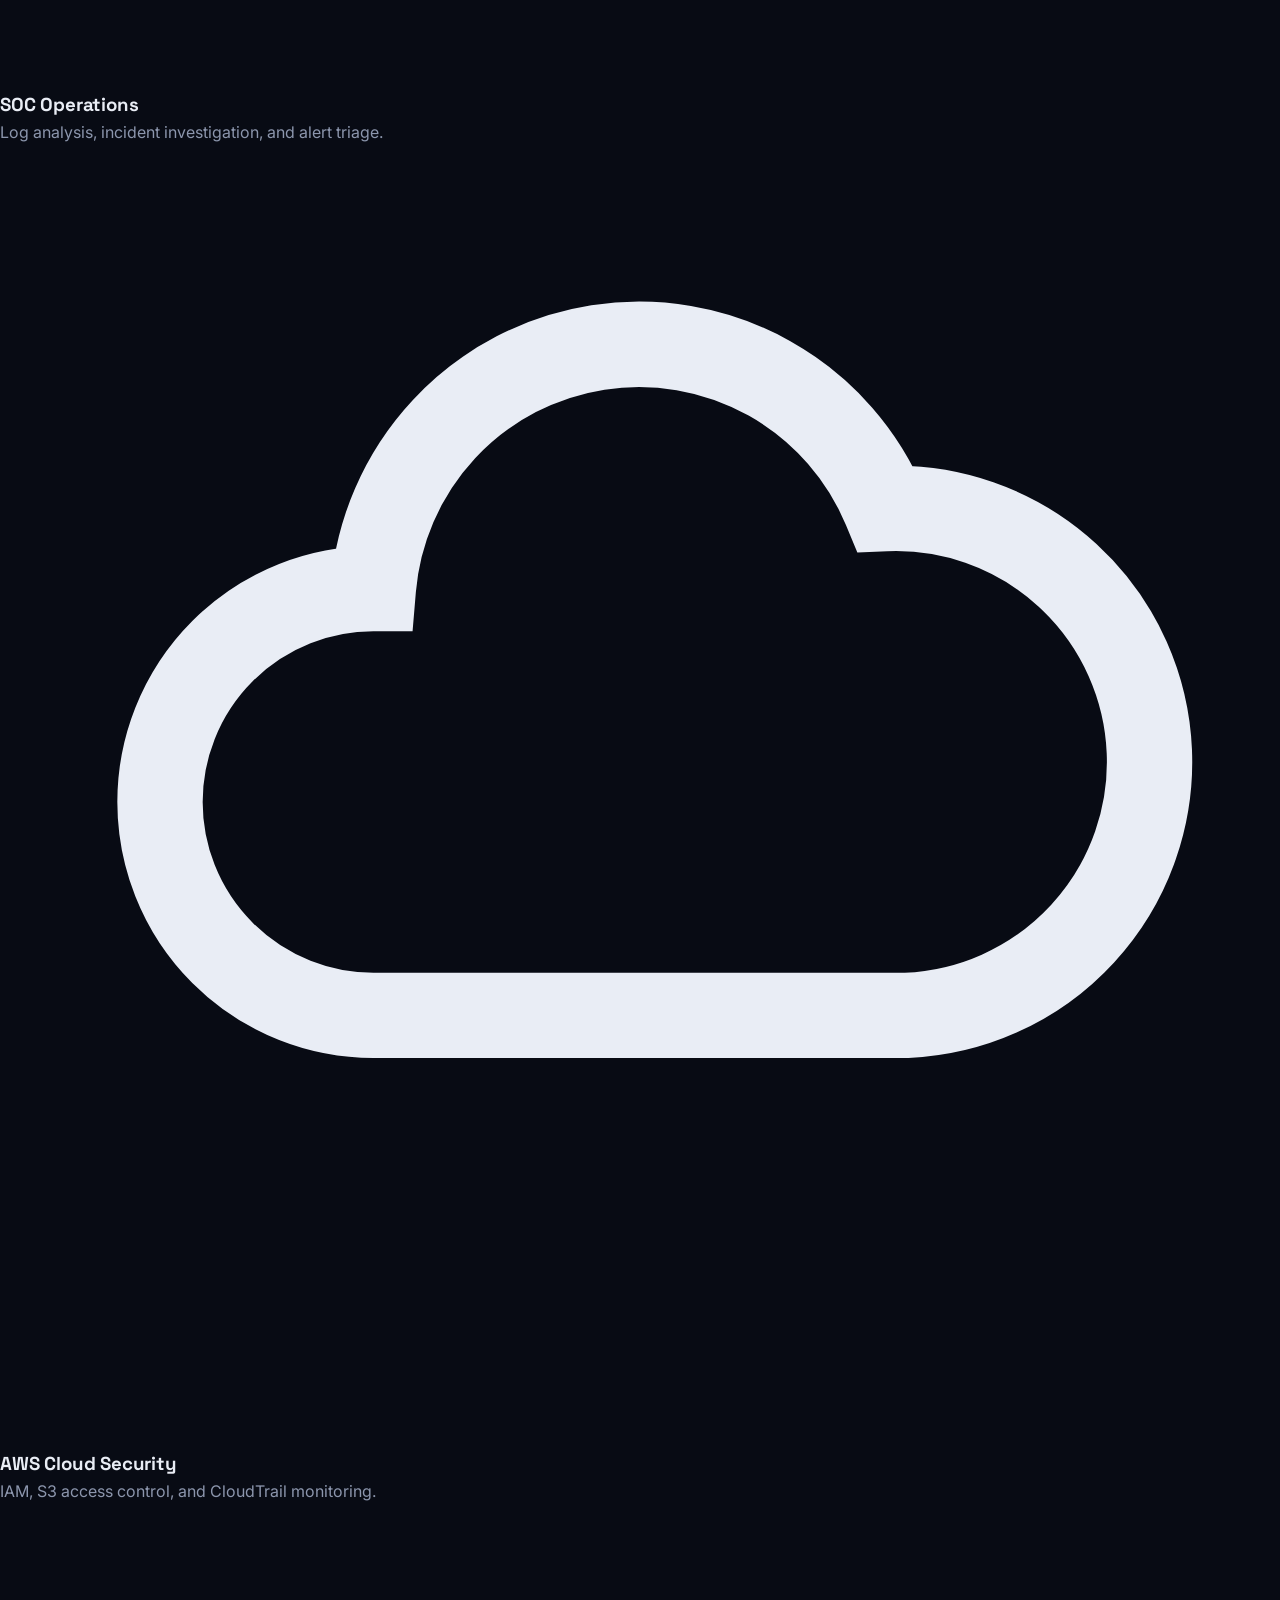
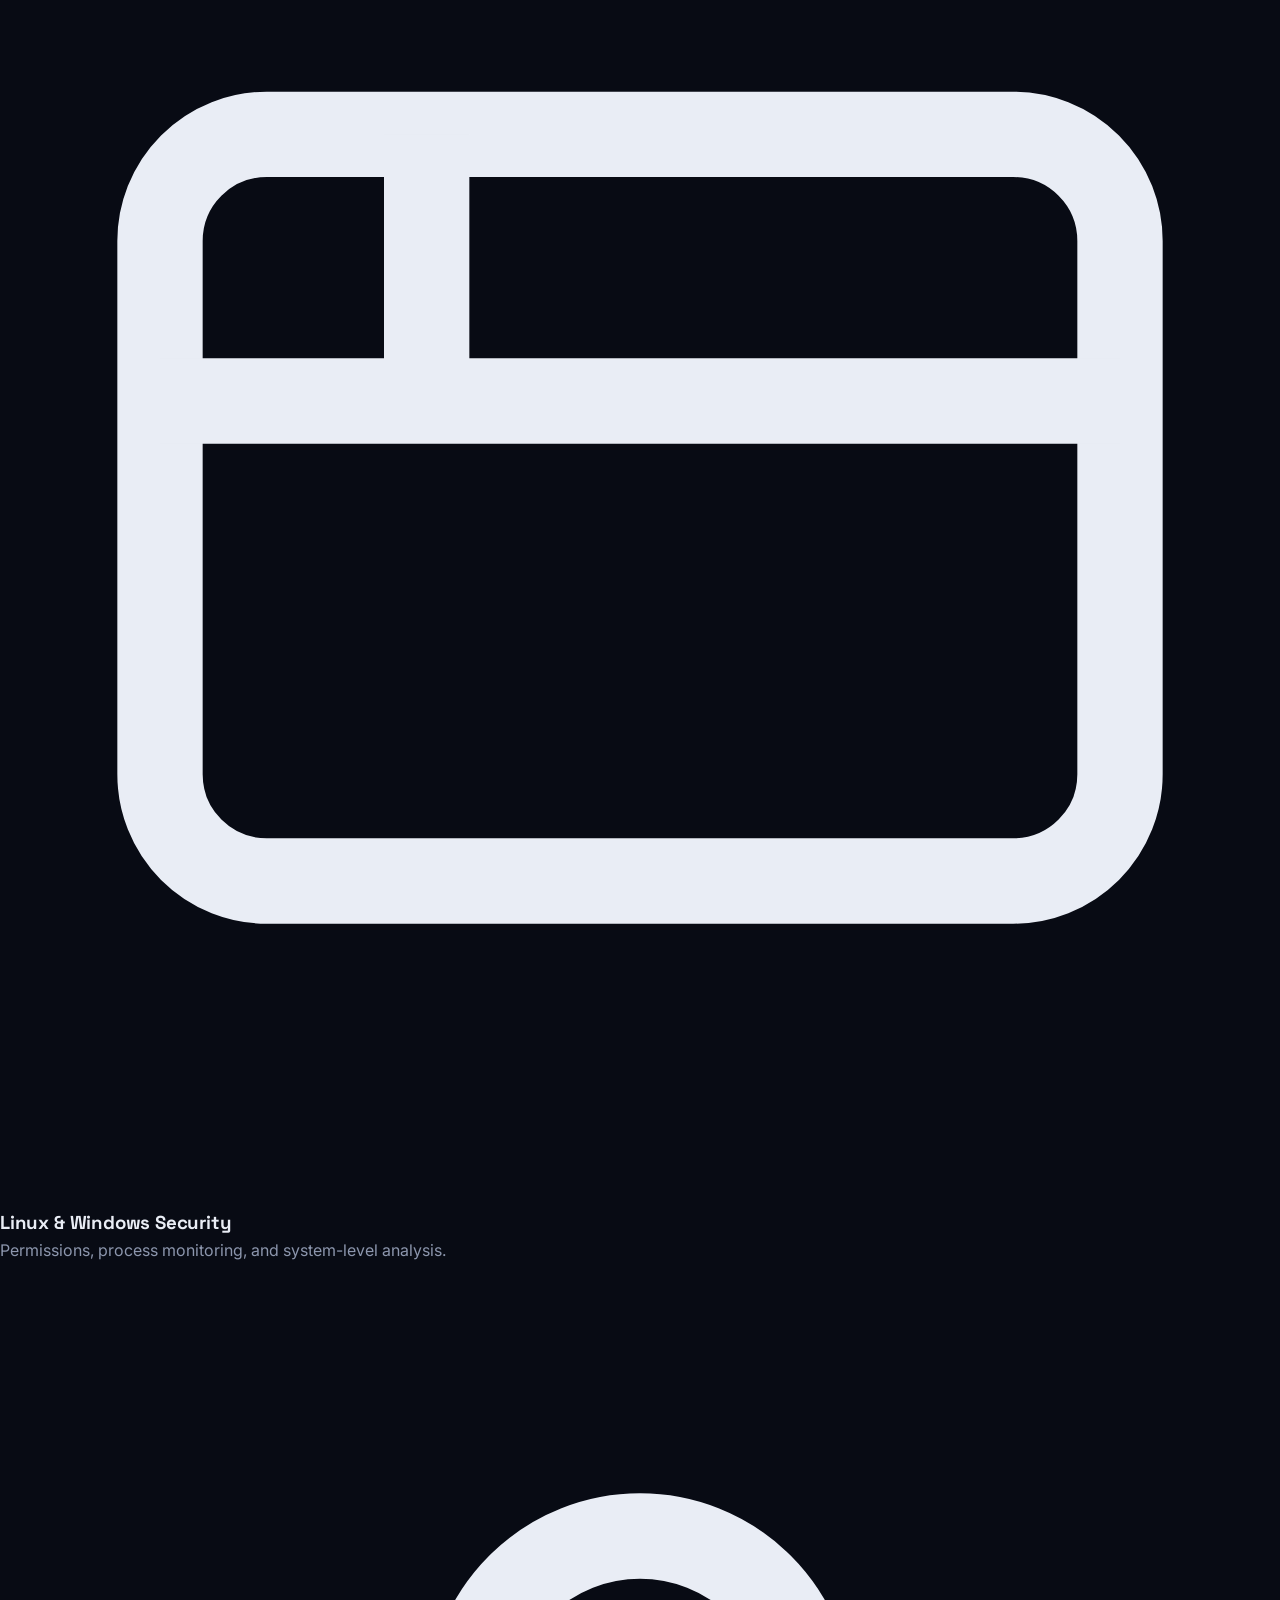
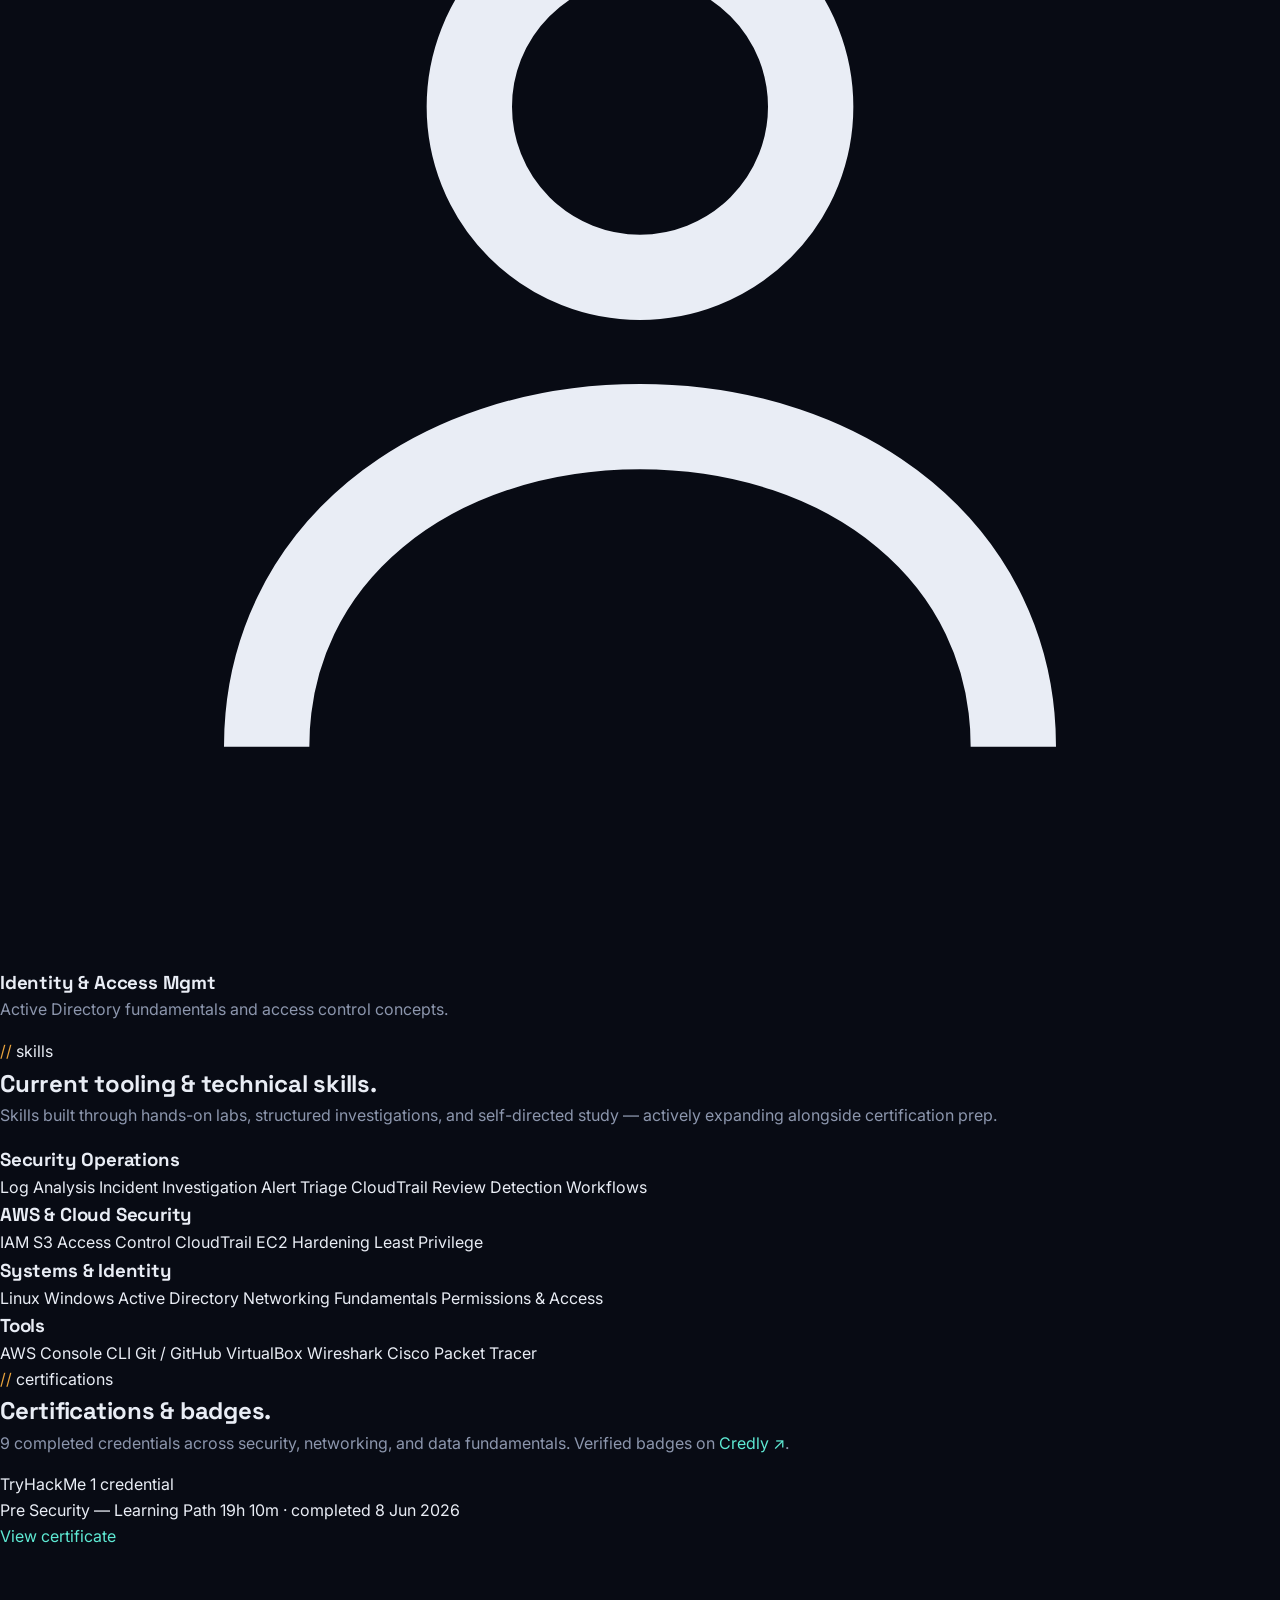
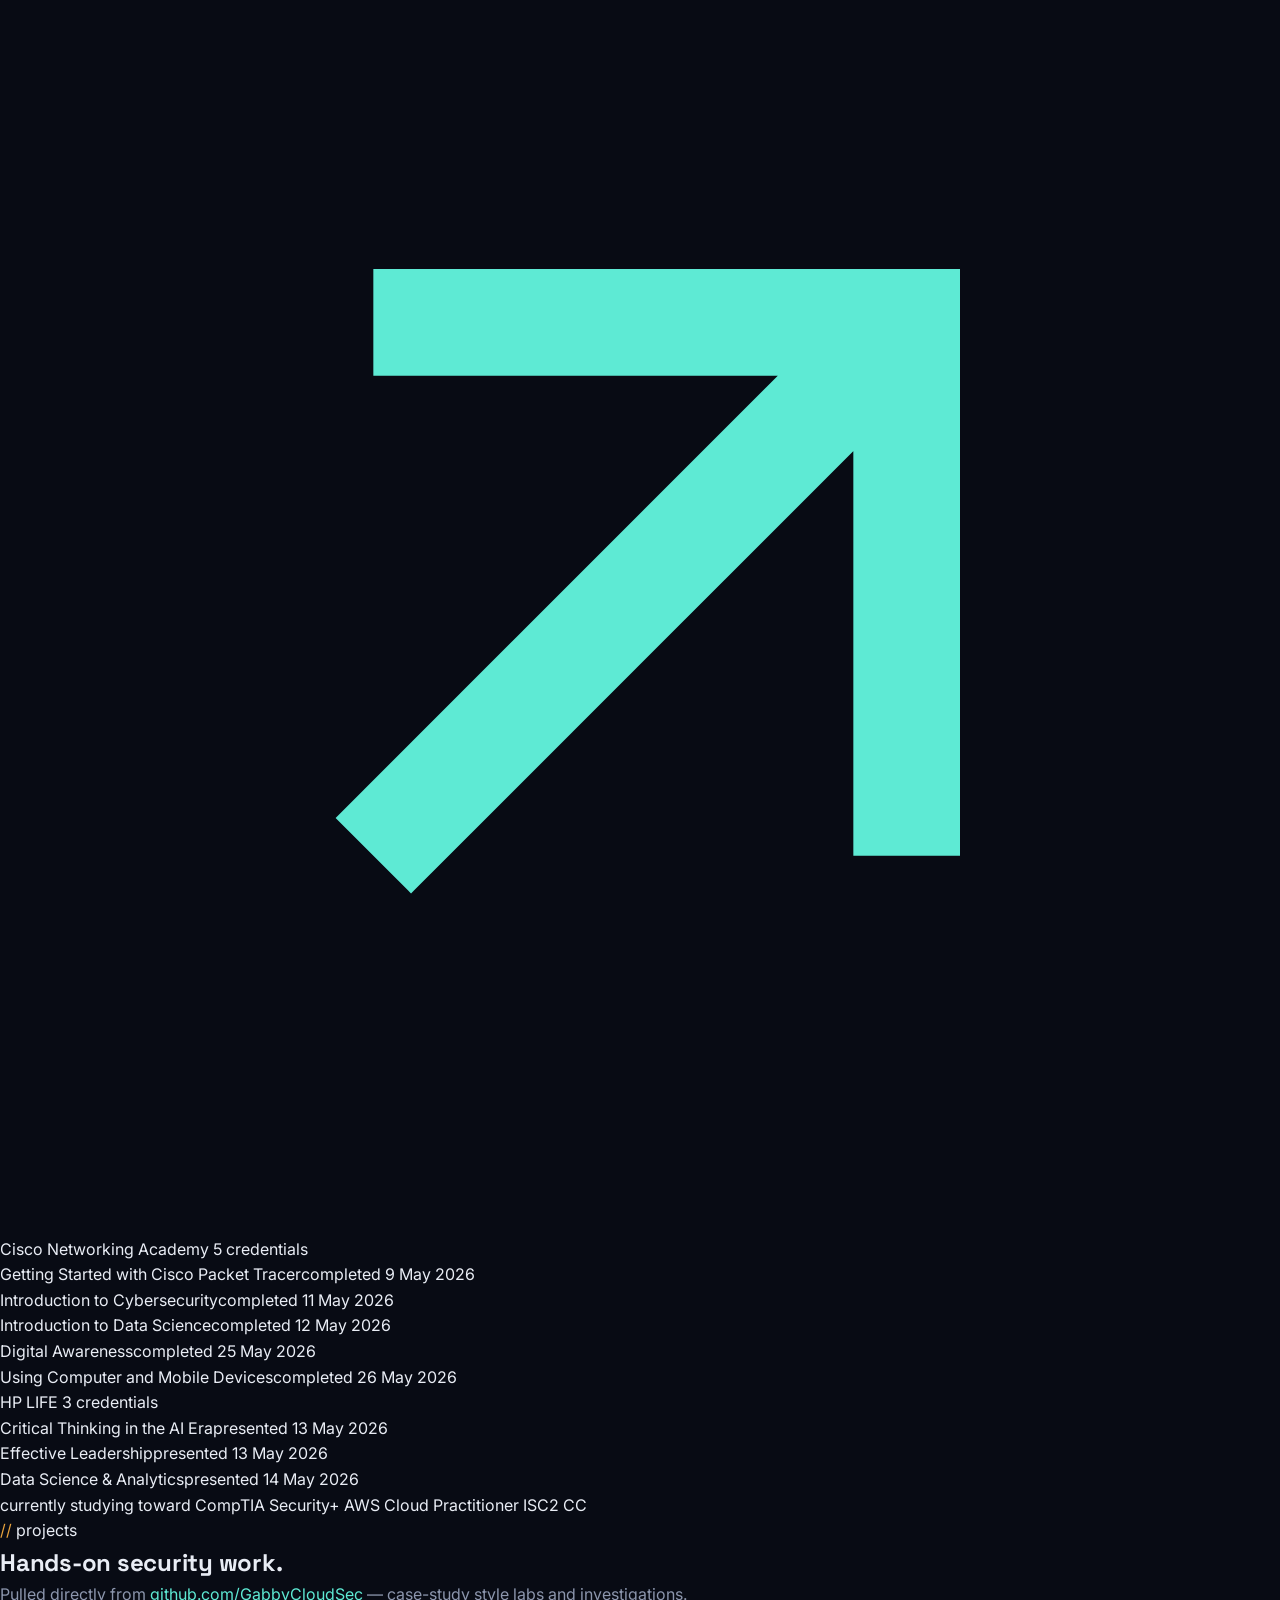
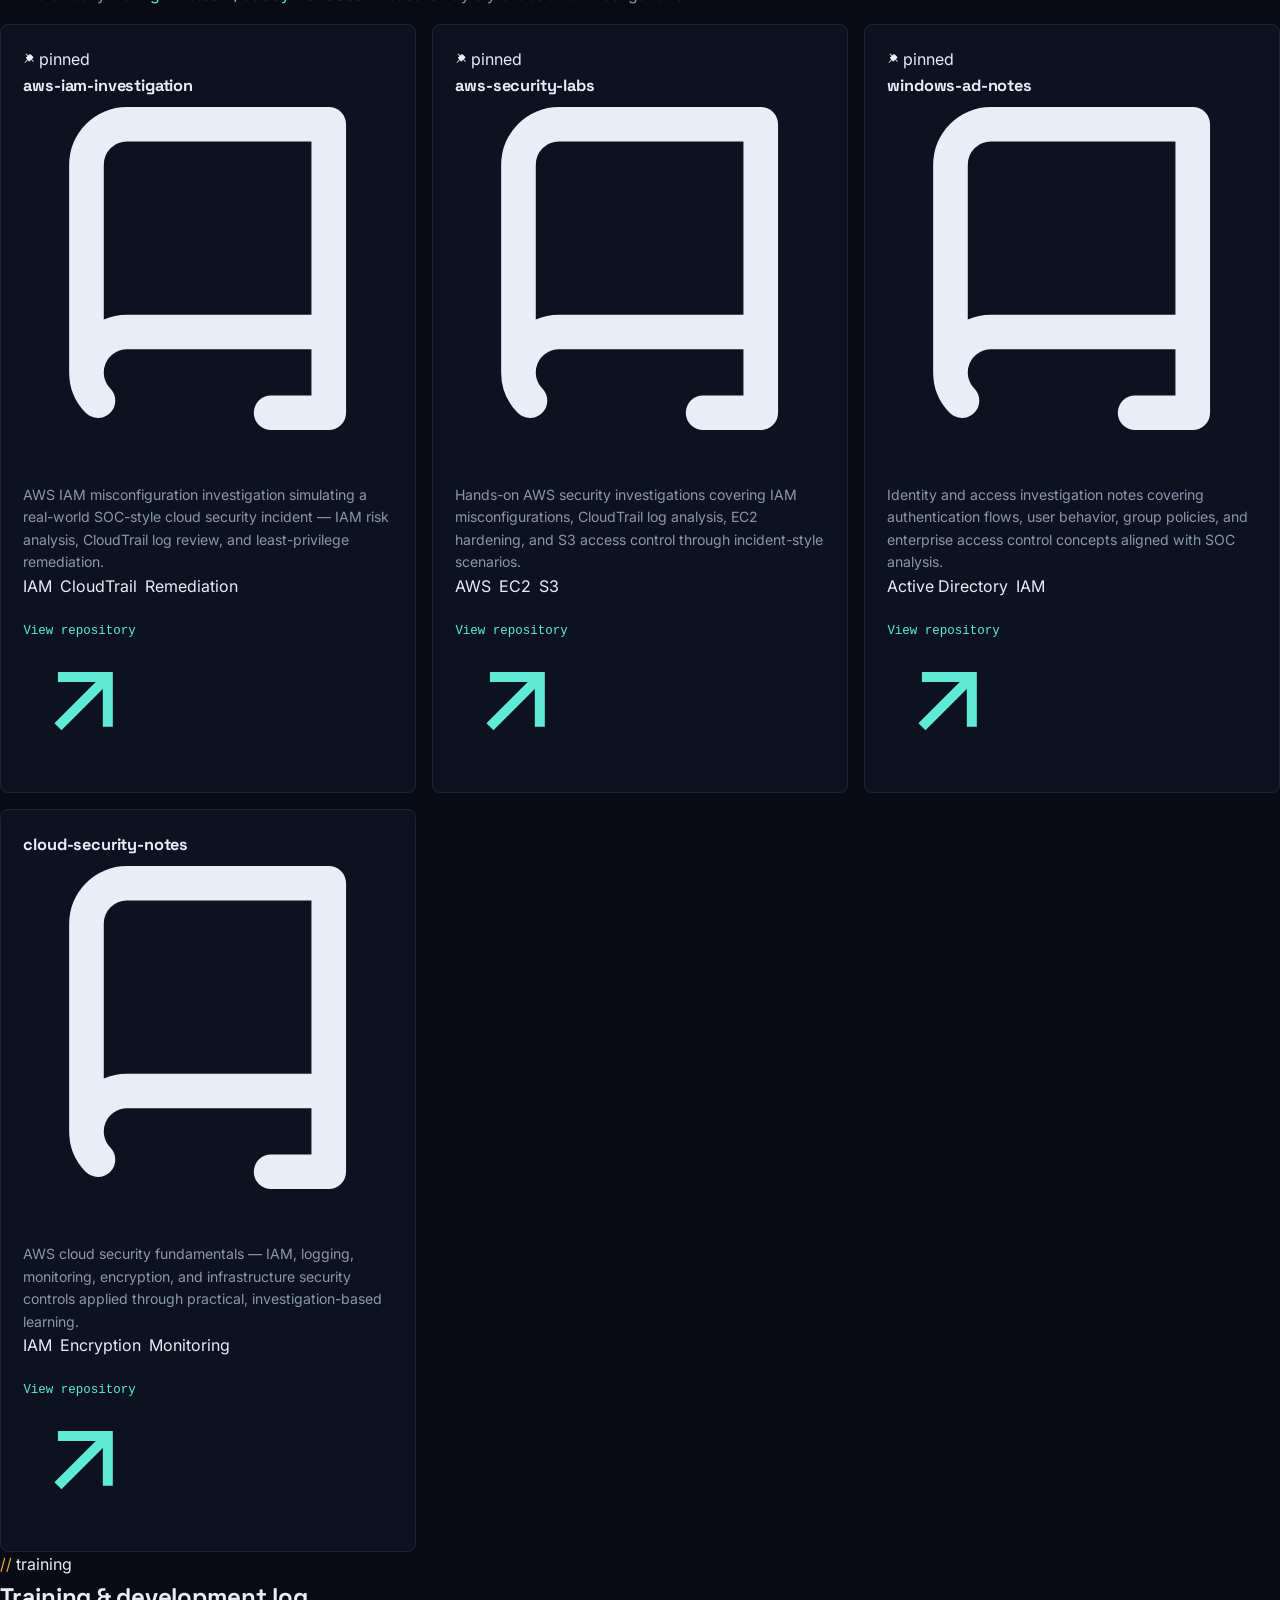
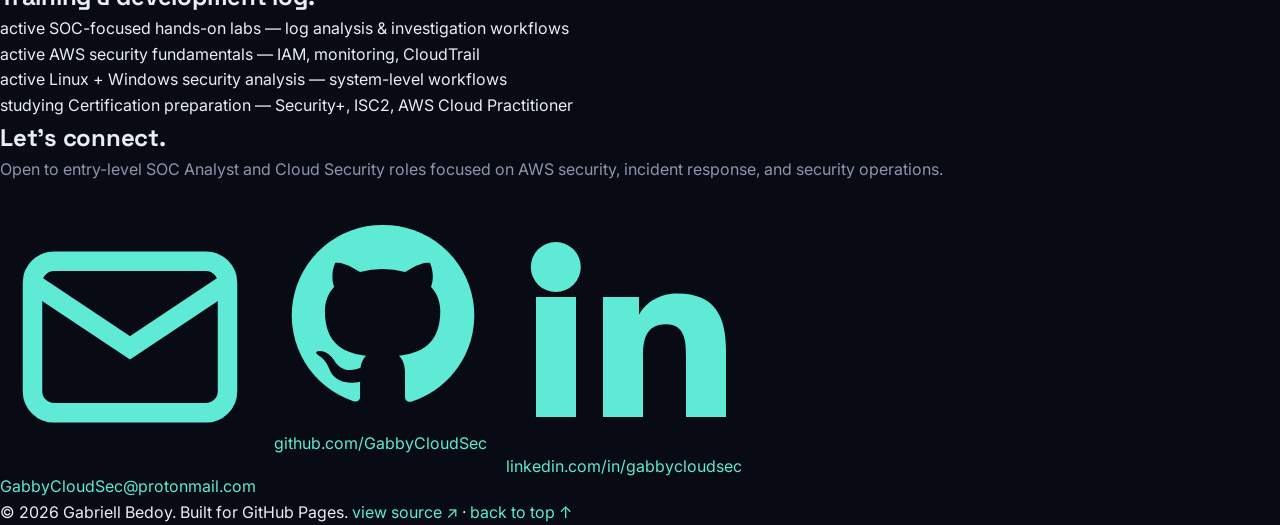
==== commit bd7e5ca4: "Update brand name in status bar" ====
--- a/index.html
+++ b/index.html
@@ -22,7 +22,7 @@
 <!-- ================= STATUS BAR / NAV ================= -->
 <header class="statusbar">
   <div class="statusbar-inner">
-    <a href="#top" class="brand"><span class="caret">&gt;_</span>gabriell.bedoy</a>
+    <a href="#top" class="brand"><span class="caret">&gt;_</span>gabbycloudsec</a>
     <nav class="nav-links" id="navLinks">
       <a href="#about">about</a>
       <a href="#skills">skills</a>
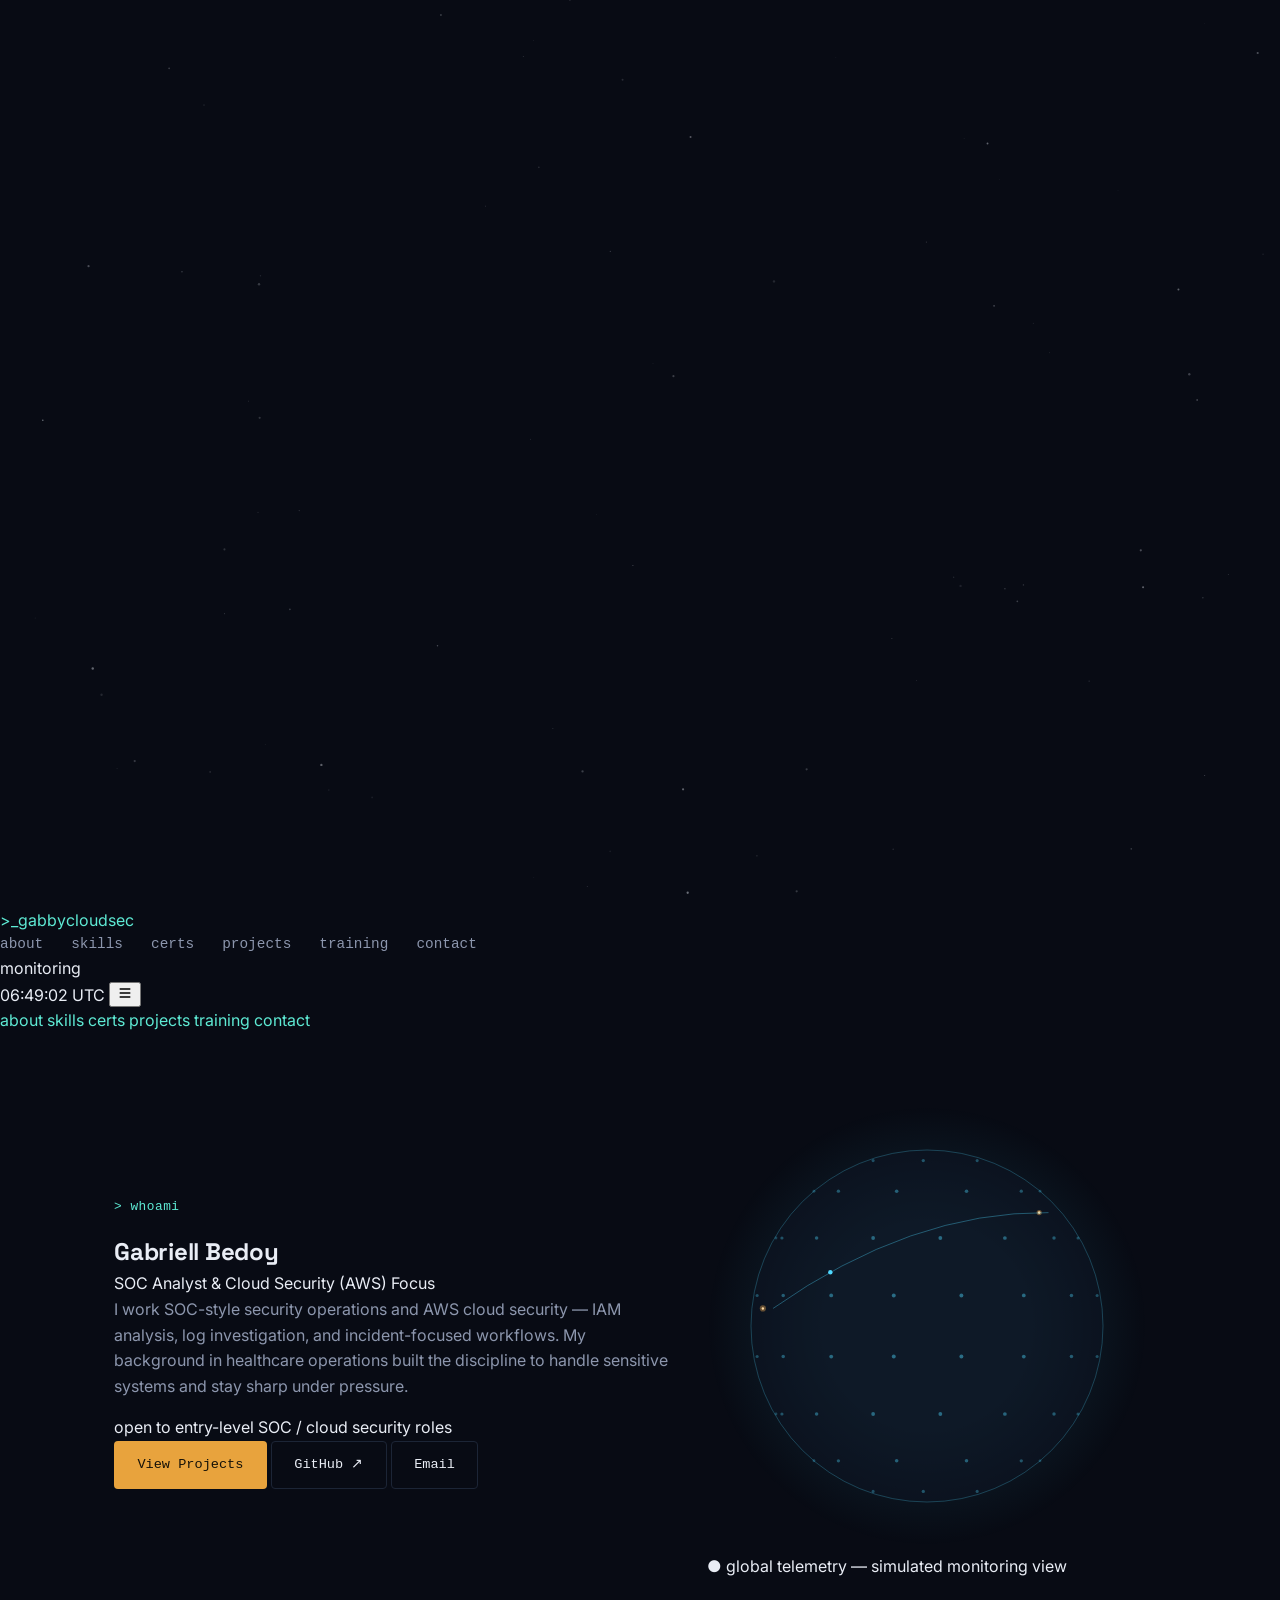
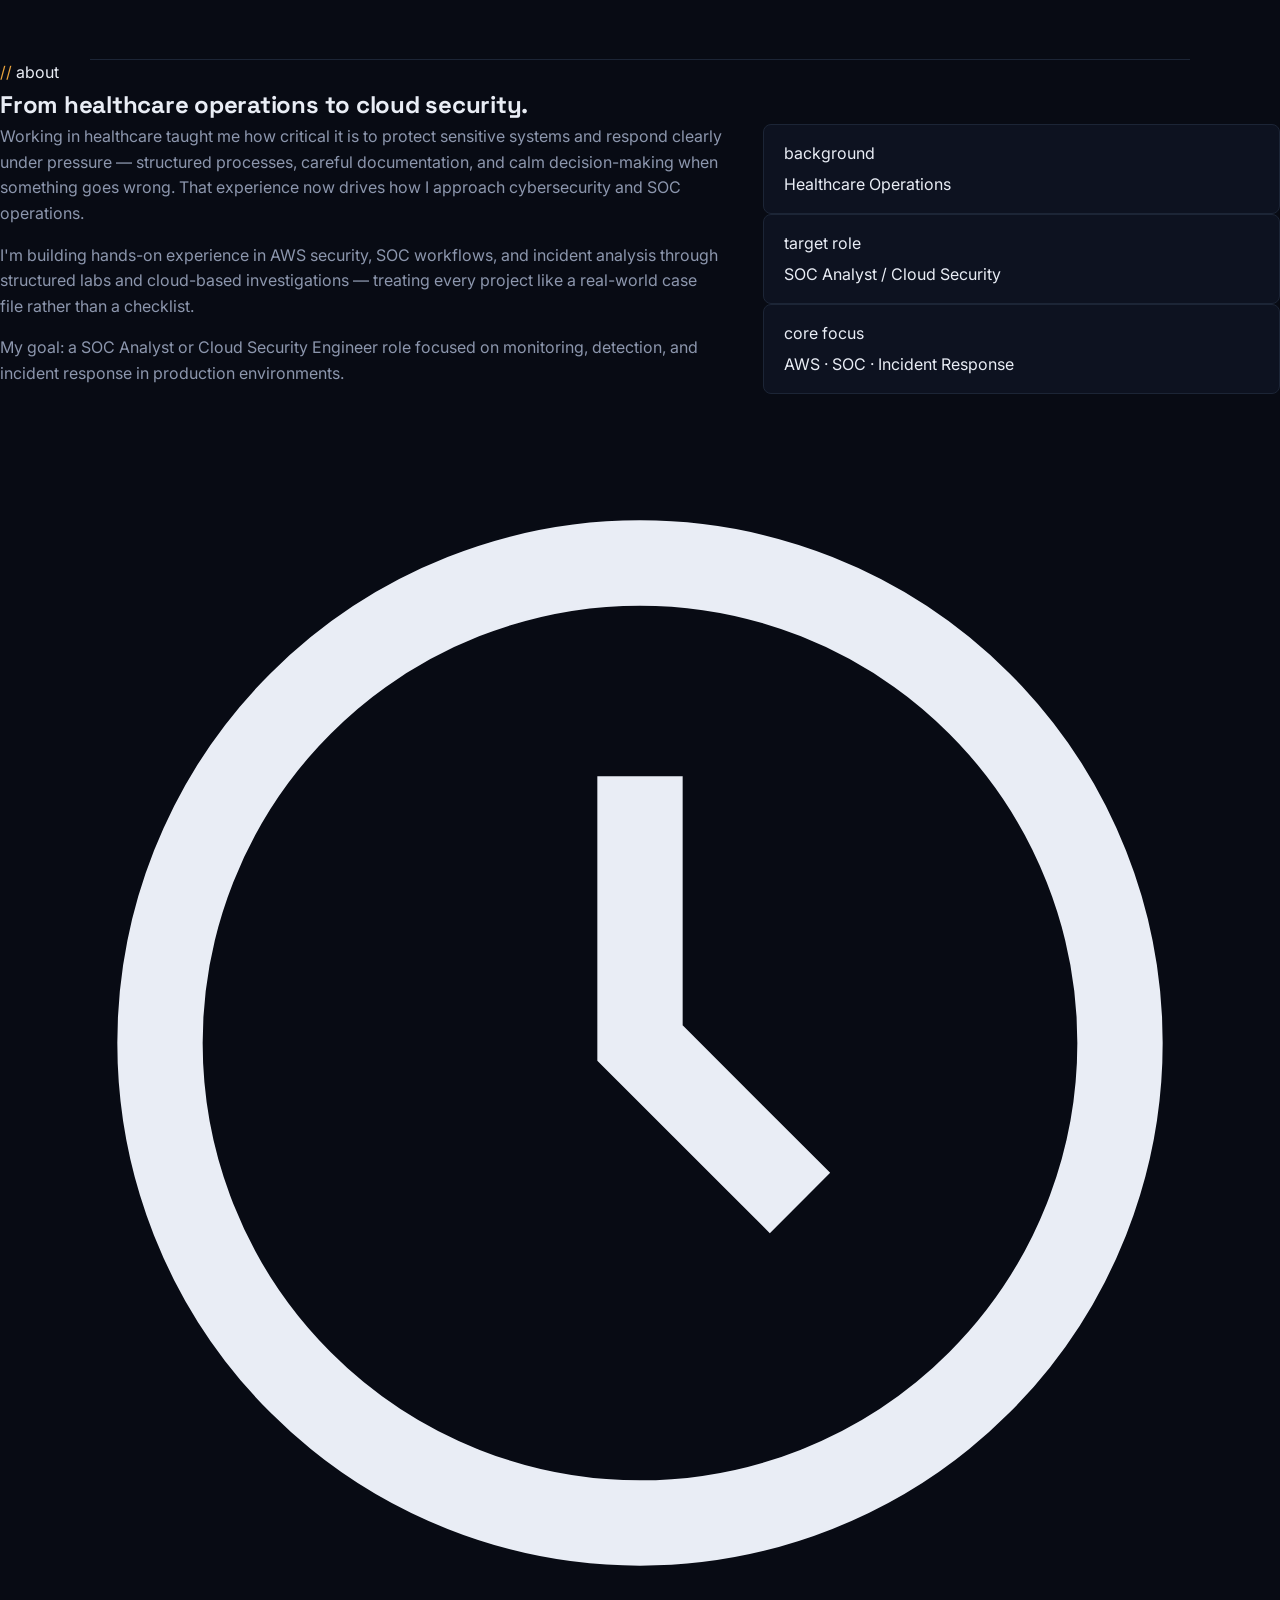
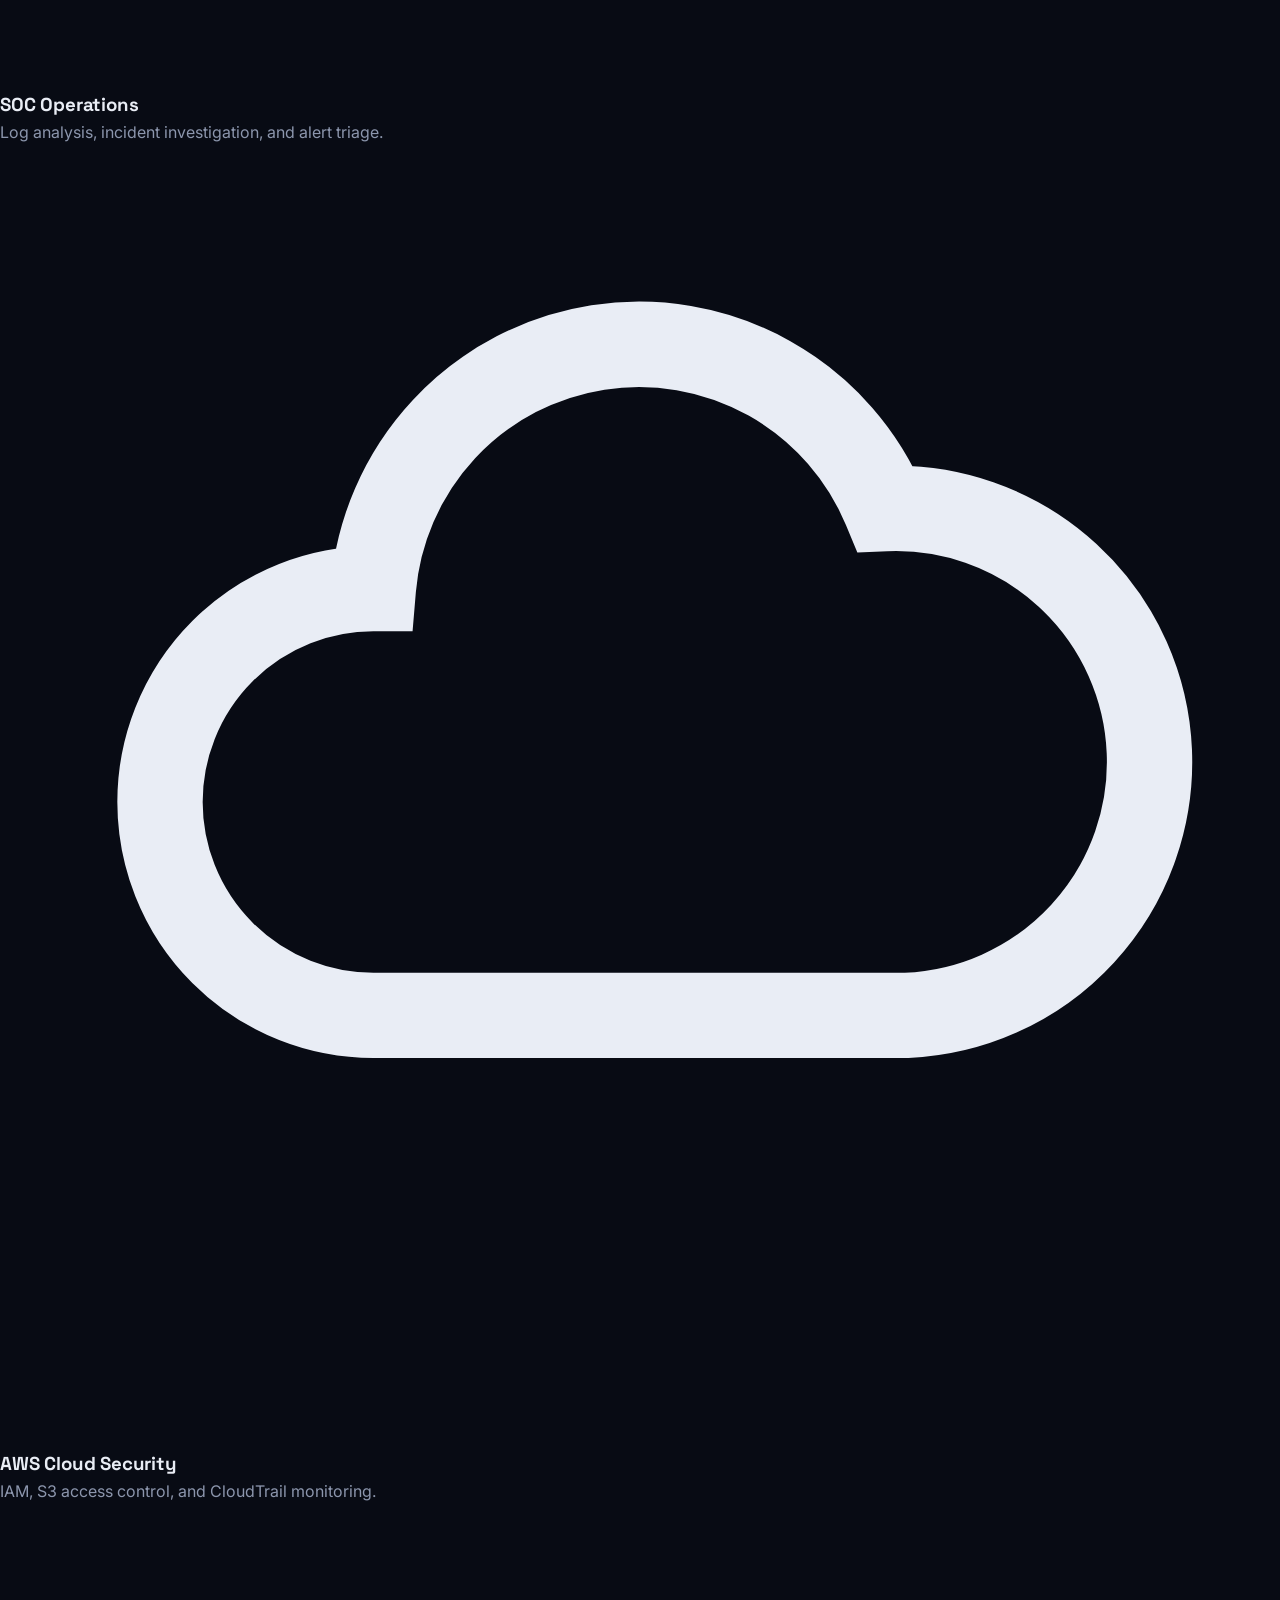
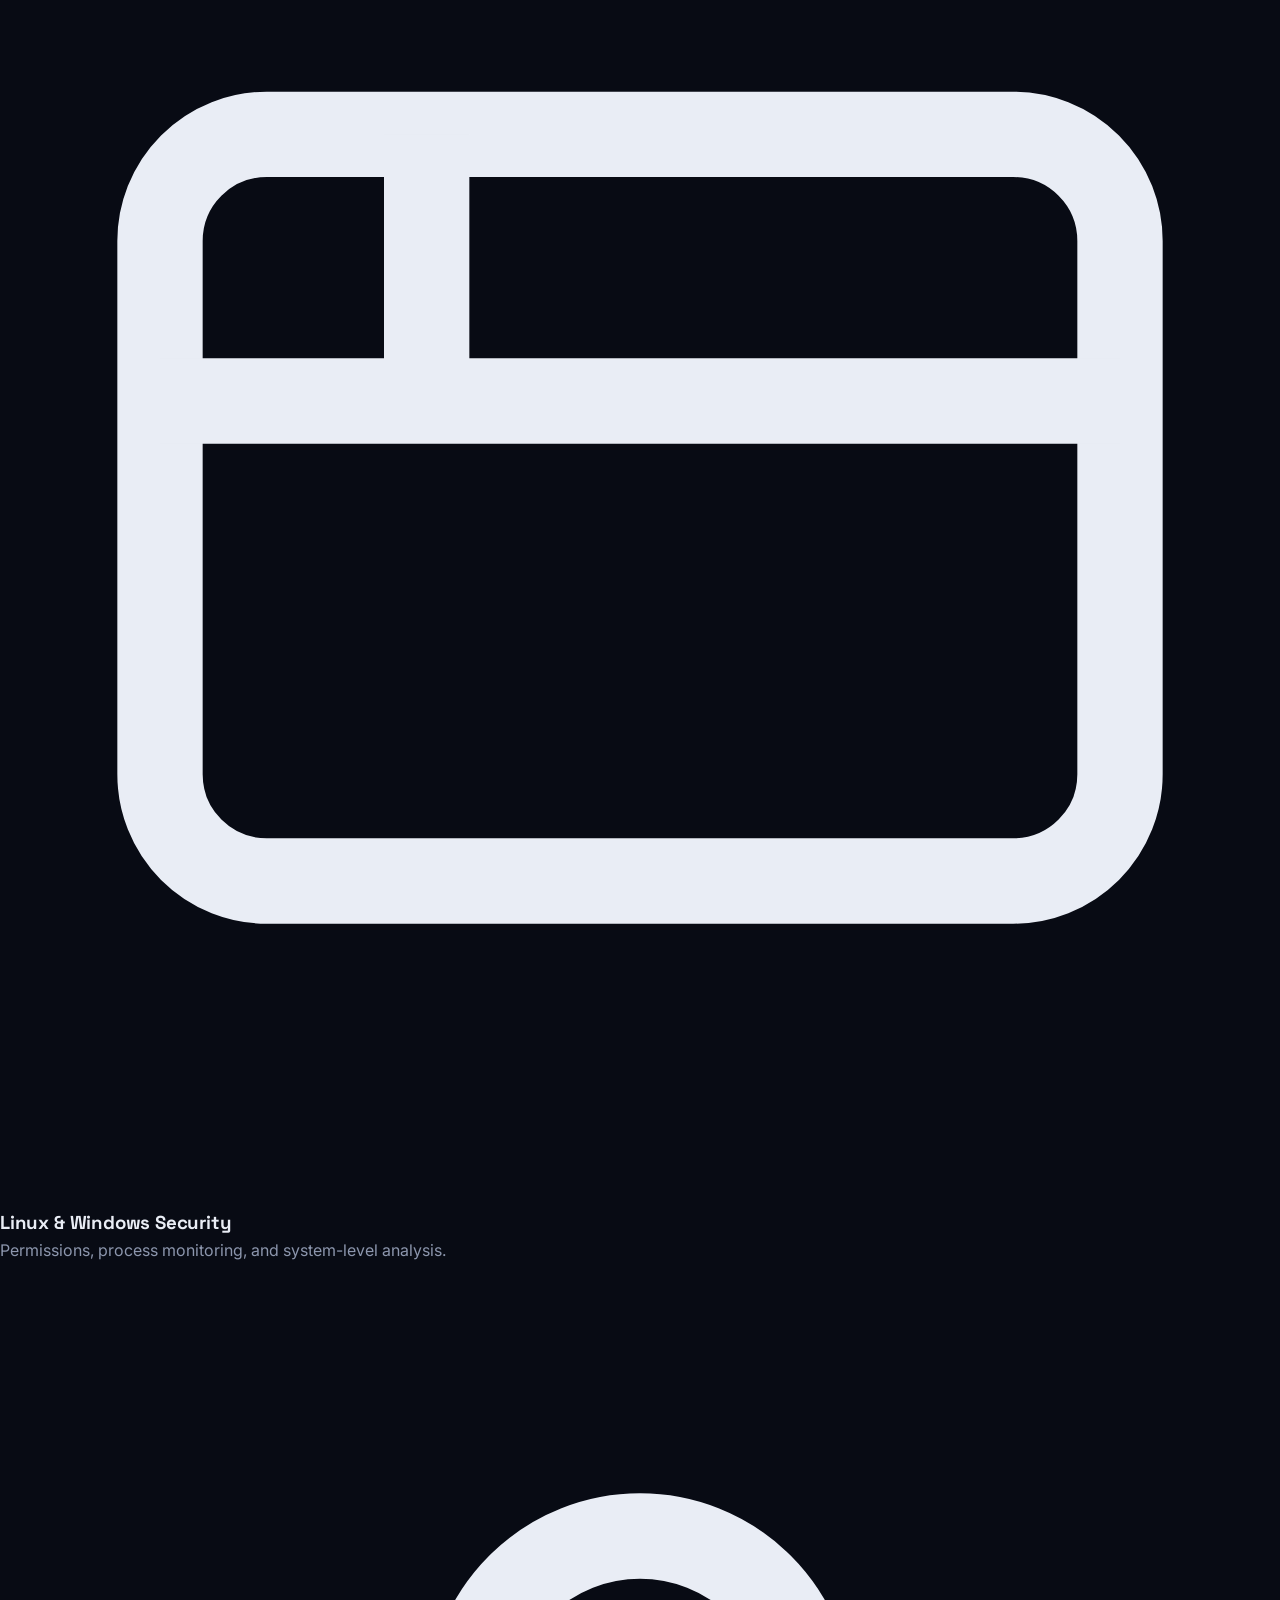
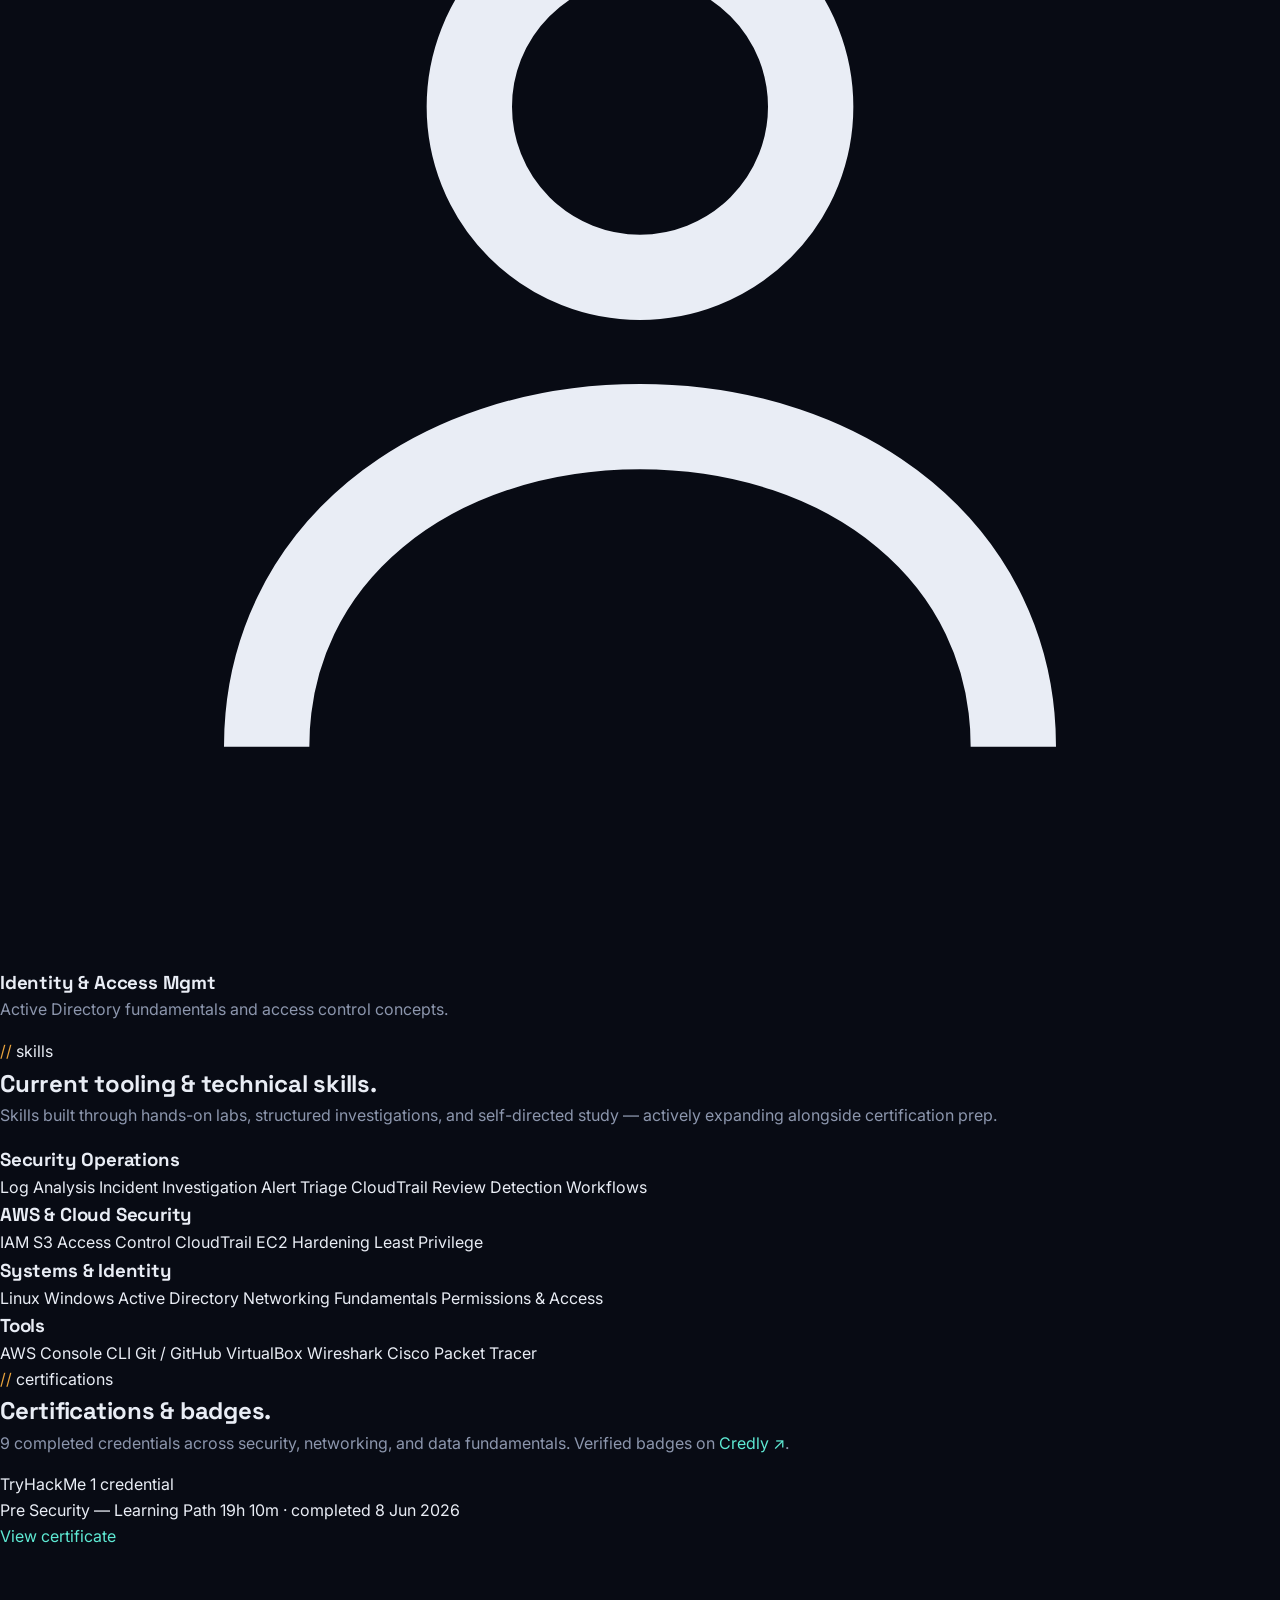
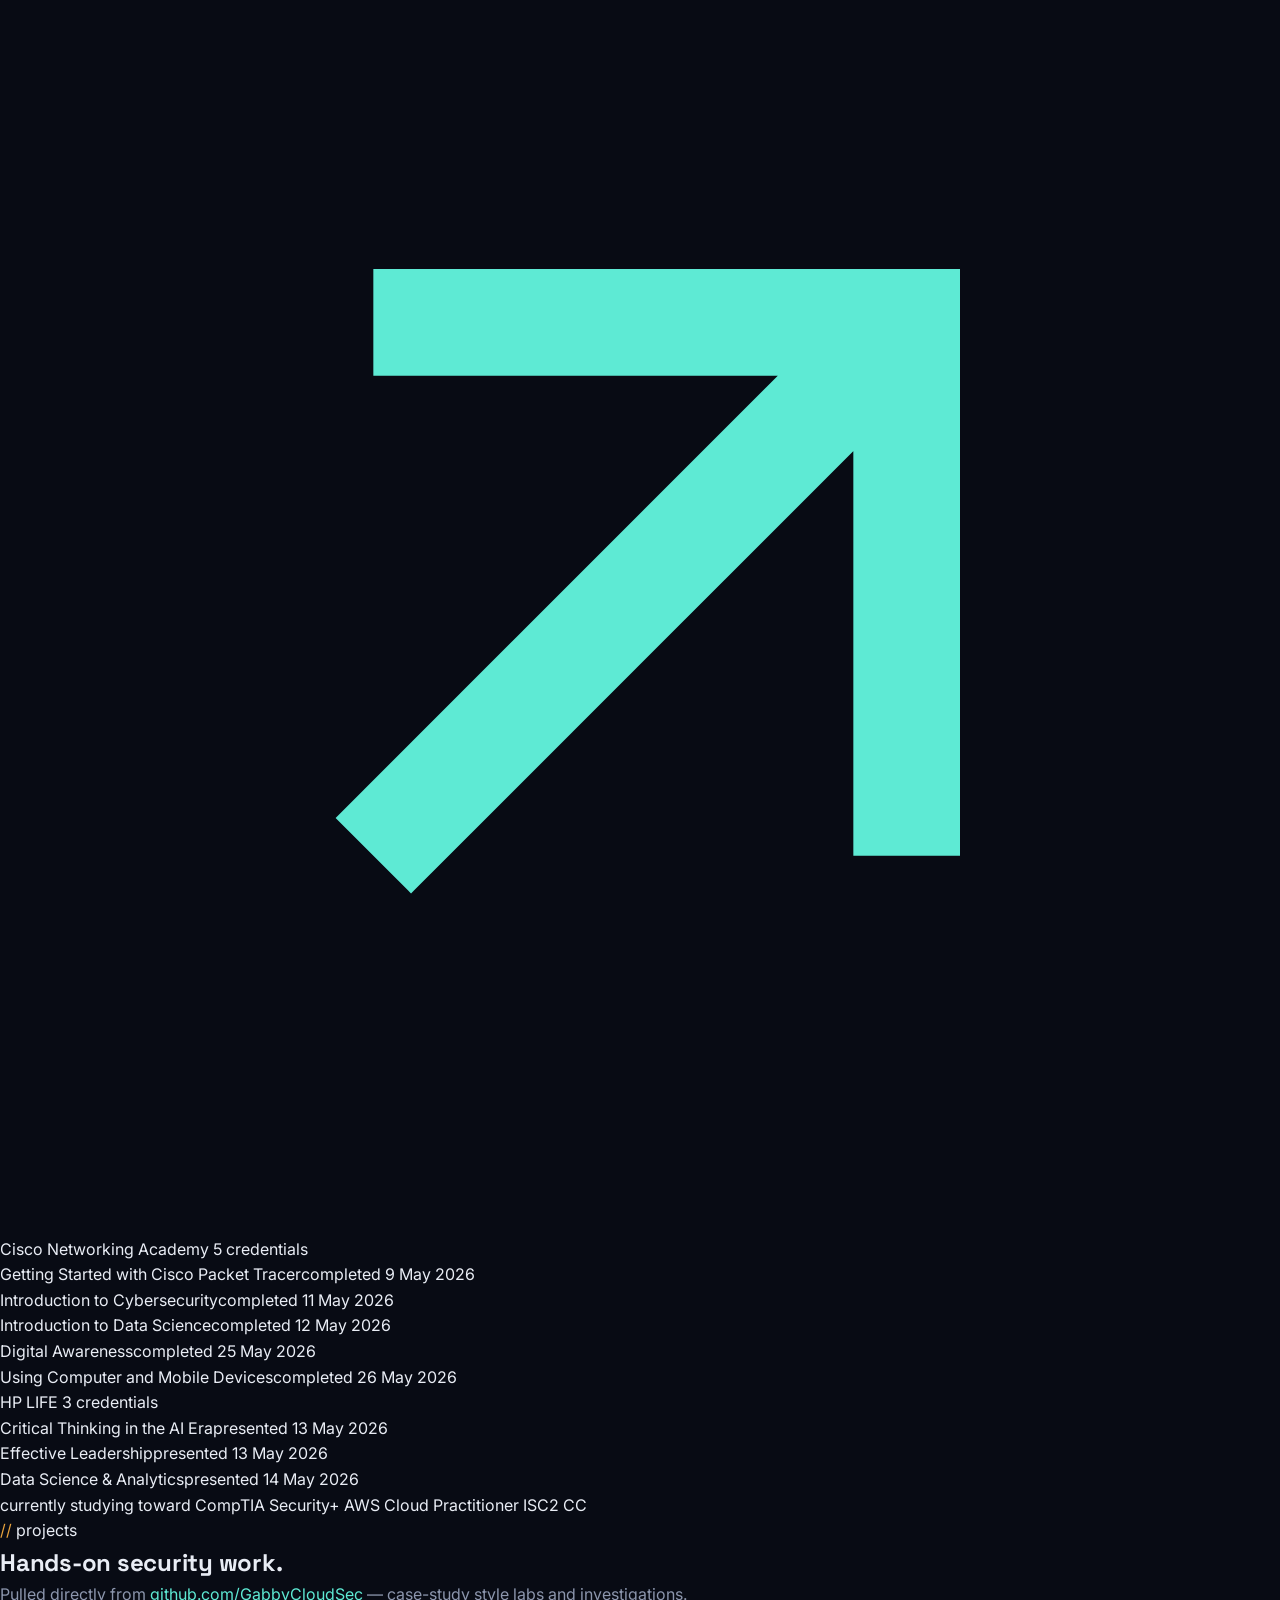
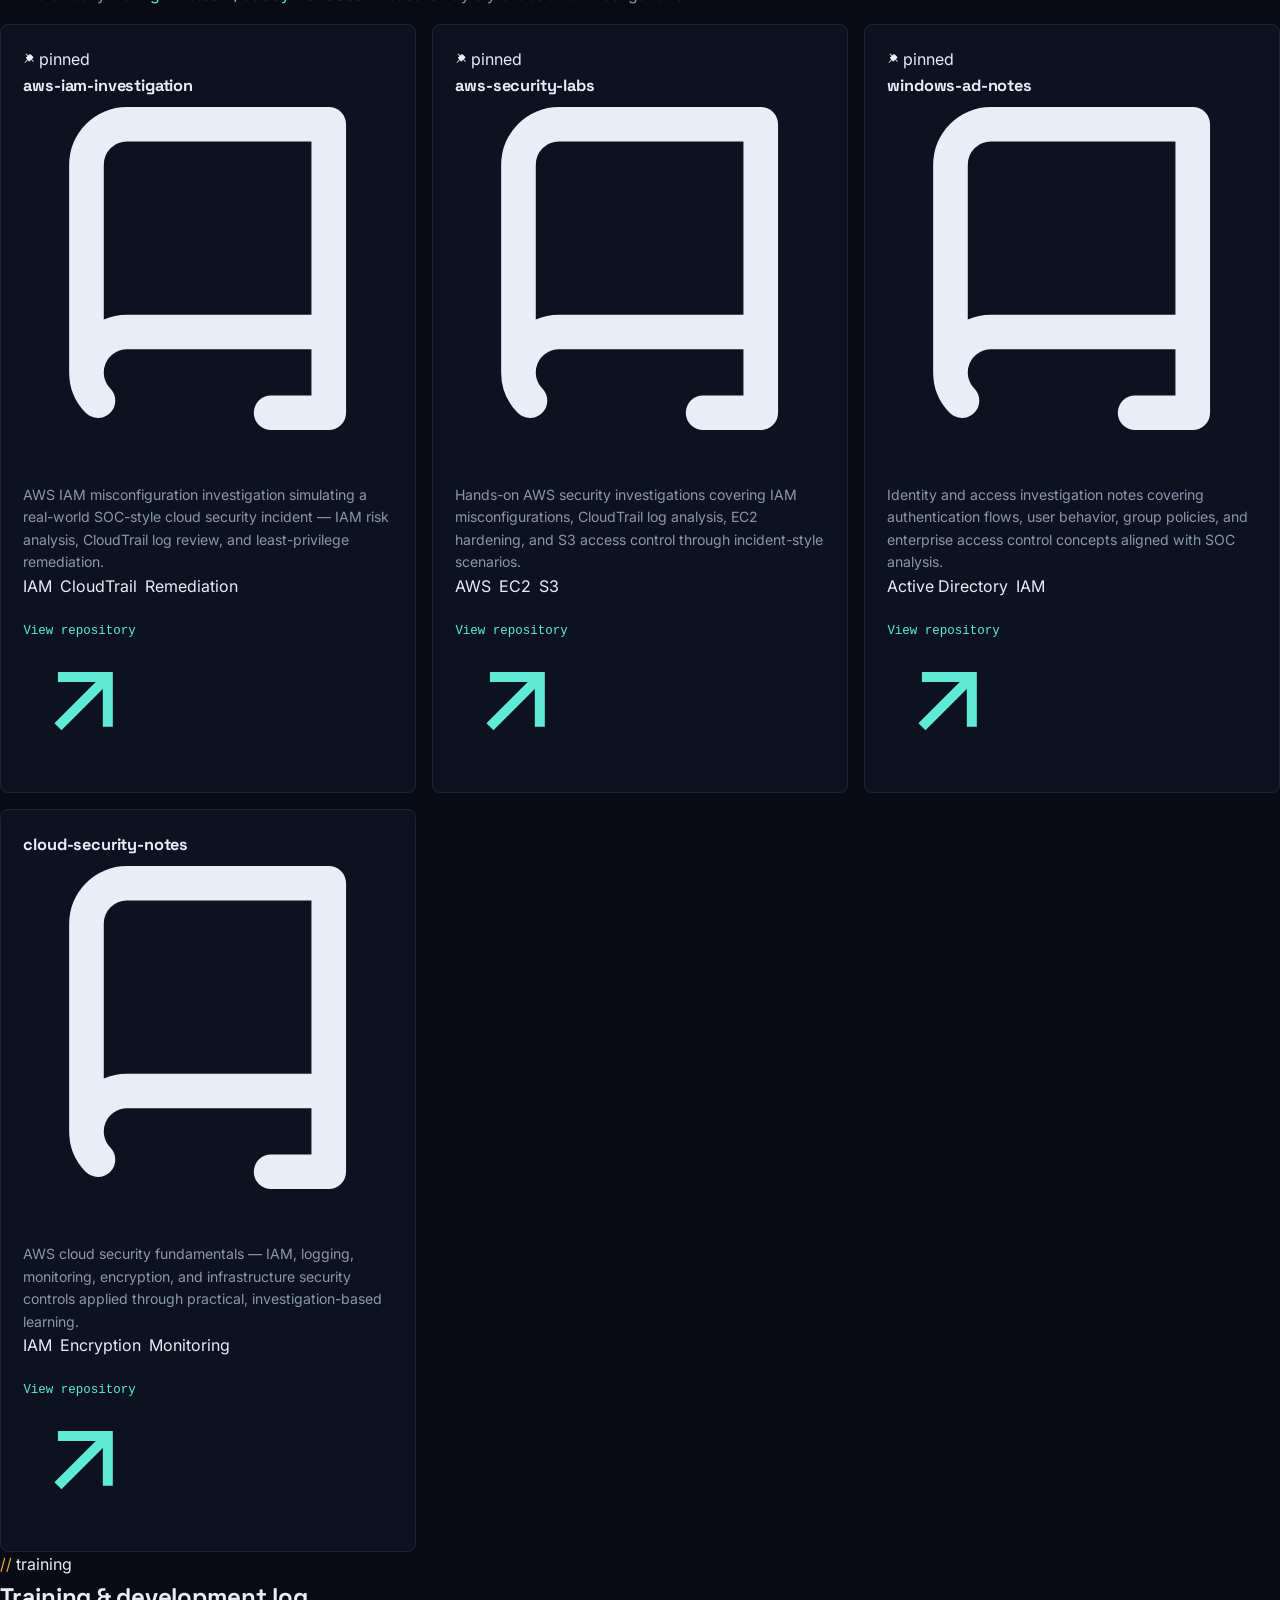
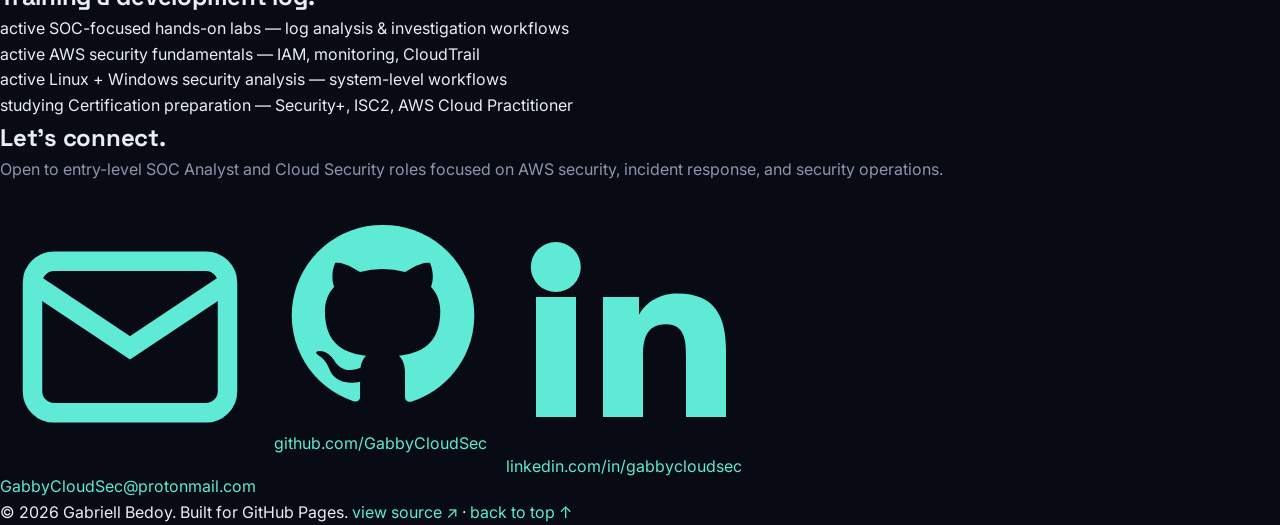
==== commit 7b21bc48: "Clean up blank lines in index.html Remove excessive blank lines before closing html tag." ====
--- a/index.html
+++ b/index.html
@@ -575,14 +575,3 @@
 
 </body>
 </html>
-
-
-
-
-
-
-
-
-
-
-
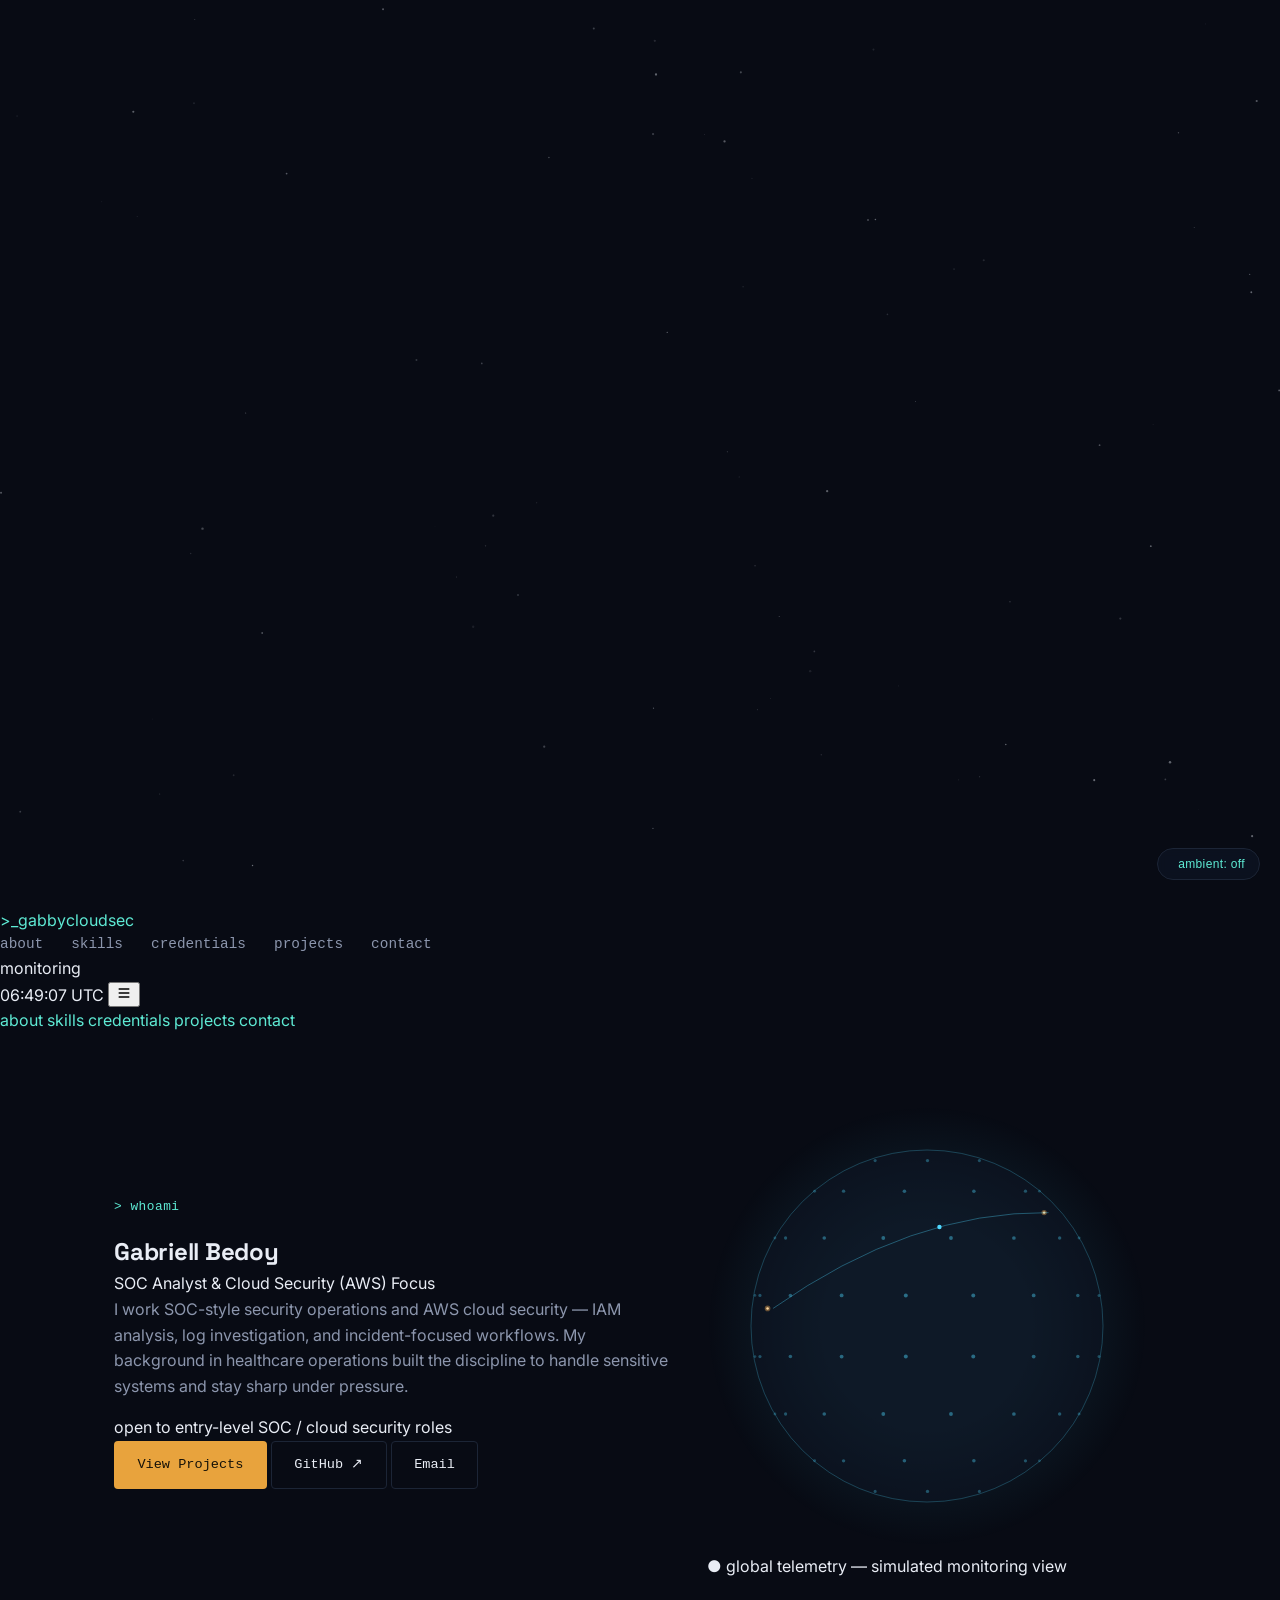
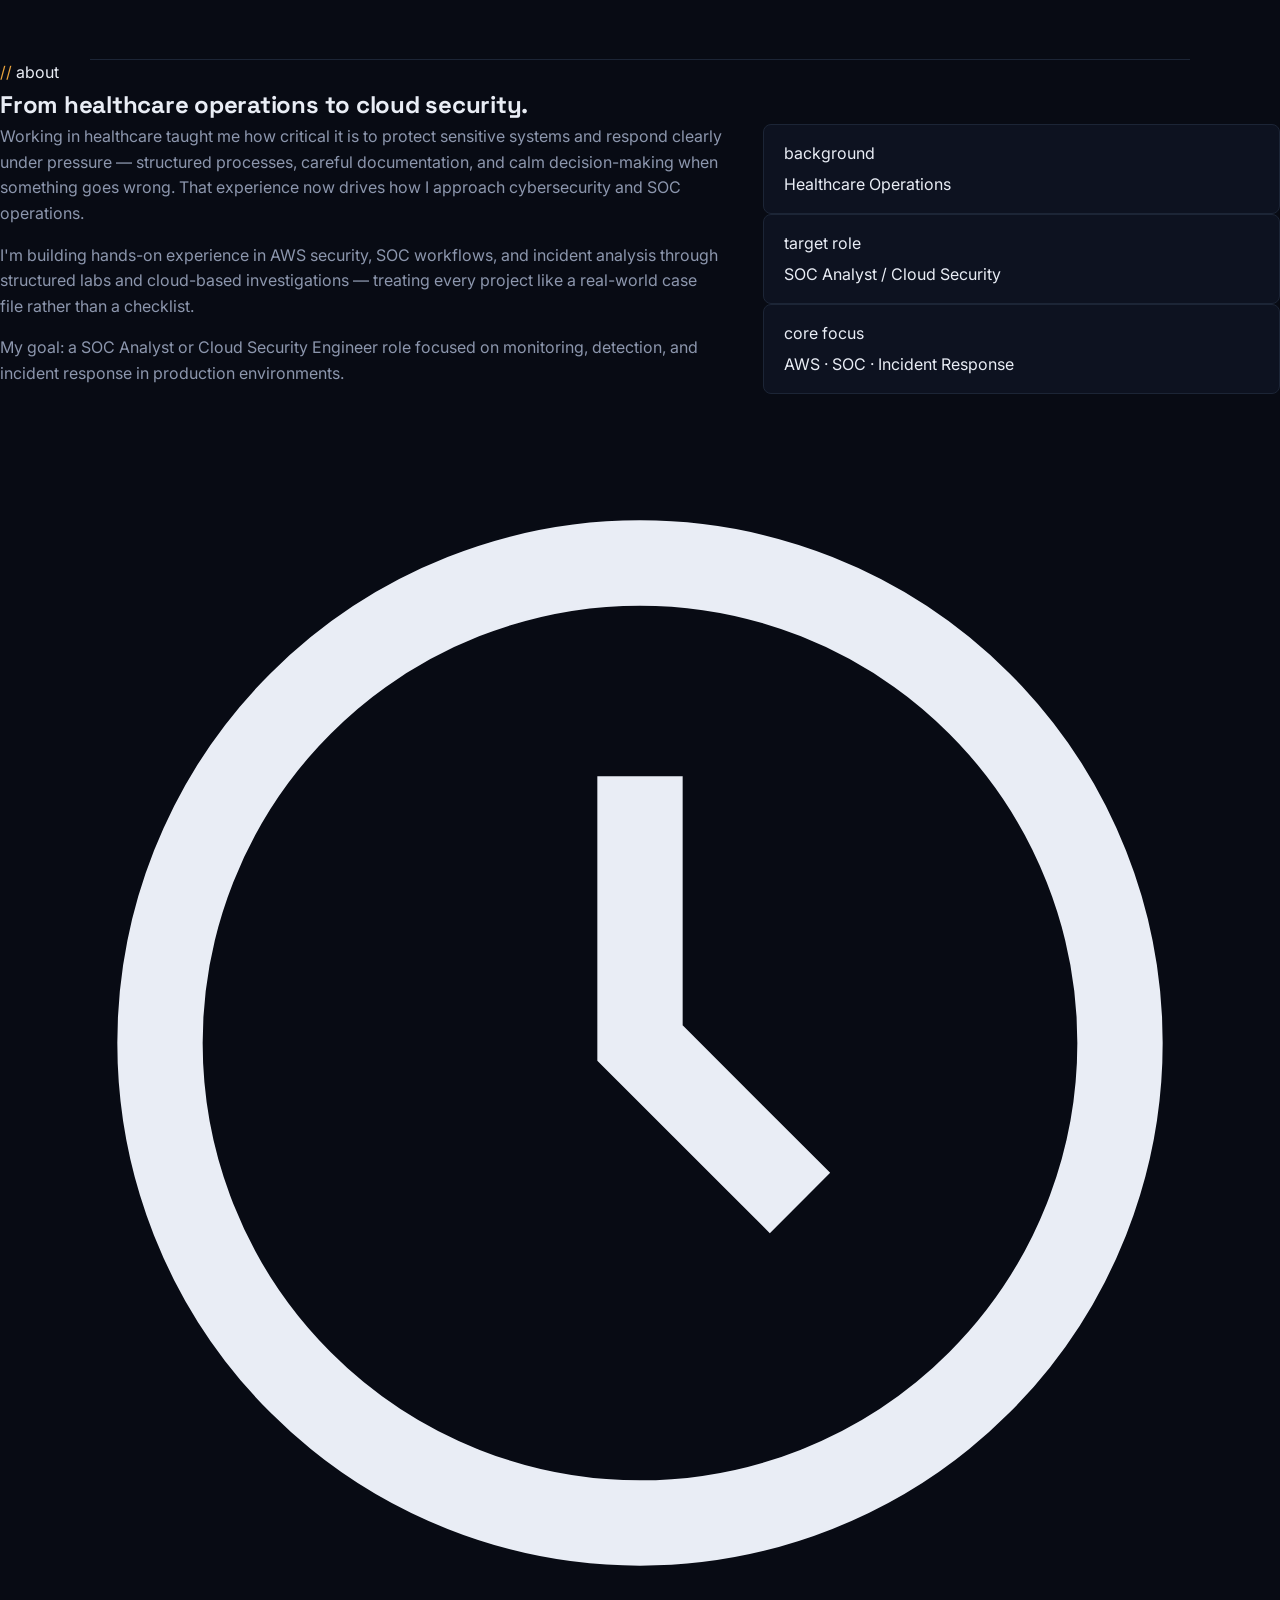
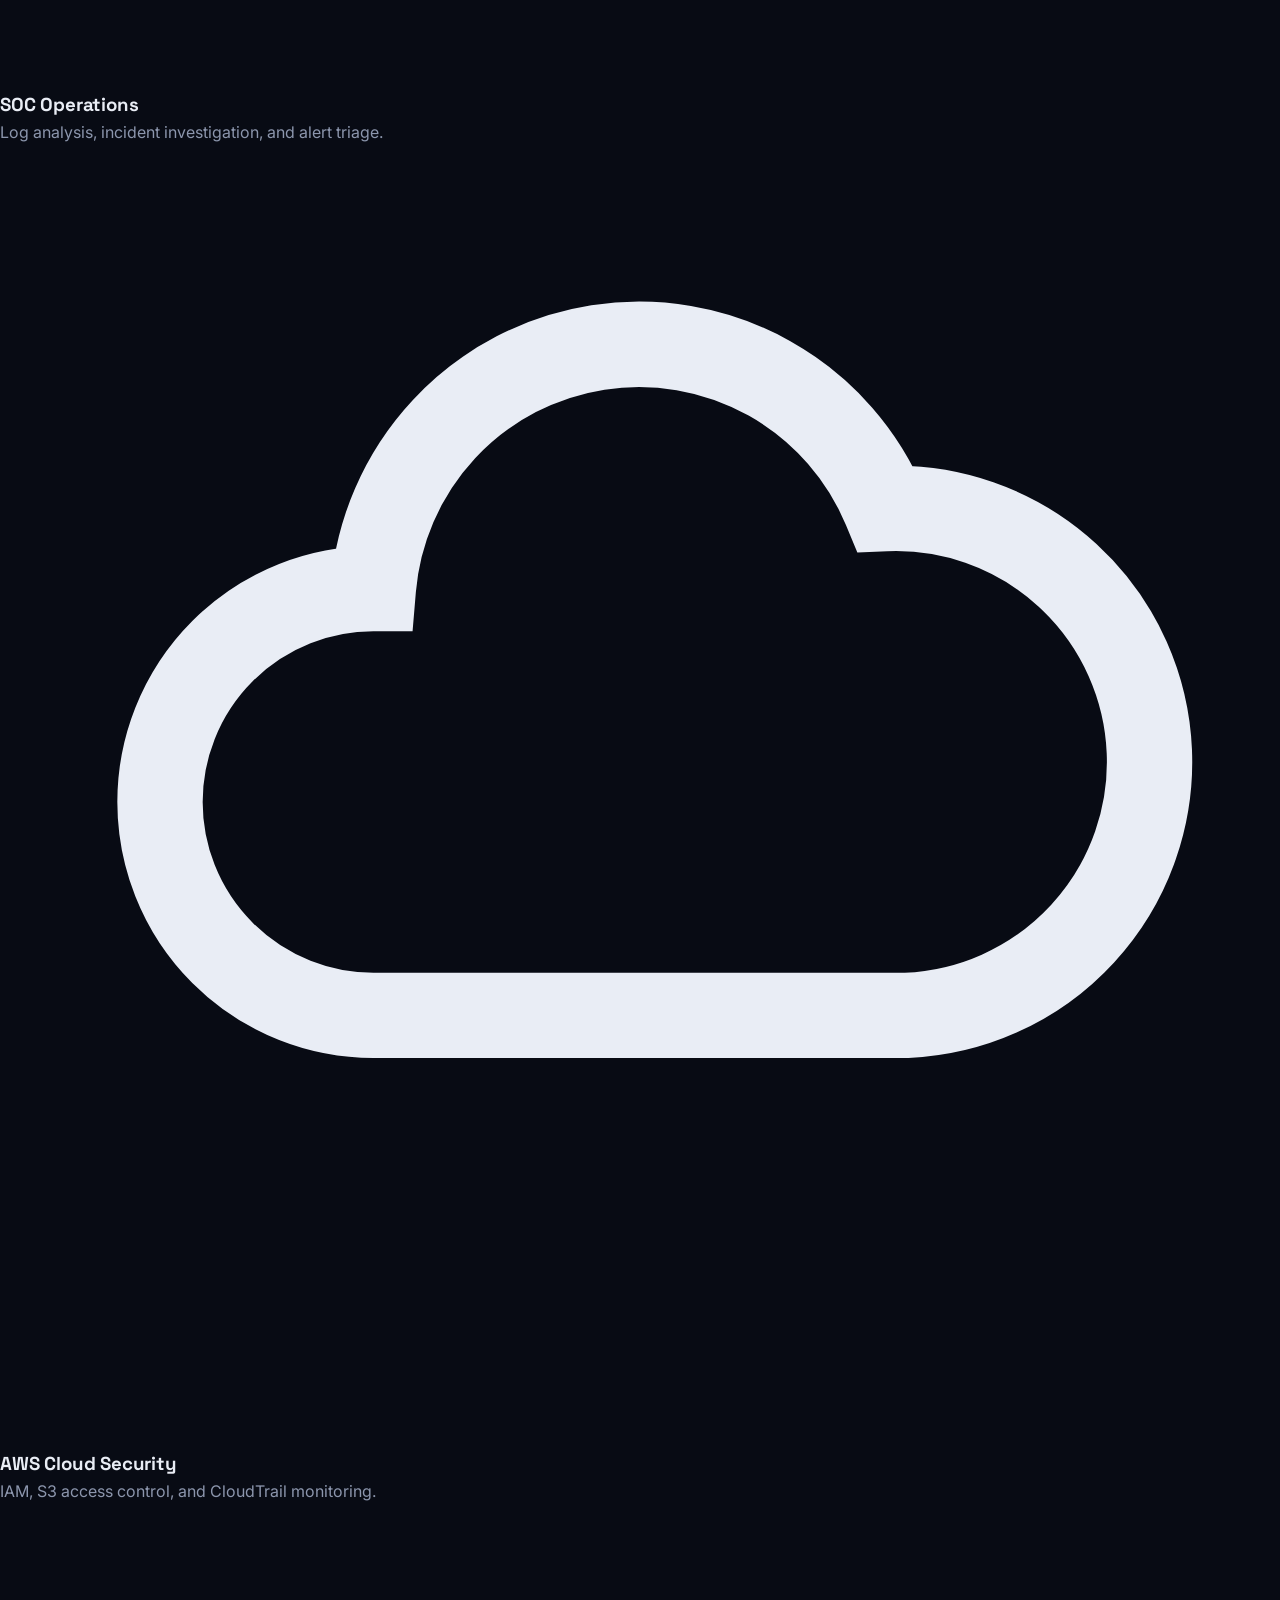
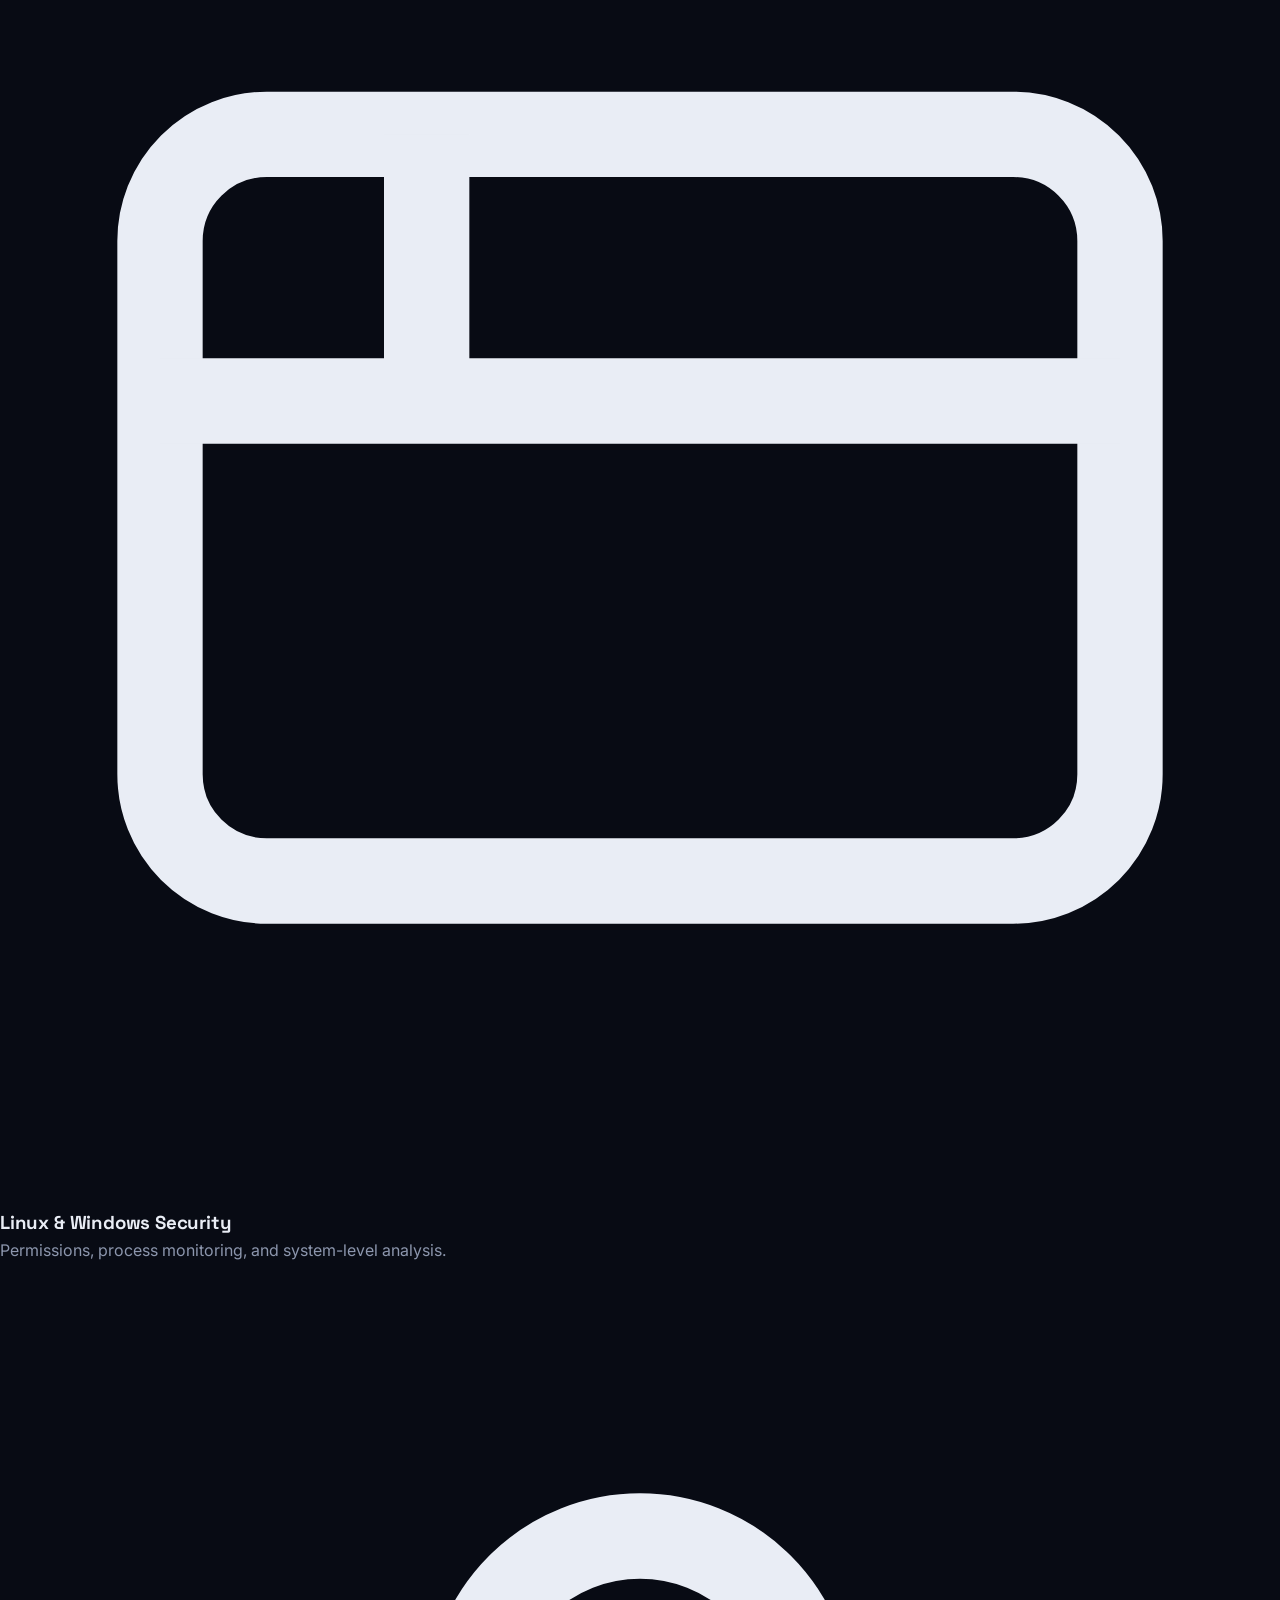
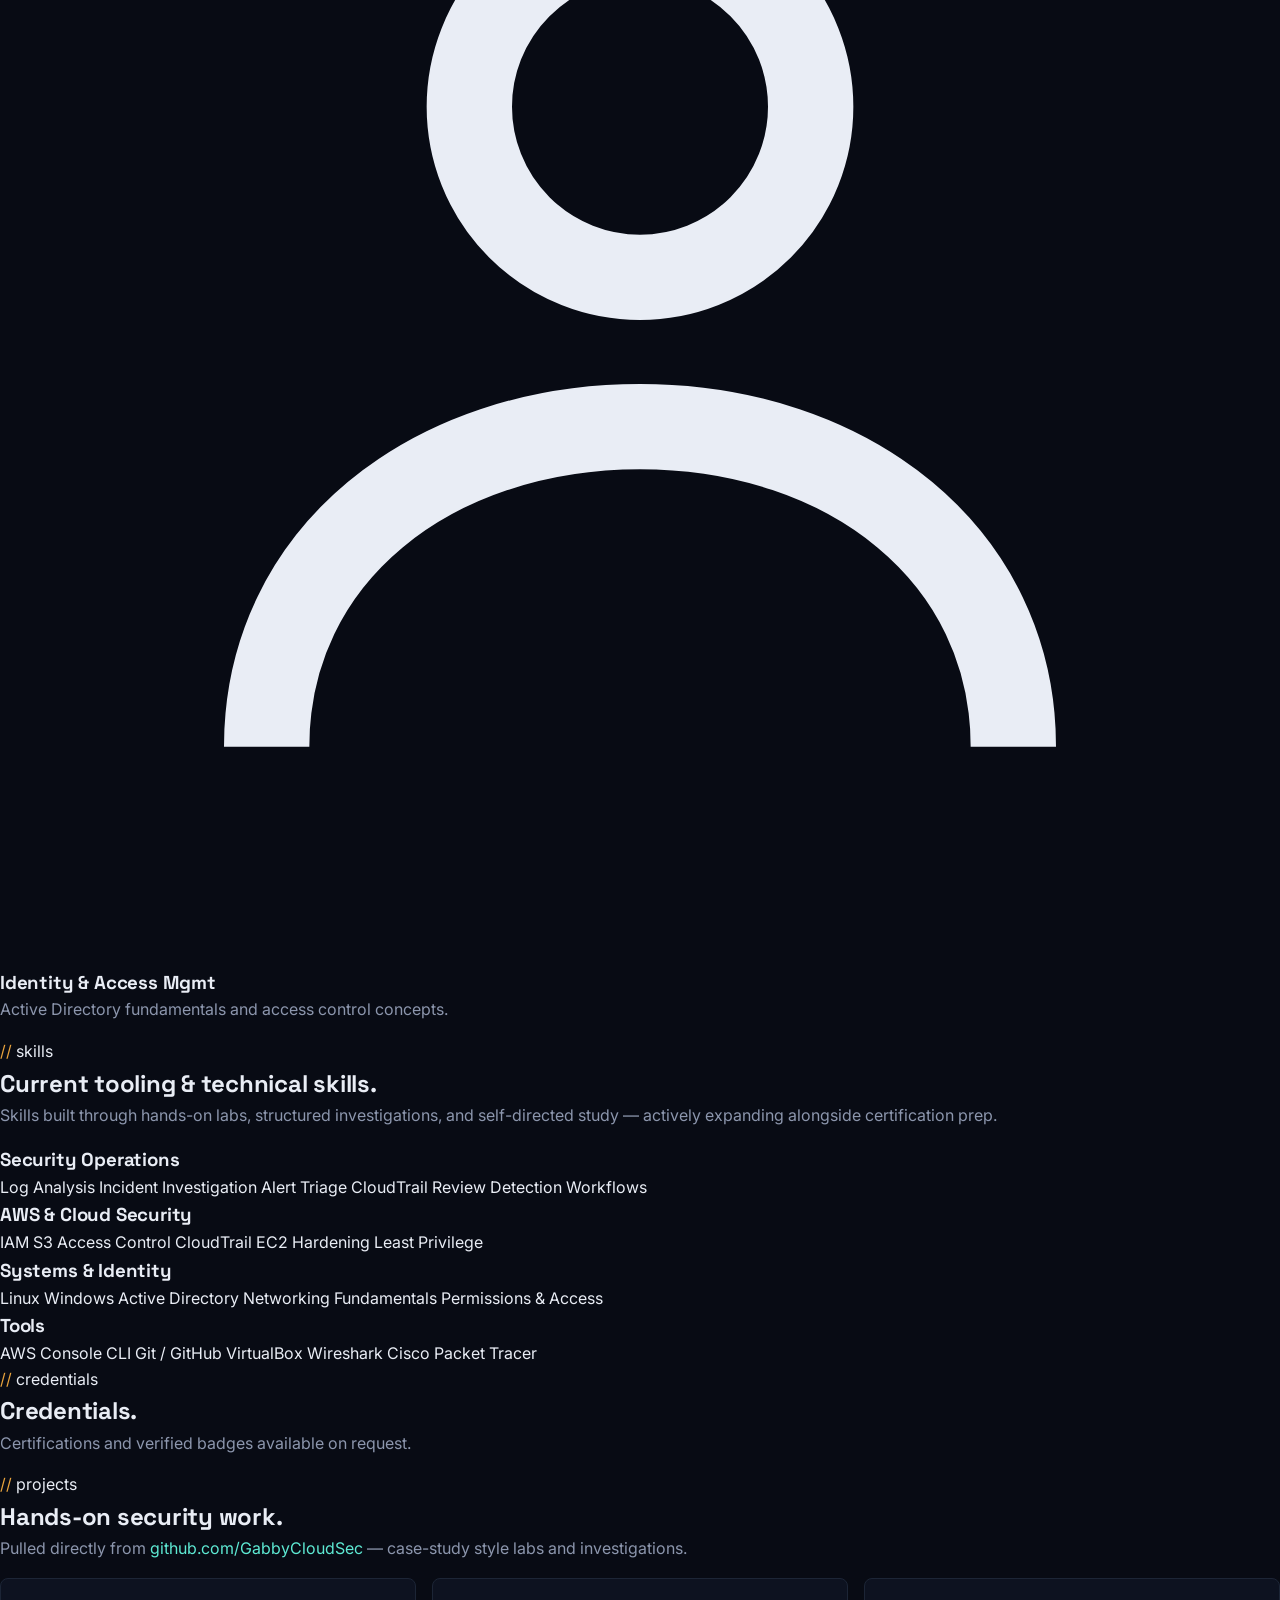
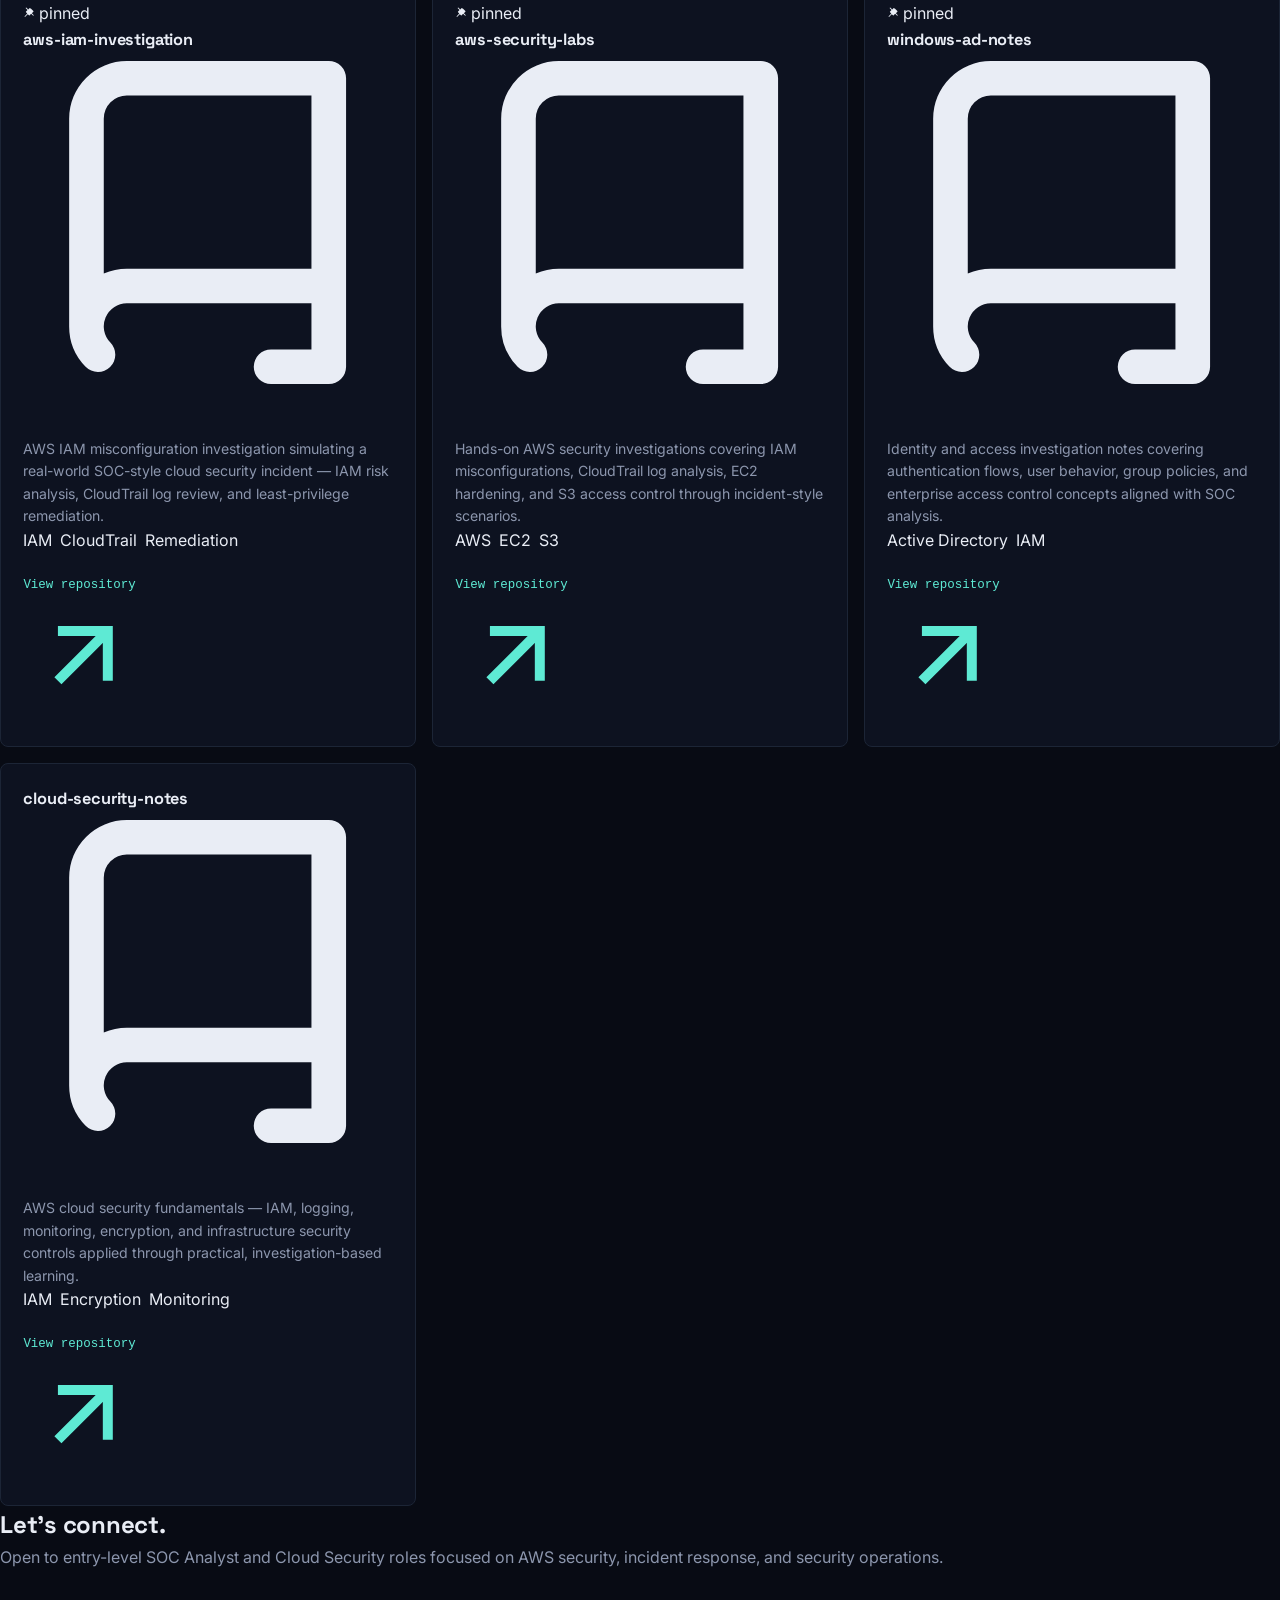
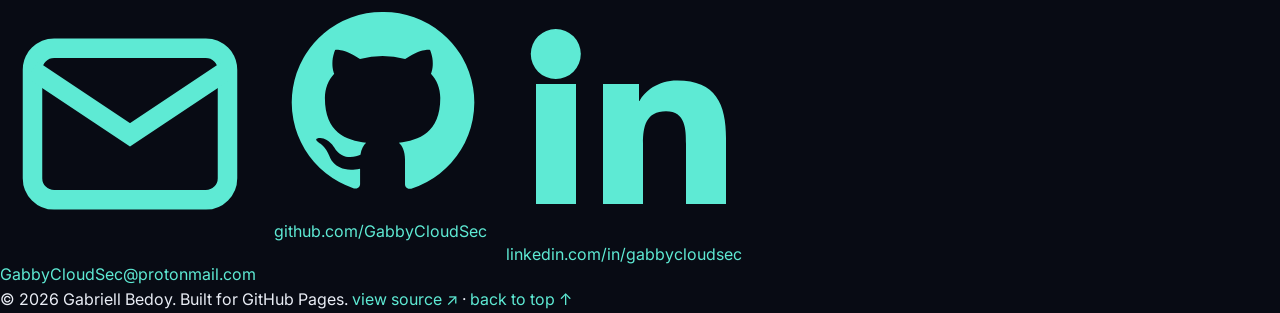
==== commit 52d8faf9: "Refactor certifications to credentials and remove training Updated sections for certifications to cr" ====
--- a/index.html
+++ b/index.html
@@ -26,9 +26,8 @@
     <nav class="nav-links" id="navLinks">
       <a href="#about">about</a>
       <a href="#skills">skills</a>
-      <a href="#certifications">certs</a>
+      <a href="#credentials">credentials</a>
       <a href="#projects">projects</a>
-      <a href="#training">training</a>
       <a href="#contact">contact</a>
     </nav>
     <div class="status-cluster mono">
@@ -42,9 +41,8 @@
   <div class="mobile-menu" id="mobileMenu">
     <a href="#about">about</a>
     <a href="#skills">skills</a>
-    <a href="#certifications">certs</a>
+    <a href="#credentials">credentials</a>
     <a href="#projects">projects</a>
-    <a href="#training">training</a>
     <a href="#contact">contact</a>
   </div>
 </header>
@@ -170,61 +168,12 @@
     </div>
   </section>
 
-  <!-- ================= CERTIFICATIONS ================= -->
-  <section id="certifications">
+  <!-- ================= CREDENTIALS ================= -->
+  <section id="credentials">
     <div class="wrap">
-      <div class="sec-eyebrow"><span class="accent">//</span> certifications</div>
-      <h2 class="sec-title">Certifications &amp; badges.</h2>
-      <p class="sec-intro">9 completed credentials across security, networking, and data fundamentals. Verified badges on <a href="https://www.credly.com/users/gabriell-bedoy/badges/credly" target="_blank" rel="noopener" style="color:var(--cyan);">Credly ↗</a>.</p>
-
-      <div class="cred-groups">
-
-        <div class="cred-group">
-          <div class="cred-group-head">
-            <span class="cred-issuer">TryHackMe</span>
-            <span class="cred-count">1 credential</span>
-          </div>
-          <div class="cred-row">
-            <div class="cred-main">
-              <span class="cred-title">Pre Security — Learning Path</span>
-              <span class="cred-sub">19h 10m · completed 8 Jun 2026</span>
-            </div>
-            <a href="https://tryhackme.com/certificate/THM-MPXLUWFHU9" target="_blank" rel="noopener" class="cred-link">
-              View certificate <svg viewBox="0 0 24 24" fill="none" stroke="currentColor" stroke-width="2"><path d="M7 17 17 7M7 7h10v10"/></svg>
-            </a>
-          </div>
-        </div>
-
-        <div class="cred-group">
-          <div class="cred-group-head">
-            <span class="cred-issuer">Cisco Networking Academy</span>
-            <span class="cred-count">5 credentials</span>
-          </div>
-          <div class="cred-row"><div class="cred-main"><span class="cred-title">Getting Started with Cisco Packet Tracer</span><span class="cred-sub">completed 9 May 2026</span></div></div>
-          <div class="cred-row"><div class="cred-main"><span class="cred-title">Introduction to Cybersecurity</span><span class="cred-sub">completed 11 May 2026</span></div></div>
-          <div class="cred-row"><div class="cred-main"><span class="cred-title">Introduction to Data Science</span><span class="cred-sub">completed 12 May 2026</span></div></div>
-          <div class="cred-row"><div class="cred-main"><span class="cred-title">Digital Awareness</span><span class="cred-sub">completed 25 May 2026</span></div></div>
-          <div class="cred-row"><div class="cred-main"><span class="cred-title">Using Computer and Mobile Devices</span><span class="cred-sub">completed 26 May 2026</span></div></div>
-        </div>
-
-        <div class="cred-group">
-          <div class="cred-group-head">
-            <span class="cred-issuer">HP LIFE</span>
-            <span class="cred-count">3 credentials</span>
-          </div>
-          <div class="cred-row"><div class="cred-main"><span class="cred-title">Critical Thinking in the AI Era</span><span class="cred-sub">presented 13 May 2026</span></div></div>
-          <div class="cred-row"><div class="cred-main"><span class="cred-title">Effective Leadership</span><span class="cred-sub">presented 13 May 2026</span></div></div>
-          <div class="cred-row"><div class="cred-main"><span class="cred-title">Data Science &amp; Analytics</span><span class="cred-sub">presented 14 May 2026</span></div></div>
-        </div>
-
-      </div>
-
-      <div class="progress-strip">
-        <span class="progress-label">currently studying toward</span>
-        <span class="pill"><span class="dot" style="background:var(--amber);"></span> CompTIA Security+</span>
-        <span class="pill"><span class="dot" style="background:var(--amber);"></span> AWS Cloud Practitioner</span>
-        <span class="pill"><span class="dot" style="background:var(--text-faint);"></span> ISC2 CC</span>
-      </div>
+      <div class="sec-eyebrow"><span class="accent">//</span> credentials</div>
+      <h2 class="sec-title">Credentials.</h2>
+      <p class="sec-intro">Certifications and verified badges available on request.</p>
     </div>
   </section>
 
@@ -305,20 +254,6 @@
           </a>
         </div>
 
-      </div>
-    </div>
-  </section>
-
-  <!-- ================= TRAINING ================= -->
-  <section id="training">
-    <div class="wrap">
-      <div class="sec-eyebrow"><span class="accent">//</span> training</div>
-      <h2 class="sec-title">Training &amp; development log.</h2>
-      <div class="training-list">
-        <div class="training-row"><span class="status-tag t-active">active</span> <span class="label">SOC-focused hands-on labs <span>— log analysis &amp; investigation workflows</span></span></div>
-        <div class="training-row"><span class="status-tag t-active">active</span> <span class="label">AWS security fundamentals <span>— IAM, monitoring, CloudTrail</span></span></div>
-        <div class="training-row"><span class="status-tag t-active">active</span> <span class="label">Linux + Windows security analysis <span>— system-level workflows</span></span></div>
-        <div class="training-row"><span class="status-tag t-progress">studying</span> <span class="label">Certification preparation <span>— Security+, ISC2, AWS Cloud Practitioner</span></span></div>
       </div>
     </div>
   </section>
@@ -358,7 +293,102 @@
   </div>
 </footer>
 
+<!-- ================= AMBIENT SOUND TOGGLE ================= -->
+<button id="ambientToggle" class="mono" aria-label="Toggle ambient sound" style="
+  position: fixed;
+  bottom: 20px;
+  right: 20px;
+  z-index: 999;
+  background: rgba(13,20,36,0.7);
+  border: 1px solid var(--line, rgba(79,216,255,0.25));
+  color: var(--cyan, #4FD8FF);
+  border-radius: 999px;
+  padding: 8px 14px;
+  font-size: 12px;
+  letter-spacing: 0.03em;
+  cursor: pointer;
+  backdrop-filter: blur(4px);
+  display: flex;
+  align-items: center;
+  gap: 6px;
+  transition: background 0.2s ease, border-color 0.2s ease;
+">
+  <span class="pulse-dot" id="ambientDot" style="opacity:0.35;"></span> ambient: off
+</button>
+
 <script>
+/* ===================== AMBIENT SPACE NOISE ===================== */
+(function(){
+  let ctx, gainNode, isPlaying = false;
+  const btn = document.getElementById('ambientToggle');
+  const dot = document.getElementById('ambientDot');
+
+  function startAmbient(){
+    ctx = new (window.AudioContext || window.webkitAudioContext)();
+
+    const bufferSize = 2 * ctx.sampleRate;
+    const noiseBuffer = ctx.createBuffer(1, bufferSize, ctx.sampleRate);
+    const output = noiseBuffer.getChannelData(0);
+    let lastOut = 0;
+    for (let i = 0; i < bufferSize; i++) {
+      const white = Math.random() * 2 - 1;
+      output[i] = (lastOut + 0.02 * white) / 1.02;
+      lastOut = output[i];
+      output[i] *= 3.5;
+    }
+    const noise = ctx.createBufferSource();
+    noise.buffer = noiseBuffer;
+    noise.loop = true;
+
+    const noiseFilter = ctx.createBiquadFilter();
+    noiseFilter.type = 'lowpass';
+    noiseFilter.frequency.value = 400;
+
+    const osc1 = ctx.createOscillator();
+    osc1.type = 'sine';
+    osc1.frequency.value = 55;
+
+    const osc2 = ctx.createOscillator();
+    osc2.type = 'sine';
+    osc2.frequency.value = 55.5;
+
+    const droneGain = ctx.createGain();
+    droneGain.gain.value = 0.03;
+
+    gainNode = ctx.createGain();
+    gainNode.gain.value = 0;
+
+    noise.connect(noiseFilter).connect(gainNode);
+    osc1.connect(droneGain);
+    osc2.connect(droneGain);
+    droneGain.connect(gainNode);
+    gainNode.connect(ctx.destination);
+
+    noise.start();
+    osc1.start();
+    osc2.start();
+
+    gainNode.gain.linearRampToValueAtTime(0.05, ctx.currentTime + 2);
+
+    isPlaying = true;
+    btn.innerHTML = '<span class="pulse-dot" style="opacity:1;"></span> ambient: on';
+  }
+
+  function stopAmbient(){
+    if (gainNode) {
+      gainNode.gain.linearRampToValueAtTime(0, ctx.currentTime + 1);
+      setTimeout(() => ctx.close(), 1100);
+    }
+    isPlaying = false;
+    btn.innerHTML = '<span class="pulse-dot" style="opacity:0.35;"></span> ambient: off';
+  }
+
+  btn.addEventListener('click', () => {
+    if (!isPlaying) startAmbient();
+    else stopAmbient();
+  });
+})();
+
 /* ===================== CLOCK ===================== */
 function tickClock(){
   const el = document.getElementById('clock');
@@ -443,11 +473,11 @@
   fitCanvas();
   window.addEventListener('resize', fitCanvas);
 
-  const LAT_STEPS = 9;   // latitude rings
-  const LON_STEPS = 16;  // longitude points per ring
+  const LAT_STEPS = 9;
+  const LON_STEPS = 16;
   const points = [];
   for(let i=1;i<LAT_STEPS;i++){
-    const lat = (Math.PI * i/LAT_STEPS) - Math.PI/2; // -90..90
+    const lat = (Math.PI * i/LAT_STEPS) - Math.PI/2;
     const ringR = Math.cos(lat);
     const y = Math.sin(lat);
     const steps = Math.max(6, Math.round(LON_STEPS * ringR));
@@ -457,7 +487,6 @@
     }
   }
 
-  // marker "monitored regions" at fixed lat/lon (illustrative)
   const markers = [
     {lat: 0.70, lon: 0.0},
     {lat: 0.10, lon: 2.2},
@@ -467,7 +496,7 @@
 
   let rotation = 0;
   let arcTimer = 0;
-  let activeArc = null; // {from, to, t}
+  let activeArc = null;
 
   function project(lat, lon, rot, R){
     const totalLon = lon + rot;
@@ -483,7 +512,6 @@
     const R = size*0.40;
     ctx.clearRect(0,0,size,size);
 
-    // outer glow ring
     const grad = ctx.createRadialGradient(cx,cy,R*0.6,cx,cy,R*1.25);
     grad.addColorStop(0, 'rgba(79,216,255,0.10)');
     grad.addColorStop(1, 'rgba(79,216,255,0)');
@@ -492,7 +520,6 @@
     ctx.arc(cx,cy,R*1.25,0,Math.PI*2);
     ctx.fill();
 
-    // sphere base
     ctx.beginPath();
     ctx.arc(cx,cy,R,0,Math.PI*2);
     ctx.fillStyle = 'rgba(13,20,36,0.55)';
@@ -501,11 +528,10 @@
     ctx.strokeStyle = 'rgba(79,216,255,0.25)';
     ctx.stroke();
 
-    // dotted grid
     for(const p of points){
       const proj = project(p.lat, p.lon, rotation, R);
       if(!proj.visible) continue;
-      const depth = (proj.z + 1) / 2; // 0..1
+      const depth = (proj.z + 1) / 2;
       const px = cx + proj.x, py = cy + proj.y;
       ctx.beginPath();
       ctx.arc(px, py, (0.9 + depth*1.1)*DPR, 0, Math.PI*2);
@@ -513,7 +539,6 @@
       ctx.fill();
     }
 
-    // markers
     const visMarkers = [];
     markers.forEach((m, idx) => {
       const proj = project(m.lat, m.lon, rotation, R);
@@ -533,7 +558,6 @@
       }
     });
 
-    // arc between two visible markers (data flow effect)
     if(!reduceMotion){
       arcTimer++;
       if(!activeArc && visMarkers.length >= 2 && arcTimer % 140 === 0){
@@ -546,14 +570,12 @@
         const {a,b} = activeArc;
         const midX = (a.px+b.px)/2, midY = (a.py+b.py)/2 - R*0.28;
         const t = activeArc.t;
-        // draw arc path
         ctx.beginPath();
         ctx.moveTo(a.px,a.py);
         ctx.quadraticCurveTo(midX, midY, b.px, b.py);
         ctx.strokeStyle = 'rgba(79,216,255,0.35)';
         ctx.lineWidth = 1*DPR;
         ctx.stroke();
-        // moving dot along curve
         const tt = t;
         const x = (1-tt)*(1-tt)*a.px + 2*(1-tt)*tt*midX + tt*tt*b.px;
         const y = (1-tt)*(1-tt)*a.py + 2*(1-tt)*tt*midY + tt*tt*b.py;
